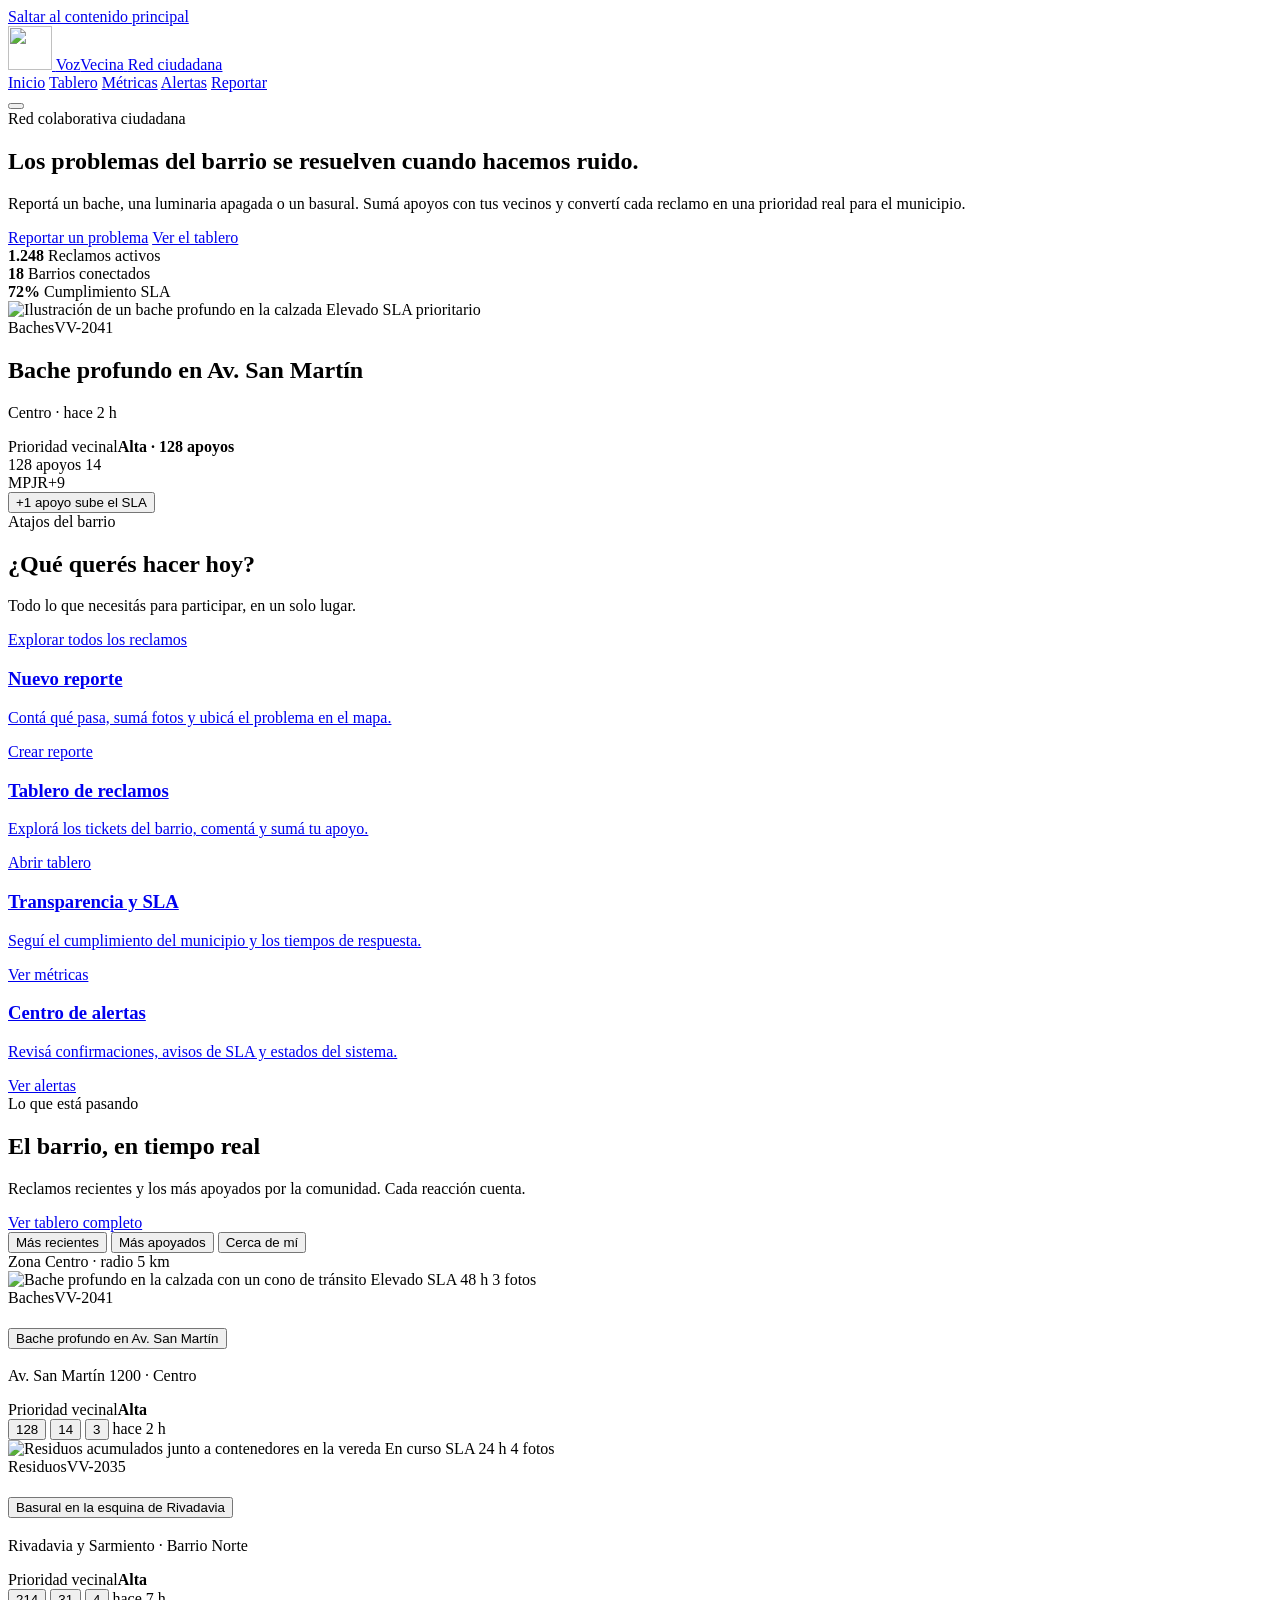
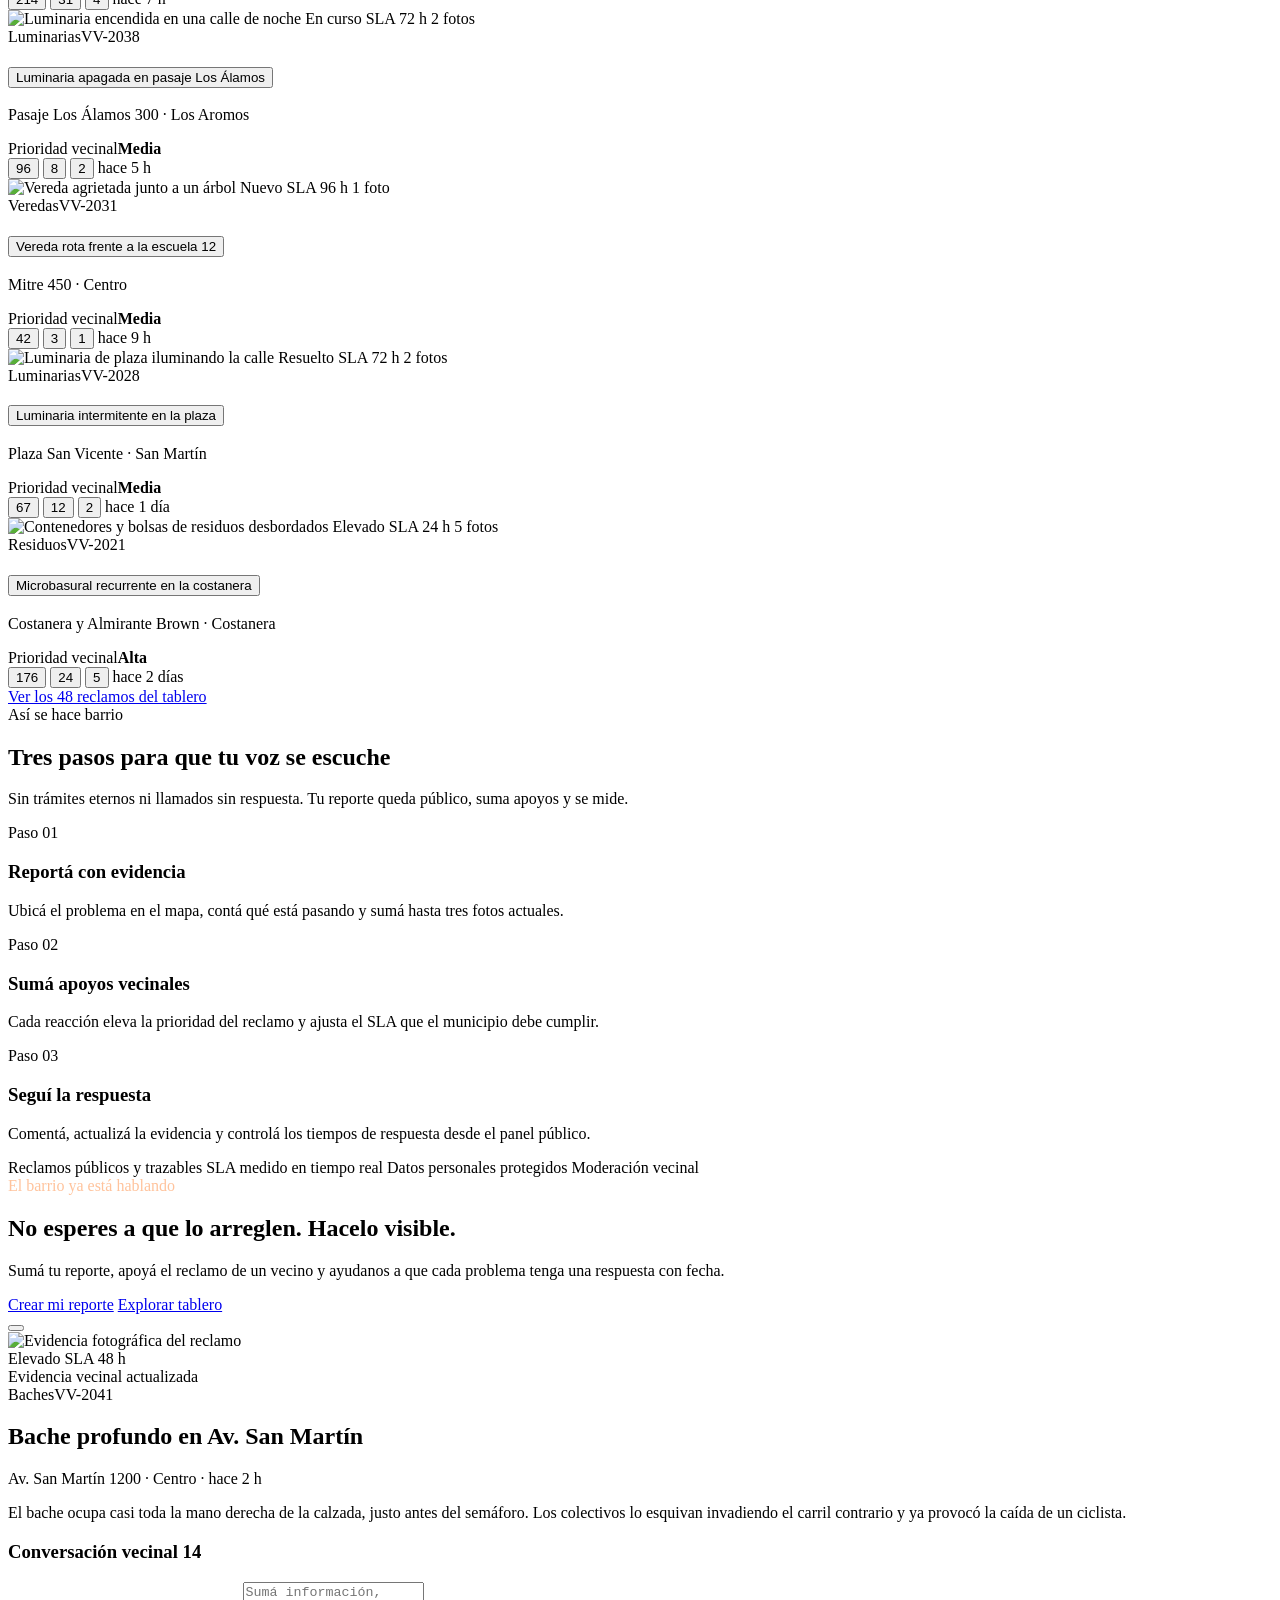
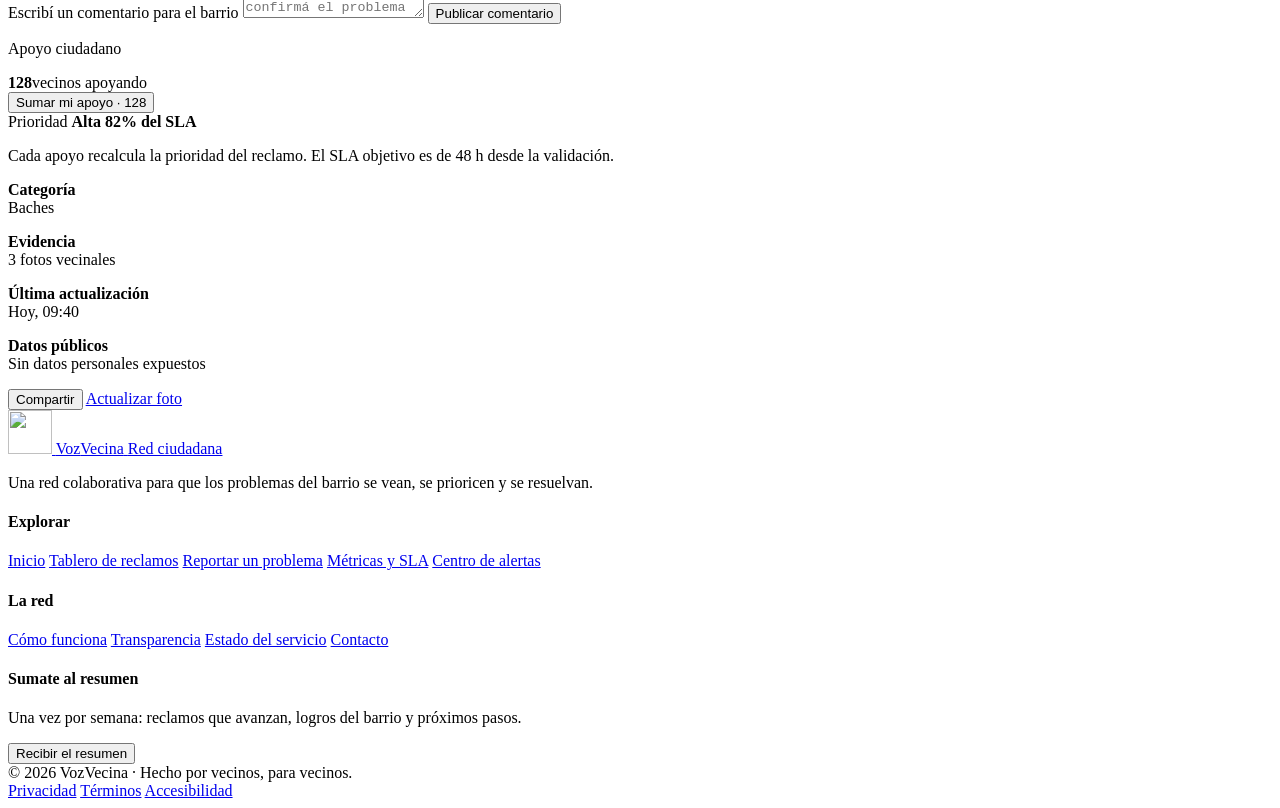
==== index.html @ a17a882c "Add files via upload Carga de Web App en repositorio." ====
<!DOCTYPE html>
<html lang="es">
<head>
  <meta charset="UTF-8">
  <meta name="viewport" content="width=device-width, initial-scale=1.0">
  <title>VozVecina · Red colaborativa ciudadana</title>
  <meta name="description" content="VozVecina es la red ciudadana para reportar, apoyar y seguir reclamos del barrio: baches, luminarias, residuos y veredas. Tu voz eleva la prioridad.">
  <meta name="theme-color" content="#254c3e">
  <link rel="icon" type="image/svg+xml" href="assets/logo.svg">
  <link rel="preconnect" href="https://fonts.googleapis.com">
  <link rel="preconnect" href="https://fonts.gstatic.com" crossorigin>
  <link href="https://fonts.googleapis.com/css2?family=DM+Sans:opsz,wght@9..40,400;9..40,500;9..40,600;9..40,700&family=Sora:wght@400;600;700;800&display=swap" rel="stylesheet">
  <link rel="stylesheet" href="css/w3.css">
  <link rel="stylesheet" href="css/fontawesome.min.css">
  <link rel="stylesheet" href="css/style.css">
  <script src="js/app.js" defer></script>
</head>
<body>
  <a class="skip-link" href="#main">Saltar al contenido principal</a>

  <header class="site-header">
    <div class="container nav-wrap">
      <a href="index.html" class="brand" aria-label="VozVecina, ir al inicio">
        <img src="assets/logo.svg" alt="" class="brand-mark" width="44" height="44">
        <span class="brand-copy">
          <span class="brand-name">Voz<span>Vecina</span></span>
          <span class="brand-tag">Red ciudadana</span>
        </span>
      </a>

      <nav class="main-nav" id="main-nav" aria-label="Navegación principal">
        <a href="index.html" aria-current="page">Inicio</a>
        <a href="tickets.html">Tablero</a>
        <a href="metricas.html">Métricas</a>
        <a href="alertas.html">Alertas</a>
        <a href="reportar.html" class="nav-cta"><i class="fa-solid fa-plus" aria-hidden="true"></i> Reportar</a>
      </nav>

      <button class="nav-toggle" type="button" aria-expanded="false" aria-controls="main-nav" aria-label="Abrir menú">
        <i class="fa-solid fa-bars" aria-hidden="true"></i>
      </button>
    </div>
  </header>

  <main id="main">
    <!-- Hero -->
    <section class="hero">
      <div class="container">
        <div class="hero-grid">
          <div>
            <span class="eyebrow"><span class="eyebrow-dot"></span> Red colaborativa ciudadana</span>
            <h1>Los problemas del barrio se resuelven cuando <span class="acento">hacemos ruido</span>.</h1>
            <p class="hero-lead">Reportá un bache, una luminaria apagada o un basural. Sumá apoyos con tus vecinos y convertí cada reclamo en una prioridad real para el municipio.</p>

            <div class="hero-actions">
              <a href="reportar.html" class="btn btn-orange btn-lg"><i class="fa-solid fa-camera-retro" aria-hidden="true"></i> Reportar un problema</a>
              <a href="tickets.html" class="btn btn-outline-light btn-lg"><i class="fa-solid fa-table-cells-large" aria-hidden="true"></i> Ver el tablero</a>
            </div>

            <div class="hero-stats">
              <div class="hero-stat">
                <strong>1.248</strong>
                <span>Reclamos activos</span>
              </div>
              <div class="hero-stat">
                <strong>18</strong>
                <span>Barrios conectados</span>
              </div>
              <div class="hero-stat">
                <strong>72%</strong>
                <span>Cumplimiento SLA</span>
              </div>
            </div>
          </div>

          <div class="hero-visual">
            <div class="w3-card-4 hero-card">
              <div class="hero-card-media">
                <img src="assets/bache.svg" alt="Ilustración de un bache profundo en la calzada" width="800" height="500">
                <span class="pill pill-elevado"><i class="fa-solid fa-fire" aria-hidden="true"></i> Elevado</span>
                <span class="sla-flag"><i class="fa-solid fa-bolt" aria-hidden="true"></i> SLA prioritario</span>
              </div>
              <div class="hero-card-body">
                <div class="ticket-eyebrow"><span>Baches</span><span>VV-2041</span></div>
                <h2>Bache profundo en Av. San Martín</h2>
                <p class="lugar"><i class="fa-solid fa-location-dot" aria-hidden="true"></i> Centro · hace 2 h</p>
                <div class="sla-meta"><span>Prioridad vecinal</span><strong>Alta · 128 apoyos</strong></div>
                <div class="w3-light-grey w3-round-xlarge sla-track" role="progressbar" aria-label="Prioridad del reclamo" aria-valuenow="82" aria-valuemin="0" aria-valuemax="100">
                  <div class="sla-fill fill-alta" style="--val:82%"></div>
                </div>
                <div class="hero-card-foot">
                  <i class="fa-solid fa-arrow-up" aria-hidden="true"></i> 128 apoyos
                  <i class="fa-regular fa-comments" aria-hidden="true"></i> 14
                  <div class="mini-avatars" aria-hidden="true"><span>MP</span><span>JR</span><span>+9</span></div>
                </div>
              </div>
            </div>
            <button type="button" class="floating-note" data-detail="VV-2041">
              <i class="fa-solid fa-arrow-up-right-dots" aria-hidden="true"></i> +1 apoyo sube el SLA
            </button>
          </div>
        </div>
      </div>
    </section>

    <!-- Accesos rápidos -->
    <section class="section-tight" aria-labelledby="accesos-titulo">
      <div class="container">
        <div class="section-head reveal">
          <div>
            <span class="kicker">Atajos del barrio</span>
            <h2 id="accesos-titulo">¿Qué querés hacer hoy?</h2>
            <p>Todo lo que necesitás para participar, en un solo lugar.</p>
          </div>
          <a href="tickets.html" class="link-arrow">Explorar todos los reclamos <i class="fa-solid fa-arrow-right" aria-hidden="true"></i></a>
        </div>

        <div class="quick-grid">
          <a href="reportar.html" class="quick-card reveal">
            <span class="quick-icon"><i class="fa-solid fa-plus" aria-hidden="true"></i></span>
            <h3>Nuevo reporte</h3>
            <p>Contá qué pasa, sumá fotos y ubicá el problema en el mapa.</p>
            <span class="quick-arrow">Crear reporte <i class="fa-solid fa-arrow-right" aria-hidden="true"></i></span>
          </a>
          <a href="tickets.html" class="quick-card reveal">
            <span class="quick-icon"><i class="fa-solid fa-table-cells-large" aria-hidden="true"></i></span>
            <h3>Tablero de reclamos</h3>
            <p>Explorá los tickets del barrio, comentá y sumá tu apoyo.</p>
            <span class="quick-arrow">Abrir tablero <i class="fa-solid fa-arrow-right" aria-hidden="true"></i></span>
          </a>
          <a href="metricas.html" class="quick-card reveal">
            <span class="quick-icon"><i class="fa-solid fa-chart-column" aria-hidden="true"></i></span>
            <h3>Transparencia y SLA</h3>
            <p>Seguí el cumplimiento del municipio y los tiempos de respuesta.</p>
            <span class="quick-arrow">Ver métricas <i class="fa-solid fa-arrow-right" aria-hidden="true"></i></span>
          </a>
          <a href="alertas.html" class="quick-card reveal">
            <span class="quick-icon"><i class="fa-solid fa-bell" aria-hidden="true"></i></span>
            <h3>Centro de alertas</h3>
            <p>Revisá confirmaciones, avisos de SLA y estados del sistema.</p>
            <span class="quick-arrow">Ver alertas <i class="fa-solid fa-arrow-right" aria-hidden="true"></i></span>
          </a>
        </div>
      </div>
    </section>

    <!-- Feed de tickets -->
    <section class="section" aria-labelledby="feed-titulo">
      <div class="container">
        <div class="section-head reveal">
          <div>
            <span class="kicker">Lo que está pasando</span>
            <h2 id="feed-titulo">El barrio, en tiempo real</h2>
            <p>Reclamos recientes y los más apoyados por la comunidad. Cada reacción cuenta.</p>
          </div>
          <a href="tickets.html" class="btn btn-outline btn-sm"><i class="fa-solid fa-arrow-right-arrow-left" aria-hidden="true"></i> Ver tablero completo</a>
        </div>

        <div class="feed-toolbar reveal">
          <div class="feed-tabs" role="tablist" aria-label="Ordenar reclamos del inicio">
            <button type="button" class="feed-tab" role="tab" aria-selected="true" data-sort="recientes">Más recientes</button>
            <button type="button" class="feed-tab" role="tab" aria-selected="false" data-sort="apoyados">Más apoyados</button>
            <button type="button" class="feed-tab" role="tab" aria-selected="false" data-sort="cerca">Cerca de mí</button>
          </div>
          <span class="results-count"><i class="fa-solid fa-location-crosshairs" aria-hidden="true"></i> Zona Centro · radio 5 km</span>
        </div>

        <div class="feed-grid" id="feedGrid">
          <!-- Ticket 1 -->
          <article class="ticket-card reveal" data-ticket="VV-2041" data-category="baches" data-status="elevado" data-votes="128" data-recency="2" data-priority="alta" data-near="true" data-title="Bache profundo en Av. San Martín" data-location="Centro">
            <div class="ticket-media">
              <img src="assets/bache.svg" alt="Bache profundo en la calzada con un cono de tránsito" loading="lazy" width="800" height="500">
              <span class="pill pill-elevado media-pill"><i class="fa-solid fa-fire" aria-hidden="true"></i> Elevado</span>
              <span class="sla-flag"><i class="fa-solid fa-bolt" aria-hidden="true"></i> SLA 48 h</span>
              <span class="photo-count"><i class="fa-solid fa-camera" aria-hidden="true"></i> 3 fotos</span>
            </div>
            <div class="ticket-body">
              <div class="ticket-eyebrow"><span>Baches</span><span>VV-2041</span></div>
              <h3><button type="button" class="ticket-link" data-detail="VV-2041">Bache profundo en Av. San Martín</button></h3>
              <p class="ticket-loc"><i class="fa-solid fa-location-dot" aria-hidden="true"></i> Av. San Martín 1200 · Centro</p>
              <div class="sla-meta"><span>Prioridad vecinal</span><strong>Alta</strong></div>
              <div class="w3-light-grey w3-round-xlarge sla-track" role="progressbar" aria-label="Prioridad del reclamo" aria-valuenow="82" aria-valuemin="0" aria-valuemax="100"><div class="sla-fill fill-alta" style="--val:82%"></div></div>
              <div class="ticket-footer">
                <button type="button" class="vote-btn" data-vote="VV-2041" data-votes="128" aria-pressed="false" aria-label="Apoyar el reclamo del bache en Av. San Martín">
                  <i class="fa-solid fa-arrow-up" aria-hidden="true"></i> <span data-vote-count>128</span>
                </button>
                <button type="button" class="meta-link" data-detail="VV-2041" aria-label="Ver los comentarios del reclamo"><i class="fa-regular fa-comments" aria-hidden="true"></i> 14</button>
                <button type="button" class="meta-link" data-detail="VV-2041" aria-label="Ver las fotos del reclamo"><i class="fa-regular fa-images" aria-hidden="true"></i> 3</button>
                <span class="ticket-time">hace 2 h</span>
              </div>
            </div>
          </article>

          <!-- Ticket 2 -->
          <article class="ticket-card reveal" data-ticket="VV-2035" data-category="residuos" data-status="curso" data-votes="214" data-recency="7" data-priority="alta" data-near="false" data-title="Basural en la esquina de Rivadavia" data-location="Barrio Norte">
            <div class="ticket-media">
              <img src="assets/basural.svg" alt="Residuos acumulados junto a contenedores en la vereda" loading="lazy" width="800" height="500">
              <span class="pill pill-curso media-pill"><i class="fa-solid fa-clock" aria-hidden="true"></i> En curso</span>
              <span class="sla-flag"><i class="fa-solid fa-bolt" aria-hidden="true"></i> SLA 24 h</span>
              <span class="photo-count"><i class="fa-solid fa-camera" aria-hidden="true"></i> 4 fotos</span>
            </div>
            <div class="ticket-body">
              <div class="ticket-eyebrow"><span>Residuos</span><span>VV-2035</span></div>
              <h3><button type="button" class="ticket-link" data-detail="VV-2035">Basural en la esquina de Rivadavia</button></h3>
              <p class="ticket-loc"><i class="fa-solid fa-location-dot" aria-hidden="true"></i> Rivadavia y Sarmiento · Barrio Norte</p>
              <div class="sla-meta"><span>Prioridad vecinal</span><strong>Alta</strong></div>
              <div class="w3-light-grey w3-round-xlarge sla-track" role="progressbar" aria-label="Prioridad del reclamo" aria-valuenow="93" aria-valuemin="0" aria-valuemax="100"><div class="sla-fill fill-alta" style="--val:93%"></div></div>
              <div class="ticket-footer">
                <button type="button" class="vote-btn" data-vote="VV-2035" data-votes="214" aria-pressed="false" aria-label="Apoyar el reclamo del basural en Rivadavia">
                  <i class="fa-solid fa-arrow-up" aria-hidden="true"></i> <span data-vote-count>214</span>
                </button>
                <button type="button" class="meta-link" data-detail="VV-2035" aria-label="Ver los comentarios del reclamo"><i class="fa-regular fa-comments" aria-hidden="true"></i> 31</button>
                <button type="button" class="meta-link" data-detail="VV-2035" aria-label="Ver las fotos del reclamo"><i class="fa-regular fa-images" aria-hidden="true"></i> 4</button>
                <span class="ticket-time">hace 7 h</span>
              </div>
            </div>
          </article>

          <!-- Ticket 3 -->
          <article class="ticket-card reveal" data-ticket="VV-2038" data-category="luminarias" data-status="curso" data-votes="96" data-recency="5" data-priority="media" data-near="false" data-title="Luminaria apagada en pasaje Los Álamos" data-location="Los Aromos">
            <div class="ticket-media">
              <img src="assets/luminaria.svg" alt="Luminaria encendida en una calle de noche" loading="lazy" width="800" height="500">
              <span class="pill pill-curso media-pill"><i class="fa-solid fa-clock" aria-hidden="true"></i> En curso</span>
              <span class="sla-flag"><i class="fa-solid fa-bolt" aria-hidden="true"></i> SLA 72 h</span>
              <span class="photo-count"><i class="fa-solid fa-camera" aria-hidden="true"></i> 2 fotos</span>
            </div>
            <div class="ticket-body">
              <div class="ticket-eyebrow"><span>Luminarias</span><span>VV-2038</span></div>
              <h3><button type="button" class="ticket-link" data-detail="VV-2038">Luminaria apagada en pasaje Los Álamos</button></h3>
              <p class="ticket-loc"><i class="fa-solid fa-location-dot" aria-hidden="true"></i> Pasaje Los Álamos 300 · Los Aromos</p>
              <div class="sla-meta"><span>Prioridad vecinal</span><strong>Media</strong></div>
              <div class="w3-light-grey w3-round-xlarge sla-track" role="progressbar" aria-label="Prioridad del reclamo" aria-valuenow="64" aria-valuemin="0" aria-valuemax="100"><div class="sla-fill fill-media" style="--val:64%"></div></div>
              <div class="ticket-footer">
                <button type="button" class="vote-btn" data-vote="VV-2038" data-votes="96" aria-pressed="false" aria-label="Apoyar el reclamo de la luminaria en Los Álamos">
                  <i class="fa-solid fa-arrow-up" aria-hidden="true"></i> <span data-vote-count>96</span>
                </button>
                <button type="button" class="meta-link" data-detail="VV-2038" aria-label="Ver los comentarios del reclamo"><i class="fa-regular fa-comments" aria-hidden="true"></i> 8</button>
                <button type="button" class="meta-link" data-detail="VV-2038" aria-label="Ver las fotos del reclamo"><i class="fa-regular fa-images" aria-hidden="true"></i> 2</button>
                <span class="ticket-time">hace 5 h</span>
              </div>
            </div>
          </article>

          <!-- Ticket 4 -->
          <article class="ticket-card reveal" data-ticket="VV-2031" data-category="veredas" data-status="nuevo" data-votes="42" data-recency="9" data-priority="media" data-near="true" data-title="Vereda rota frente a la escuela 12" data-location="Centro">
            <div class="ticket-media">
              <img src="assets/vereda.svg" alt="Vereda agrietada junto a un árbol" loading="lazy" width="800" height="500">
              <span class="pill pill-nuevo media-pill"><i class="fa-solid fa-sparkles" aria-hidden="true"></i> Nuevo</span>
              <span class="sla-flag"><i class="fa-solid fa-bolt" aria-hidden="true"></i> SLA 96 h</span>
              <span class="photo-count"><i class="fa-solid fa-camera" aria-hidden="true"></i> 1 foto</span>
            </div>
            <div class="ticket-body">
              <div class="ticket-eyebrow"><span>Veredas</span><span>VV-2031</span></div>
              <h3><button type="button" class="ticket-link" data-detail="VV-2031">Vereda rota frente a la escuela 12</button></h3>
              <p class="ticket-loc"><i class="fa-solid fa-location-dot" aria-hidden="true"></i> Mitre 450 · Centro</p>
              <div class="sla-meta"><span>Prioridad vecinal</span><strong>Media</strong></div>
              <div class="w3-light-grey w3-round-xlarge sla-track" role="progressbar" aria-label="Prioridad del reclamo" aria-valuenow="38" aria-valuemin="0" aria-valuemax="100"><div class="sla-fill fill-media" style="--val:38%"></div></div>
              <div class="ticket-footer">
                <button type="button" class="vote-btn" data-vote="VV-2031" data-votes="42" aria-pressed="false" aria-label="Apoyar el reclamo de la vereda en Mitre">
                  <i class="fa-solid fa-arrow-up" aria-hidden="true"></i> <span data-vote-count>42</span>
                </button>
                <button type="button" class="meta-link" data-detail="VV-2031" aria-label="Ver los comentarios del reclamo"><i class="fa-regular fa-comments" aria-hidden="true"></i> 3</button>
                <button type="button" class="meta-link" data-detail="VV-2031" aria-label="Ver las fotos del reclamo"><i class="fa-regular fa-images" aria-hidden="true"></i> 1</button>
                <span class="ticket-time">hace 9 h</span>
              </div>
            </div>
          </article>

          <!-- Ticket 5 -->
          <article class="ticket-card reveal" data-ticket="VV-2028" data-category="luminarias" data-status="resuelto" data-votes="67" data-recency="24" data-priority="media" data-near="true" data-title="Luminaria intermitente en la plaza" data-location="San Martín">
            <div class="ticket-media">
              <img src="assets/luminaria.svg" alt="Luminaria de plaza iluminando la calle" loading="lazy" width="800" height="500">
              <span class="pill pill-resuelto media-pill"><i class="fa-solid fa-circle-check" aria-hidden="true"></i> Resuelto</span>
              <span class="sla-flag"><i class="fa-solid fa-bolt" aria-hidden="true"></i> SLA 72 h</span>
              <span class="photo-count"><i class="fa-solid fa-camera" aria-hidden="true"></i> 2 fotos</span>
            </div>
            <div class="ticket-body">
              <div class="ticket-eyebrow"><span>Luminarias</span><span>VV-2028</span></div>
              <h3><button type="button" class="ticket-link" data-detail="VV-2028">Luminaria intermitente en la plaza</button></h3>
              <p class="ticket-loc"><i class="fa-solid fa-location-dot" aria-hidden="true"></i> Plaza San Vicente · San Martín</p>
              <div class="sla-meta"><span>Prioridad vecinal</span><strong>Media</strong></div>
              <div class="w3-light-grey w3-round-xlarge sla-track" role="progressbar" aria-label="Prioridad del reclamo" aria-valuenow="100" aria-valuemin="0" aria-valuemax="100"><div class="sla-fill" style="--val:100%"></div></div>
              <div class="ticket-footer">
                <button type="button" class="vote-btn" data-vote="VV-2028" data-votes="67" aria-pressed="false" aria-label="Apoyar el reclamo de la luminaria en la plaza">
                  <i class="fa-solid fa-arrow-up" aria-hidden="true"></i> <span data-vote-count>67</span>
                </button>
                <button type="button" class="meta-link" data-detail="VV-2028" aria-label="Ver los comentarios del reclamo"><i class="fa-regular fa-comments" aria-hidden="true"></i> 12</button>
                <button type="button" class="meta-link" data-detail="VV-2028" aria-label="Ver las fotos del reclamo"><i class="fa-regular fa-images" aria-hidden="true"></i> 2</button>
                <span class="ticket-time">hace 1 día</span>
              </div>
            </div>
          </article>

          <!-- Ticket 6 -->
          <article class="ticket-card reveal" data-ticket="VV-2021" data-category="residuos" data-status="elevado" data-votes="176" data-recency="48" data-priority="alta" data-near="false" data-title="Microbasural recurrente en la costanera" data-location="Costanera">
            <div class="ticket-media">
              <img src="assets/basural.svg" alt="Contenedores y bolsas de residuos desbordados" loading="lazy" width="800" height="500">
              <span class="pill pill-elevado media-pill"><i class="fa-solid fa-fire" aria-hidden="true"></i> Elevado</span>
              <span class="sla-flag"><i class="fa-solid fa-bolt" aria-hidden="true"></i> SLA 24 h</span>
              <span class="photo-count"><i class="fa-solid fa-camera" aria-hidden="true"></i> 5 fotos</span>
            </div>
            <div class="ticket-body">
              <div class="ticket-eyebrow"><span>Residuos</span><span>VV-2021</span></div>
              <h3><button type="button" class="ticket-link" data-detail="VV-2021">Microbasural recurrente en la costanera</button></h3>
              <p class="ticket-loc"><i class="fa-solid fa-location-dot" aria-hidden="true"></i> Costanera y Almirante Brown · Costanera</p>
              <div class="sla-meta"><span>Prioridad vecinal</span><strong>Alta</strong></div>
              <div class="w3-light-grey w3-round-xlarge sla-track" role="progressbar" aria-label="Prioridad del reclamo" aria-valuenow="88" aria-valuemin="0" aria-valuemax="100"><div class="sla-fill fill-alta" style="--val:88%"></div></div>
              <div class="ticket-footer">
                <button type="button" class="vote-btn" data-vote="VV-2021" data-votes="176" aria-pressed="false" aria-label="Apoyar el reclamo del microbasural en la costanera">
                  <i class="fa-solid fa-arrow-up" aria-hidden="true"></i> <span data-vote-count>176</span>
                </button>
                <button type="button" class="meta-link" data-detail="VV-2021" aria-label="Ver los comentarios del reclamo"><i class="fa-regular fa-comments" aria-hidden="true"></i> 24</button>
                <button type="button" class="meta-link" data-detail="VV-2021" aria-label="Ver las fotos del reclamo"><i class="fa-regular fa-images" aria-hidden="true"></i> 5</button>
                <span class="ticket-time">hace 2 días</span>
              </div>
            </div>
          </article>
        </div>

        <div class="load-more-wrap">
          <a href="tickets.html" class="btn btn-outline"><i class="fa-solid fa-table-cells-large" aria-hidden="true"></i> Ver los 48 reclamos del tablero</a>
        </div>
      </div>
    </section>

    <!-- Cómo funciona -->
    <section class="section" id="como-funciona" aria-labelledby="como-titulo">
      <div class="container">
        <div class="section-head reveal">
          <div>
            <span class="kicker">Así se hace barrio</span>
            <h2 id="como-titulo">Tres pasos para que tu voz se escuche</h2>
            <p>Sin trámites eternos ni llamados sin respuesta. Tu reporte queda público, suma apoyos y se mide.</p>
          </div>
        </div>

        <div class="steps-grid">
          <article class="step-card reveal" data-step="1">
            <span class="step-icon"><i class="fa-solid fa-camera-retro" aria-hidden="true"></i></span>
            <span class="step-num">Paso 01</span>
            <h3>Reportá con evidencia</h3>
            <p>Ubicá el problema en el mapa, contá qué está pasando y sumá hasta tres fotos actuales.</p>
          </article>
          <article class="step-card reveal" data-step="2">
            <span class="step-icon"><i class="fa-solid fa-arrow-up-right-dots" aria-hidden="true"></i></span>
            <span class="step-num">Paso 02</span>
            <h3>Sumá apoyos vecinales</h3>
            <p>Cada reacción eleva la prioridad del reclamo y ajusta el SLA que el municipio debe cumplir.</p>
          </article>
          <article class="step-card reveal" data-step="3">
            <span class="step-icon"><i class="fa-solid fa-chart-line" aria-hidden="true"></i></span>
            <span class="step-num">Paso 03</span>
            <h3>Seguí la respuesta</h3>
            <p>Comentá, actualizá la evidencia y controlá los tiempos de respuesta desde el panel público.</p>
          </article>
        </div>

        <div class="trust-strip reveal">
          <span><i class="fa-solid fa-circle-check" aria-hidden="true"></i> Reclamos públicos y trazables</span>
          <span><i class="fa-solid fa-circle-check" aria-hidden="true"></i> SLA medido en tiempo real</span>
          <span><i class="fa-solid fa-circle-check" aria-hidden="true"></i> Datos personales protegidos</span>
          <span><i class="fa-solid fa-circle-check" aria-hidden="true"></i> Moderación vecinal</span>
        </div>
      </div>
    </section>

    <!-- CTA -->
    <section class="section-tight" aria-label="Invitación a participar">
      <div class="container">
        <div class="cta-band reveal">
          <div>
            <span class="kicker" style="color:#ffc39c;">El barrio ya está hablando</span>
            <h2>No esperes a que lo arreglen. Hacelo visible.</h2>
            <p>Sumá tu reporte, apoyá el reclamo de un vecino y ayudanos a que cada problema tenga una respuesta con fecha.</p>
          </div>
          <div class="cta-band-actions">
            <a href="reportar.html" class="btn btn-orange"><i class="fa-solid fa-plus" aria-hidden="true"></i> Crear mi reporte</a>
            <a href="tickets.html" class="btn btn-outline-light"><i class="fa-solid fa-table-cells-large" aria-hidden="true"></i> Explorar tablero</a>
          </div>
        </div>
      </div>
    </section>
  </main>

  <!-- Modal de detalle de ticket -->
  <div id="ticketModal" class="w3-modal vv-modal-wrap" role="dialog" aria-modal="true" aria-labelledby="ticketModalTitle" aria-hidden="true">
    <div class="w3-modal-content vv-modal-content">
      <button type="button" class="modal-close" data-close aria-label="Cerrar detalle del reclamo"><i class="fa-solid fa-xmark" aria-hidden="true"></i></button>

      <div class="detail-media">
        <img id="detailImage" src="assets/bache.svg" alt="Evidencia fotográfica del reclamo" width="800" height="500">
        <div class="detail-media-badges">
          <span id="detailStatus" class="pill pill-elevado"><i class="fa-solid fa-fire" aria-hidden="true"></i> Elevado</span>
          <span class="sla-flag"><i class="fa-solid fa-bolt" aria-hidden="true"></i> <span id="detailSlaLabel">SLA 48 h</span></span>
        </div>
        <div class="detail-media-caption"><i class="fa-solid fa-camera" aria-hidden="true"></i> Evidencia vecinal actualizada</div>
      </div>

      <div class="detail-body">
        <div class="detail-main">
          <div class="ticket-eyebrow"><span id="detailCategory">Baches</span><span id="detailId">VV-2041</span></div>
          <h2 id="ticketModalTitle">Bache profundo en Av. San Martín</h2>
          <p class="detail-loc"><i class="fa-solid fa-location-dot" aria-hidden="true"></i> <span id="detailLocation">Av. San Martín 1200 · Centro</span> <span>·</span> <span id="detailTime">hace 2 h</span></p>
          <p id="detailDesc">El bache ocupa casi toda la mano derecha de la calzada, justo antes del semáforo. Los colectivos lo esquivan invadiendo el carril contrario y ya provocó la caída de un ciclista.</p>

          <div class="gallery" id="detailGallery" aria-label="Galería de fotos del reclamo"></div>

          <h3 class="detail-subtitle">Conversación vecinal <span class="count-badge" id="detailCommentCount">14</span></h3>
          <div class="comment-list" id="detailComments"></div>

          <form class="comment-form" id="commentForm">
            <label class="sr-only" for="commentInput">Escribí un comentario para el barrio</label>
            <textarea id="commentInput" maxlength="280" placeholder="Sumá información, confirmá el problema o contá tu experiencia…" required></textarea>
            <button type="submit" class="btn btn-green btn-sm"><i class="fa-regular fa-comment" aria-hidden="true"></i> Publicar comentario</button>
          </form>
        </div>

        <aside class="detail-side">
          <div class="sla-panel">
            <p class="mini-label">Apoyo ciudadano</p>
            <div class="sla-votes"><strong id="detailVotes">128</strong><span>vecinos apoyando</span></div>
            <button type="button" class="btn btn-orange btn-block" id="detailVoteBtn" data-vote="VV-2041">
              <i class="fa-solid fa-arrow-up" aria-hidden="true"></i> Sumar mi apoyo · <span data-vote-count>128</span>
            </button>
            <div class="sla-meta">
              <span>Prioridad <strong id="detailPriority">Alta</strong></span>
              <strong><span id="detailSlaPct">82%</span> del SLA</strong>
            </div>
            <div class="w3-light-grey w3-round-xlarge sla-track" role="progressbar" aria-label="Avance del SLA" aria-valuenow="82" aria-valuemin="0" aria-valuemax="100">
              <div class="sla-fill fill-alta" id="detailSlaFill" style="width:82%"></div>
            </div>
            <p class="micro">Cada apoyo recalcula la prioridad del reclamo. El SLA objetivo es de 48 h desde la validación.</p>
          </div>

          <div class="detail-meta-card">
            <p><i class="fa-solid fa-layer-group" aria-hidden="true"></i><span><strong>Categoría</strong><br><span id="detailMetaCategory">Baches</span></span></p>
            <p><i class="fa-regular fa-images" aria-hidden="true"></i><span><strong>Evidencia</strong><br><span id="detailMetaPhotos">3 fotos vecinales</span></span></p>
            <p><i class="fa-regular fa-clock" aria-hidden="true"></i><span><strong>Última actualización</strong><br>Hoy, 09:40</span></p>
            <p><i class="fa-solid fa-shield-halved" aria-hidden="true"></i><span><strong>Datos públicos</strong><br>Sin datos personales expuestos</span></p>
          </div>

          <div class="detail-share">
            <button type="button" class="btn btn-outline btn-sm" id="detailShare" data-share="VV-2041"><i class="fa-solid fa-share-nodes" aria-hidden="true"></i> Compartir</button>
            <a class="btn btn-green btn-sm" href="reportar.html"><i class="fa-solid fa-camera" aria-hidden="true"></i> Actualizar foto</a>
          </div>
        </aside>
      </div>
    </div>
  </div>

  <footer class="site-footer">
    <div class="container">
      <div class="footer-grid">
        <div class="footer-brand">
          <a href="index.html" class="brand" aria-label="VozVecina, ir al inicio">
            <img src="assets/logo.svg" alt="" class="brand-mark" width="44" height="44">
            <span class="brand-copy">
              <span class="brand-name">Voz<span>Vecina</span></span>
              <span class="brand-tag">Red ciudadana</span>
            </span>
          </a>
          <p>Una red colaborativa para que los problemas del barrio se vean, se prioricen y se resuelvan.</p>
          <div class="footer-social">
            <a href="https://instagram.com" target="_blank" rel="noopener" aria-label="VozVecina en Instagram"><i class="fa-brands fa-instagram" aria-hidden="true"></i></a>
            <a href="https://facebook.com" target="_blank" rel="noopener" aria-label="VozVecina en Facebook"><i class="fa-brands fa-facebook-f" aria-hidden="true"></i></a>
            <a href="https://x.com" target="_blank" rel="noopener" aria-label="VozVecina en X"><i class="fa-brands fa-x-twitter" aria-hidden="true"></i></a>
            <a href="mailto:hola@vozvecina.org" aria-label="Escribir a VozVecina"><i class="fa-solid fa-envelope" aria-hidden="true"></i></a>
          </div>
        </div>

        <div class="footer-col">
          <h4>Explorar</h4>
          <div class="footer-links">
            <a href="index.html">Inicio</a>
            <a href="tickets.html">Tablero de reclamos</a>
            <a href="reportar.html">Reportar un problema</a>
            <a href="metricas.html">Métricas y SLA</a>
            <a href="alertas.html">Centro de alertas</a>
          </div>
        </div>

        <div class="footer-col">
          <h4>La red</h4>
          <div class="footer-links">
            <a href="index.html#como-funciona">Cómo funciona</a>
            <a href="metricas.html">Transparencia</a>
            <a href="alertas.html">Estado del servicio</a>
            <a href="mailto:hola@vozvecina.org">Contacto</a>
          </div>
        </div>

        <div class="footer-col">
          <h4>Sumate al resumen</h4>
          <div class="footer-mini">
            <p>Una vez por semana: reclamos que avanzan, logros del barrio y próximos pasos.</p>
            <button type="button" class="btn btn-orange btn-sm" data-demo-toast data-title="Suscripción simulada" data-message="En el prototipo no se envían correos reales."><i class="fa-regular fa-paper-plane" aria-hidden="true"></i> Recibir el resumen</button>
          </div>
        </div>
      </div>

      <div class="footer-bottom">
        <span>© <span data-year>2026</span> VozVecina · Hecho por vecinos, para vecinos.</span>
        <div class="footer-bottom-links">
          <a href="alertas.html">Privacidad</a>
          <a href="alertas.html">Términos</a>
          <a href="alertas.html">Accesibilidad</a>
        </div>
      </div>
    </div>
  </footer>

  <div id="toastStack" class="toast-stack" aria-live="polite" aria-atomic="false"></div>
</body>
</html>
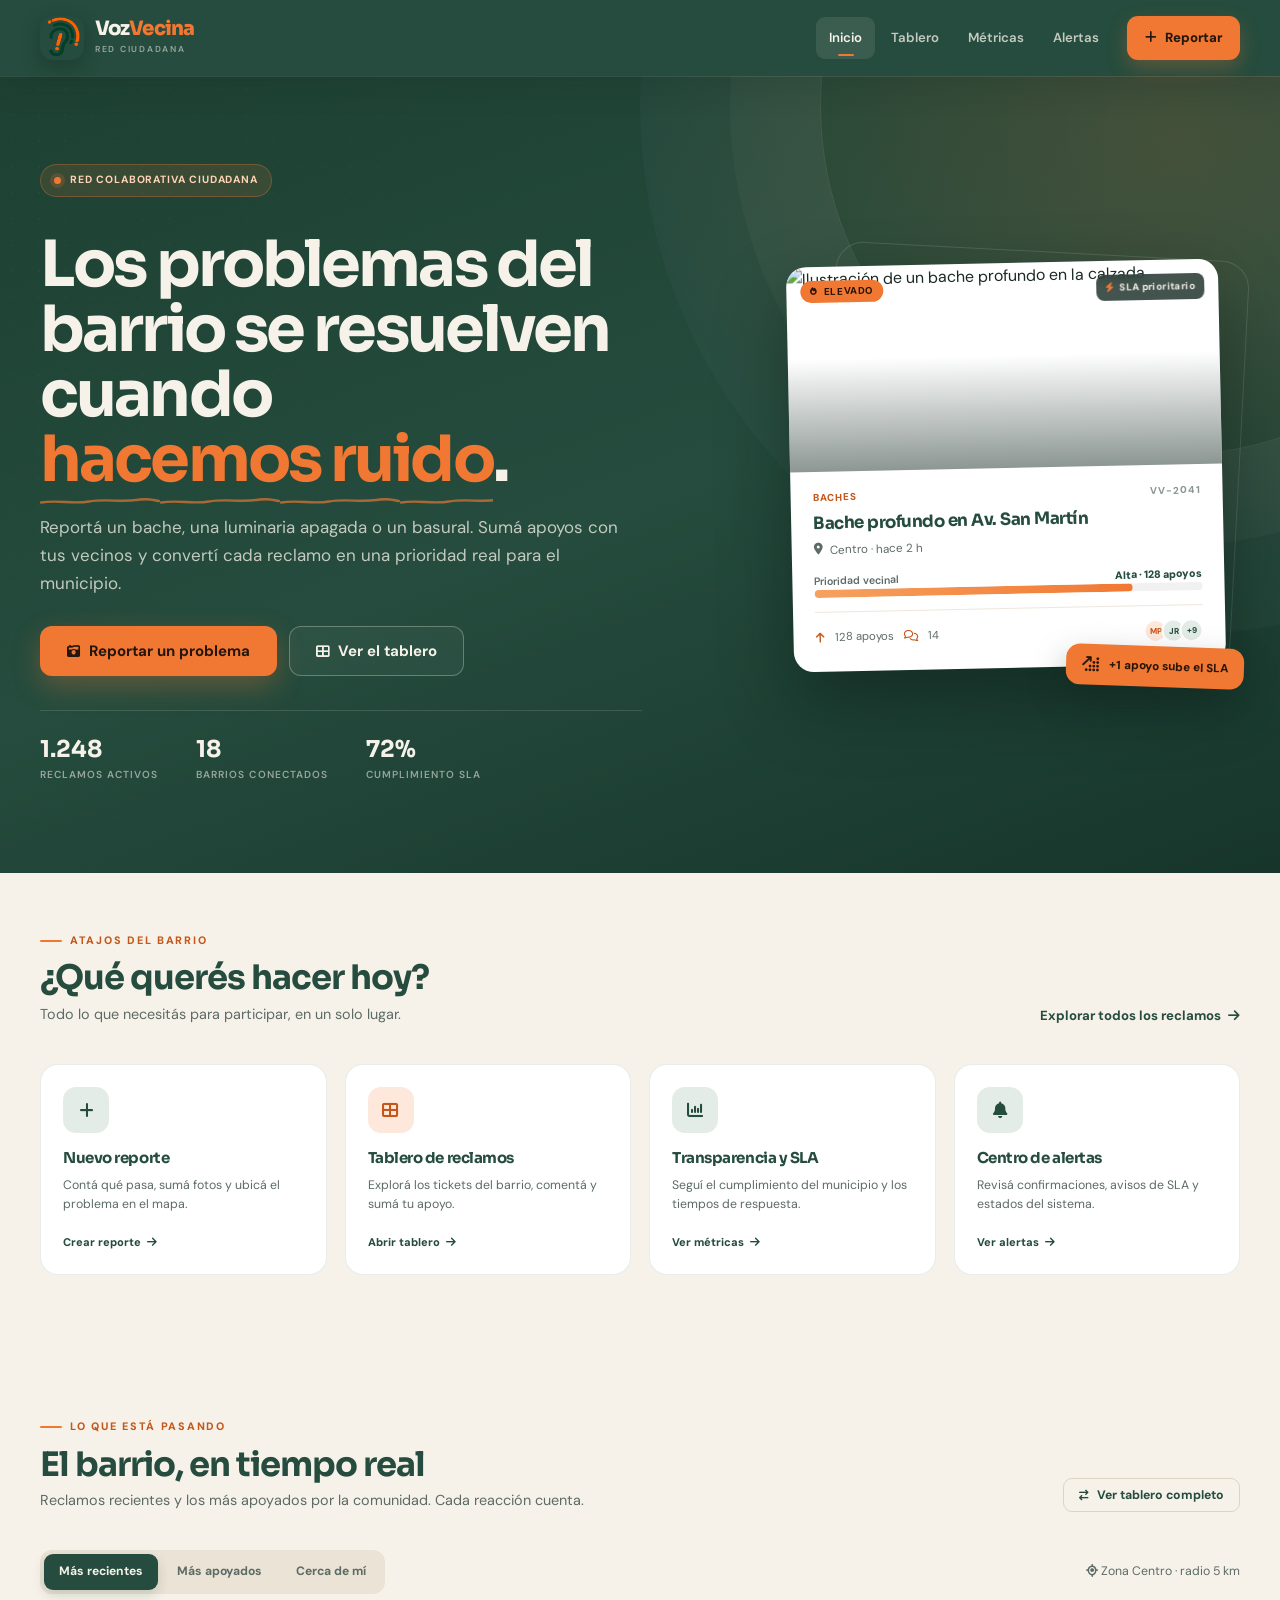
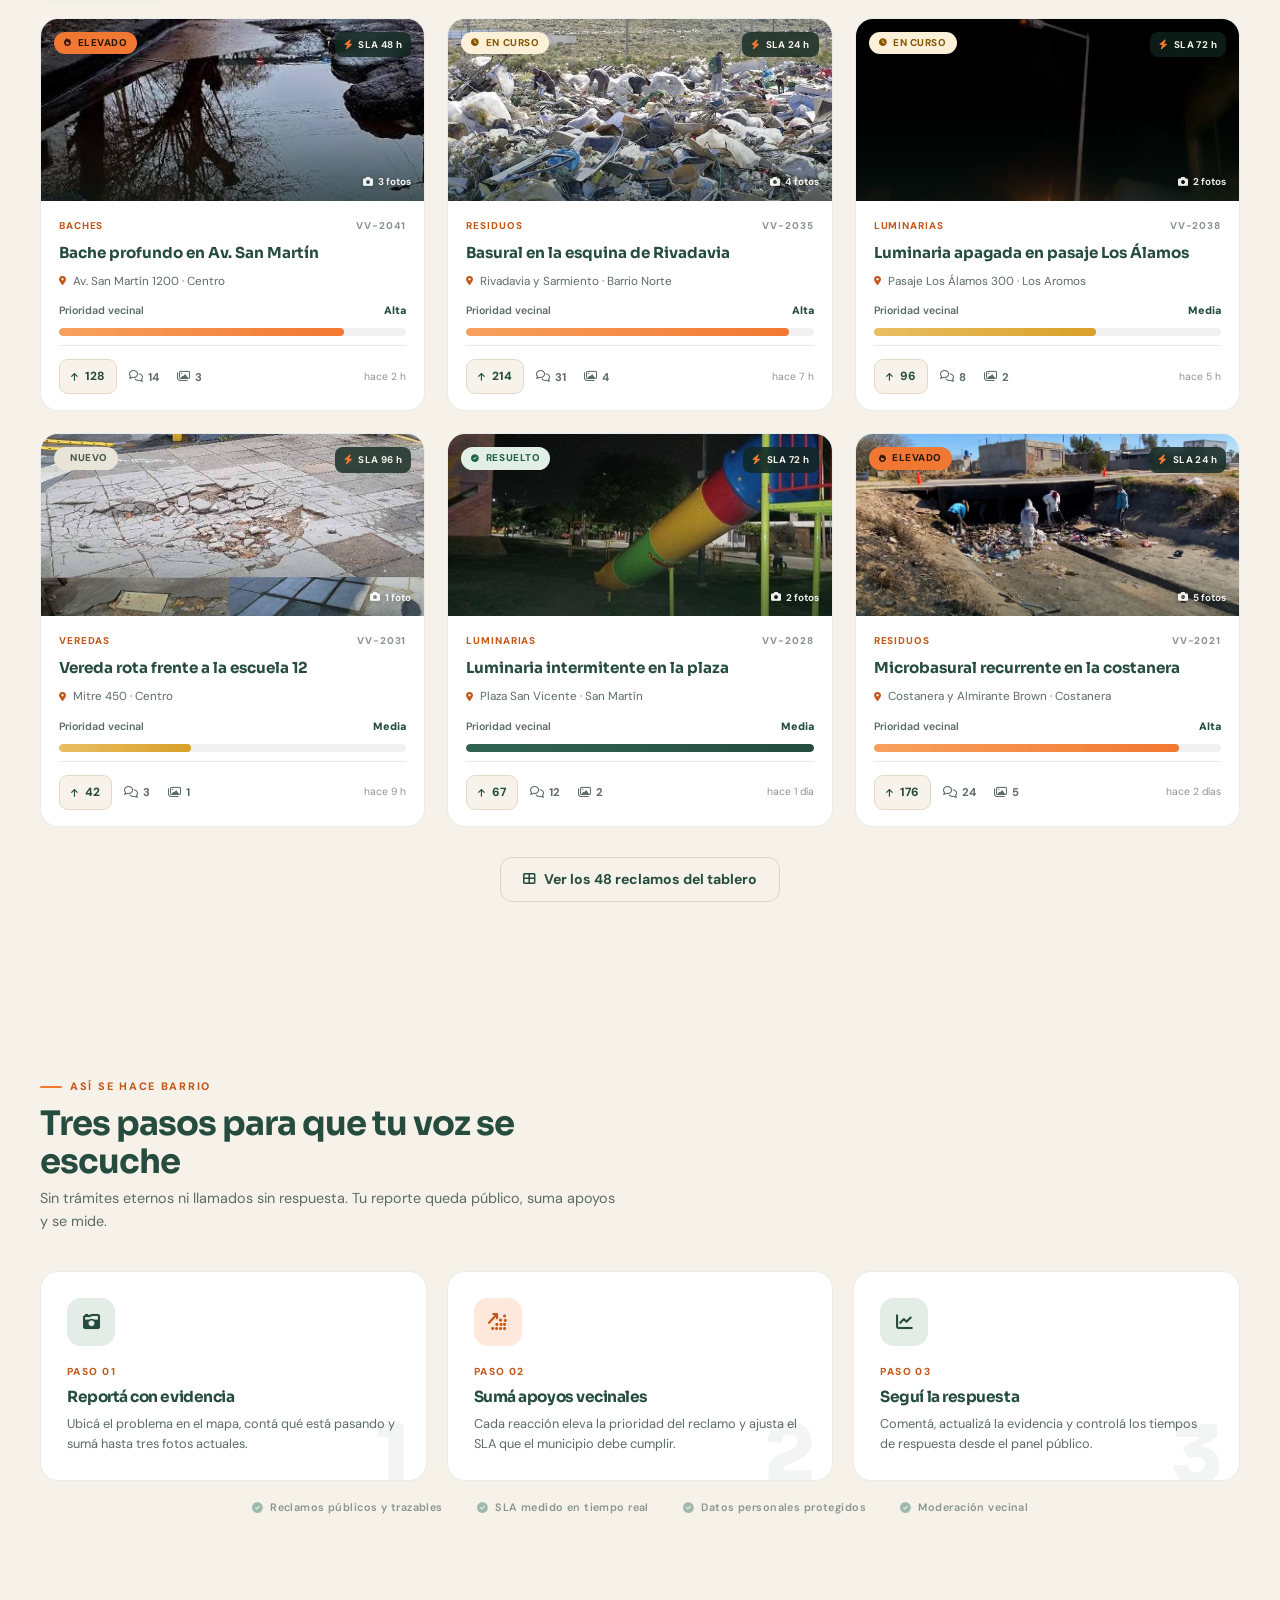
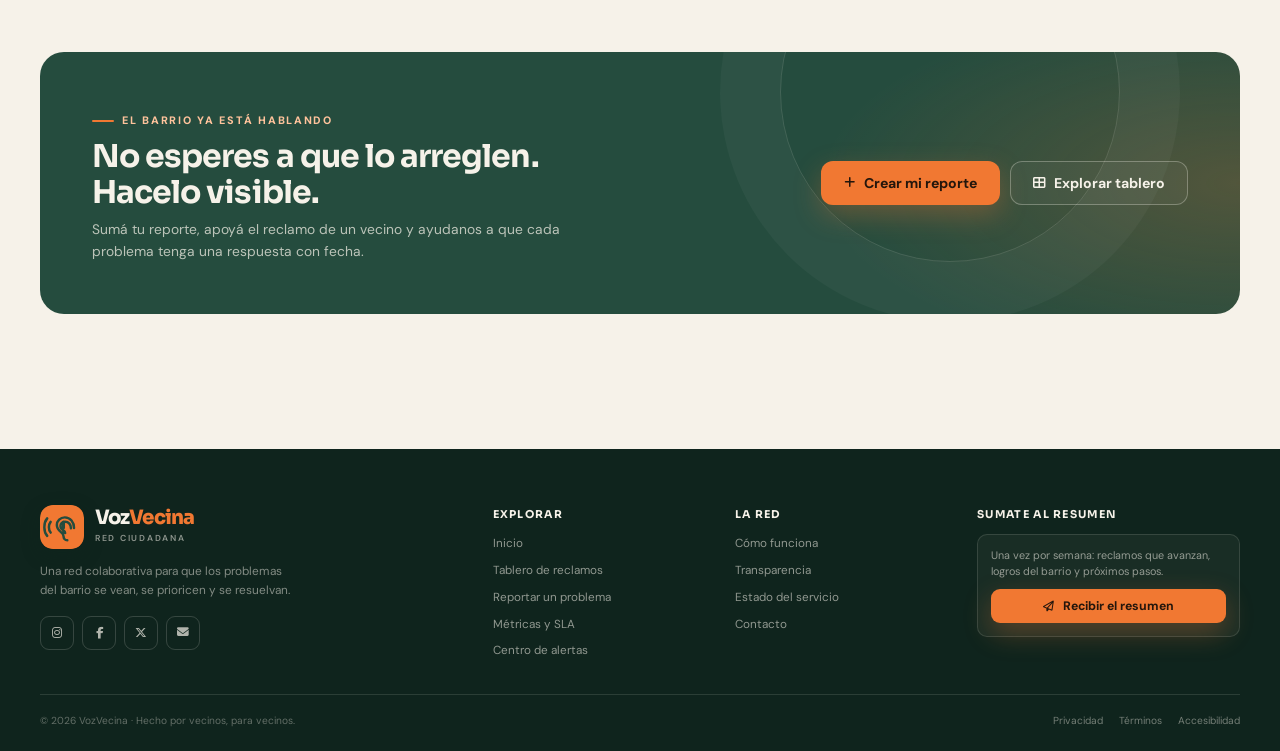
==== commit 85b21363: "Cambio de imagenes" ====
--- a/index.html
+++ b/index.html
@@ -1,27 +1,32 @@
 <!DOCTYPE html>
 <html lang="es">
+
 <head>
   <meta charset="UTF-8">
   <meta name="viewport" content="width=device-width, initial-scale=1.0">
   <title>VozVecina · Red colaborativa ciudadana</title>
-  <meta name="description" content="VozVecina es la red ciudadana para reportar, apoyar y seguir reclamos del barrio: baches, luminarias, residuos y veredas. Tu voz eleva la prioridad.">
+  <meta name="description"
+    content="VozVecina es la red ciudadana para reportar, apoyar y seguir reclamos del barrio: baches, luminarias, residuos y veredas. Tu voz eleva la prioridad.">
   <meta name="theme-color" content="#254c3e">
-  <link rel="icon" type="image/svg+xml" href="assets/logo.svg">
+  <link rel="icon" type="image/svg+xm" href="assets/logo.png">
   <link rel="preconnect" href="https://fonts.googleapis.com">
   <link rel="preconnect" href="https://fonts.gstatic.com" crossorigin>
-  <link href="https://fonts.googleapis.com/css2?family=DM+Sans:opsz,wght@9..40,400;9..40,500;9..40,600;9..40,700&family=Sora:wght@400;600;700;800&display=swap" rel="stylesheet">
+  <link
+    href="https://fonts.googleapis.com/css2?family=DM+Sans:opsz,wght@9..40,400;9..40,500;9..40,600;9..40,700&family=Sora:wght@400;600;700;800&display=swap"
+    rel="stylesheet">
   <link rel="stylesheet" href="css/w3.css">
   <link rel="stylesheet" href="css/fontawesome.min.css">
   <link rel="stylesheet" href="css/style.css">
   <script src="js/app.js" defer></script>
 </head>
+
 <body>
   <a class="skip-link" href="#main">Saltar al contenido principal</a>
 
   <header class="site-header">
     <div class="container nav-wrap">
       <a href="index.html" class="brand" aria-label="VozVecina, ir al inicio">
-        <img src="assets/logo.svg" alt="" class="brand-mark" width="44" height="44">
+        <img src="assets/logo.png" alt="" class="brand-mark" width="44" height="44">
         <span class="brand-copy">
           <span class="brand-name">Voz<span>Vecina</span></span>
           <span class="brand-tag">Red ciudadana</span>
@@ -50,11 +55,14 @@
           <div>
             <span class="eyebrow"><span class="eyebrow-dot"></span> Red colaborativa ciudadana</span>
             <h1>Los problemas del barrio se resuelven cuando <span class="acento">hacemos ruido</span>.</h1>
-            <p class="hero-lead">Reportá un bache, una luminaria apagada o un basural. Sumá apoyos con tus vecinos y convertí cada reclamo en una prioridad real para el municipio.</p>
+            <p class="hero-lead">Reportá un bache, una luminaria apagada o un basural. Sumá apoyos con tus vecinos y
+              convertí cada reclamo en una prioridad real para el municipio.</p>
 
             <div class="hero-actions">
-              <a href="reportar.html" class="btn btn-orange btn-lg"><i class="fa-solid fa-camera-retro" aria-hidden="true"></i> Reportar un problema</a>
-              <a href="tickets.html" class="btn btn-outline-light btn-lg"><i class="fa-solid fa-table-cells-large" aria-hidden="true"></i> Ver el tablero</a>
+              <a href="reportar.html" class="btn btn-orange btn-lg"><i class="fa-solid fa-camera-retro"
+                  aria-hidden="true"></i> Reportar un problema</a>
+              <a href="tickets.html" class="btn btn-outline-light btn-lg"><i class="fa-solid fa-table-cells-large"
+                  aria-hidden="true"></i> Ver el tablero</a>
             </div>
 
             <div class="hero-stats">
@@ -76,7 +84,8 @@
           <div class="hero-visual">
             <div class="w3-card-4 hero-card">
               <div class="hero-card-media">
-                <img src="assets/bache.svg" alt="Ilustración de un bache profundo en la calzada" width="800" height="500">
+                <img src="assets/bache.svg" alt="Ilustración de un bache profundo en la calzada" width="800"
+                  height="500">
                 <span class="pill pill-elevado"><i class="fa-solid fa-fire" aria-hidden="true"></i> Elevado</span>
                 <span class="sla-flag"><i class="fa-solid fa-bolt" aria-hidden="true"></i> SLA prioritario</span>
               </div>
@@ -85,7 +94,8 @@
                 <h2>Bache profundo en Av. San Martín</h2>
                 <p class="lugar"><i class="fa-solid fa-location-dot" aria-hidden="true"></i> Centro · hace 2 h</p>
                 <div class="sla-meta"><span>Prioridad vecinal</span><strong>Alta · 128 apoyos</strong></div>
-                <div class="w3-light-grey w3-round-xlarge sla-track" role="progressbar" aria-label="Prioridad del reclamo" aria-valuenow="82" aria-valuemin="0" aria-valuemax="100">
+                <div class="w3-light-grey w3-round-xlarge sla-track" role="progressbar"
+                  aria-label="Prioridad del reclamo" aria-valuenow="82" aria-valuemin="0" aria-valuemax="100">
                   <div class="sla-fill fill-alta" style="--val:82%"></div>
                 </div>
                 <div class="hero-card-foot">
@@ -112,7 +122,8 @@
             <h2 id="accesos-titulo">¿Qué querés hacer hoy?</h2>
             <p>Todo lo que necesitás para participar, en un solo lugar.</p>
           </div>
-          <a href="tickets.html" class="link-arrow">Explorar todos los reclamos <i class="fa-solid fa-arrow-right" aria-hidden="true"></i></a>
+          <a href="tickets.html" class="link-arrow">Explorar todos los reclamos <i class="fa-solid fa-arrow-right"
+              aria-hidden="true"></i></a>
         </div>
 
         <div class="quick-grid">
@@ -153,164 +164,246 @@
             <h2 id="feed-titulo">El barrio, en tiempo real</h2>
             <p>Reclamos recientes y los más apoyados por la comunidad. Cada reacción cuenta.</p>
           </div>
-          <a href="tickets.html" class="btn btn-outline btn-sm"><i class="fa-solid fa-arrow-right-arrow-left" aria-hidden="true"></i> Ver tablero completo</a>
+          <a href="tickets.html" class="btn btn-outline btn-sm"><i class="fa-solid fa-arrow-right-arrow-left"
+              aria-hidden="true"></i> Ver tablero completo</a>
         </div>
 
         <div class="feed-toolbar reveal">
           <div class="feed-tabs" role="tablist" aria-label="Ordenar reclamos del inicio">
-            <button type="button" class="feed-tab" role="tab" aria-selected="true" data-sort="recientes">Más recientes</button>
-            <button type="button" class="feed-tab" role="tab" aria-selected="false" data-sort="apoyados">Más apoyados</button>
-            <button type="button" class="feed-tab" role="tab" aria-selected="false" data-sort="cerca">Cerca de mí</button>
-          </div>
-          <span class="results-count"><i class="fa-solid fa-location-crosshairs" aria-hidden="true"></i> Zona Centro · radio 5 km</span>
+            <button type="button" class="feed-tab" role="tab" aria-selected="true" data-sort="recientes">Más
+              recientes</button>
+            <button type="button" class="feed-tab" role="tab" aria-selected="false" data-sort="apoyados">Más
+              apoyados</button>
+            <button type="button" class="feed-tab" role="tab" aria-selected="false" data-sort="cerca">Cerca de
+              mí</button>
+          </div>
+          <span class="results-count"><i class="fa-solid fa-location-crosshairs" aria-hidden="true"></i> Zona Centro ·
+            radio 5 km</span>
         </div>
 
         <div class="feed-grid" id="feedGrid">
           <!-- Ticket 1 -->
-          <article class="ticket-card reveal" data-ticket="VV-2041" data-category="baches" data-status="elevado" data-votes="128" data-recency="2" data-priority="alta" data-near="true" data-title="Bache profundo en Av. San Martín" data-location="Centro">
+          <article class="ticket-card reveal" data-ticket="VV-2041" data-category="baches" data-status="elevado"
+            data-votes="128" data-recency="2" data-priority="alta" data-near="true"
+            data-title="Bache profundo en Av. San Martín" data-location="Centro">
             <div class="ticket-media">
-              <img src="assets/bache.svg" alt="Bache profundo en la calzada con un cono de tránsito" loading="lazy" width="800" height="500">
-              <span class="pill pill-elevado media-pill"><i class="fa-solid fa-fire" aria-hidden="true"></i> Elevado</span>
+              <img src="assets/bache.jpg" alt="Bache profundo en la calzada con un cono de tránsito" loading="lazy"
+                width="800" height="500">
+              <span class="pill pill-elevado media-pill"><i class="fa-solid fa-fire" aria-hidden="true"></i>
+                Elevado</span>
               <span class="sla-flag"><i class="fa-solid fa-bolt" aria-hidden="true"></i> SLA 48 h</span>
               <span class="photo-count"><i class="fa-solid fa-camera" aria-hidden="true"></i> 3 fotos</span>
             </div>
             <div class="ticket-body">
               <div class="ticket-eyebrow"><span>Baches</span><span>VV-2041</span></div>
-              <h3><button type="button" class="ticket-link" data-detail="VV-2041">Bache profundo en Av. San Martín</button></h3>
-              <p class="ticket-loc"><i class="fa-solid fa-location-dot" aria-hidden="true"></i> Av. San Martín 1200 · Centro</p>
+              <h3><button type="button" class="ticket-link" data-detail="VV-2041">Bache profundo en Av. San
+                  Martín</button></h3>
+              <p class="ticket-loc"><i class="fa-solid fa-location-dot" aria-hidden="true"></i> Av. San Martín 1200 ·
+                Centro</p>
               <div class="sla-meta"><span>Prioridad vecinal</span><strong>Alta</strong></div>
-              <div class="w3-light-grey w3-round-xlarge sla-track" role="progressbar" aria-label="Prioridad del reclamo" aria-valuenow="82" aria-valuemin="0" aria-valuemax="100"><div class="sla-fill fill-alta" style="--val:82%"></div></div>
+              <div class="w3-light-grey w3-round-xlarge sla-track" role="progressbar" aria-label="Prioridad del reclamo"
+                aria-valuenow="82" aria-valuemin="0" aria-valuemax="100">
+                <div class="sla-fill fill-alta" style="--val:82%"></div>
+              </div>
               <div class="ticket-footer">
-                <button type="button" class="vote-btn" data-vote="VV-2041" data-votes="128" aria-pressed="false" aria-label="Apoyar el reclamo del bache en Av. San Martín">
+                <button type="button" class="vote-btn" data-vote="VV-2041" data-votes="128" aria-pressed="false"
+                  aria-label="Apoyar el reclamo del bache en Av. San Martín">
                   <i class="fa-solid fa-arrow-up" aria-hidden="true"></i> <span data-vote-count>128</span>
                 </button>
-                <button type="button" class="meta-link" data-detail="VV-2041" aria-label="Ver los comentarios del reclamo"><i class="fa-regular fa-comments" aria-hidden="true"></i> 14</button>
-                <button type="button" class="meta-link" data-detail="VV-2041" aria-label="Ver las fotos del reclamo"><i class="fa-regular fa-images" aria-hidden="true"></i> 3</button>
+                <button type="button" class="meta-link" data-detail="VV-2041"
+                  aria-label="Ver los comentarios del reclamo"><i class="fa-regular fa-comments" aria-hidden="true"></i>
+                  14</button>
+                <button type="button" class="meta-link" data-detail="VV-2041" aria-label="Ver las fotos del reclamo"><i
+                    class="fa-regular fa-images" aria-hidden="true"></i> 3</button>
                 <span class="ticket-time">hace 2 h</span>
               </div>
             </div>
           </article>
 
           <!-- Ticket 2 -->
-          <article class="ticket-card reveal" data-ticket="VV-2035" data-category="residuos" data-status="curso" data-votes="214" data-recency="7" data-priority="alta" data-near="false" data-title="Basural en la esquina de Rivadavia" data-location="Barrio Norte">
+          <article class="ticket-card reveal" data-ticket="VV-2035" data-category="residuos" data-status="curso"
+            data-votes="214" data-recency="7" data-priority="alta" data-near="false"
+            data-title="Basural en la esquina de Rivadavia" data-location="Barrio Norte">
             <div class="ticket-media">
-              <img src="assets/basural.svg" alt="Residuos acumulados junto a contenedores en la vereda" loading="lazy" width="800" height="500">
-              <span class="pill pill-curso media-pill"><i class="fa-solid fa-clock" aria-hidden="true"></i> En curso</span>
+              <img src="assets/basural.jfif" alt="Residuos acumulados junto a contenedores en la vereda" loading="lazy"
+                width="800" height="500">
+              <span class="pill pill-curso media-pill"><i class="fa-solid fa-clock" aria-hidden="true"></i> En
+                curso</span>
               <span class="sla-flag"><i class="fa-solid fa-bolt" aria-hidden="true"></i> SLA 24 h</span>
               <span class="photo-count"><i class="fa-solid fa-camera" aria-hidden="true"></i> 4 fotos</span>
             </div>
             <div class="ticket-body">
               <div class="ticket-eyebrow"><span>Residuos</span><span>VV-2035</span></div>
-              <h3><button type="button" class="ticket-link" data-detail="VV-2035">Basural en la esquina de Rivadavia</button></h3>
-              <p class="ticket-loc"><i class="fa-solid fa-location-dot" aria-hidden="true"></i> Rivadavia y Sarmiento · Barrio Norte</p>
+              <h3><button type="button" class="ticket-link" data-detail="VV-2035">Basural en la esquina de
+                  Rivadavia</button></h3>
+              <p class="ticket-loc"><i class="fa-solid fa-location-dot" aria-hidden="true"></i> Rivadavia y Sarmiento ·
+                Barrio Norte</p>
               <div class="sla-meta"><span>Prioridad vecinal</span><strong>Alta</strong></div>
-              <div class="w3-light-grey w3-round-xlarge sla-track" role="progressbar" aria-label="Prioridad del reclamo" aria-valuenow="93" aria-valuemin="0" aria-valuemax="100"><div class="sla-fill fill-alta" style="--val:93%"></div></div>
+              <div class="w3-light-grey w3-round-xlarge sla-track" role="progressbar" aria-label="Prioridad del reclamo"
+                aria-valuenow="93" aria-valuemin="0" aria-valuemax="100">
+                <div class="sla-fill fill-alta" style="--val:93%"></div>
+              </div>
               <div class="ticket-footer">
-                <button type="button" class="vote-btn" data-vote="VV-2035" data-votes="214" aria-pressed="false" aria-label="Apoyar el reclamo del basural en Rivadavia">
+                <button type="button" class="vote-btn" data-vote="VV-2035" data-votes="214" aria-pressed="false"
+                  aria-label="Apoyar el reclamo del basural en Rivadavia">
                   <i class="fa-solid fa-arrow-up" aria-hidden="true"></i> <span data-vote-count>214</span>
                 </button>
-                <button type="button" class="meta-link" data-detail="VV-2035" aria-label="Ver los comentarios del reclamo"><i class="fa-regular fa-comments" aria-hidden="true"></i> 31</button>
-                <button type="button" class="meta-link" data-detail="VV-2035" aria-label="Ver las fotos del reclamo"><i class="fa-regular fa-images" aria-hidden="true"></i> 4</button>
+                <button type="button" class="meta-link" data-detail="VV-2035"
+                  aria-label="Ver los comentarios del reclamo"><i class="fa-regular fa-comments" aria-hidden="true"></i>
+                  31</button>
+                <button type="button" class="meta-link" data-detail="VV-2035" aria-label="Ver las fotos del reclamo"><i
+                    class="fa-regular fa-images" aria-hidden="true"></i> 4</button>
                 <span class="ticket-time">hace 7 h</span>
               </div>
             </div>
           </article>
 
           <!-- Ticket 3 -->
-          <article class="ticket-card reveal" data-ticket="VV-2038" data-category="luminarias" data-status="curso" data-votes="96" data-recency="5" data-priority="media" data-near="false" data-title="Luminaria apagada en pasaje Los Álamos" data-location="Los Aromos">
+          <article class="ticket-card reveal" data-ticket="VV-2038" data-category="luminarias" data-status="curso"
+            data-votes="96" data-recency="5" data-priority="media" data-near="false"
+            data-title="Luminaria apagada en pasaje Los Álamos" data-location="Los Aromos">
             <div class="ticket-media">
-              <img src="assets/luminaria.svg" alt="Luminaria encendida en una calle de noche" loading="lazy" width="800" height="500">
-              <span class="pill pill-curso media-pill"><i class="fa-solid fa-clock" aria-hidden="true"></i> En curso</span>
+              <img src="assets/apagon.jfif" alt="Luminaria encendida en una calle de noche" loading="lazy" width="800"
+                height="500">
+              <span class="pill pill-curso media-pill"><i class="fa-solid fa-clock" aria-hidden="true"></i> En
+                curso</span>
               <span class="sla-flag"><i class="fa-solid fa-bolt" aria-hidden="true"></i> SLA 72 h</span>
               <span class="photo-count"><i class="fa-solid fa-camera" aria-hidden="true"></i> 2 fotos</span>
             </div>
             <div class="ticket-body">
               <div class="ticket-eyebrow"><span>Luminarias</span><span>VV-2038</span></div>
-              <h3><button type="button" class="ticket-link" data-detail="VV-2038">Luminaria apagada en pasaje Los Álamos</button></h3>
-              <p class="ticket-loc"><i class="fa-solid fa-location-dot" aria-hidden="true"></i> Pasaje Los Álamos 300 · Los Aromos</p>
+              <h3><button type="button" class="ticket-link" data-detail="VV-2038">Luminaria apagada en pasaje Los
+                  Álamos</button></h3>
+              <p class="ticket-loc"><i class="fa-solid fa-location-dot" aria-hidden="true"></i> Pasaje Los Álamos 300 ·
+                Los Aromos</p>
               <div class="sla-meta"><span>Prioridad vecinal</span><strong>Media</strong></div>
-              <div class="w3-light-grey w3-round-xlarge sla-track" role="progressbar" aria-label="Prioridad del reclamo" aria-valuenow="64" aria-valuemin="0" aria-valuemax="100"><div class="sla-fill fill-media" style="--val:64%"></div></div>
+              <div class="w3-light-grey w3-round-xlarge sla-track" role="progressbar" aria-label="Prioridad del reclamo"
+                aria-valuenow="64" aria-valuemin="0" aria-valuemax="100">
+                <div class="sla-fill fill-media" style="--val:64%"></div>
+              </div>
               <div class="ticket-footer">
-                <button type="button" class="vote-btn" data-vote="VV-2038" data-votes="96" aria-pressed="false" aria-label="Apoyar el reclamo de la luminaria en Los Álamos">
+                <button type="button" class="vote-btn" data-vote="VV-2038" data-votes="96" aria-pressed="false"
+                  aria-label="Apoyar el reclamo de la luminaria en Los Álamos">
                   <i class="fa-solid fa-arrow-up" aria-hidden="true"></i> <span data-vote-count>96</span>
                 </button>
-                <button type="button" class="meta-link" data-detail="VV-2038" aria-label="Ver los comentarios del reclamo"><i class="fa-regular fa-comments" aria-hidden="true"></i> 8</button>
-                <button type="button" class="meta-link" data-detail="VV-2038" aria-label="Ver las fotos del reclamo"><i class="fa-regular fa-images" aria-hidden="true"></i> 2</button>
+                <button type="button" class="meta-link" data-detail="VV-2038"
+                  aria-label="Ver los comentarios del reclamo"><i class="fa-regular fa-comments" aria-hidden="true"></i>
+                  8</button>
+                <button type="button" class="meta-link" data-detail="VV-2038" aria-label="Ver las fotos del reclamo"><i
+                    class="fa-regular fa-images" aria-hidden="true"></i> 2</button>
                 <span class="ticket-time">hace 5 h</span>
               </div>
             </div>
           </article>
 
           <!-- Ticket 4 -->
-          <article class="ticket-card reveal" data-ticket="VV-2031" data-category="veredas" data-status="nuevo" data-votes="42" data-recency="9" data-priority="media" data-near="true" data-title="Vereda rota frente a la escuela 12" data-location="Centro">
+          <article class="ticket-card reveal" data-ticket="VV-2031" data-category="veredas" data-status="nuevo"
+            data-votes="42" data-recency="9" data-priority="media" data-near="true"
+            data-title="Vereda rota frente a la escuela 12" data-location="Centro">
             <div class="ticket-media">
-              <img src="assets/vereda.svg" alt="Vereda agrietada junto a un árbol" loading="lazy" width="800" height="500">
-              <span class="pill pill-nuevo media-pill"><i class="fa-solid fa-sparkles" aria-hidden="true"></i> Nuevo</span>
+              <img src="assets/vereda.jpg" alt="Vereda agrietada junto a un árbol" loading="lazy" width="800"
+                height="500">
+              <span class="pill pill-nuevo media-pill"><i class="fa-solid fa-sparkles" aria-hidden="true"></i>
+                Nuevo</span>
               <span class="sla-flag"><i class="fa-solid fa-bolt" aria-hidden="true"></i> SLA 96 h</span>
               <span class="photo-count"><i class="fa-solid fa-camera" aria-hidden="true"></i> 1 foto</span>
             </div>
             <div class="ticket-body">
               <div class="ticket-eyebrow"><span>Veredas</span><span>VV-2031</span></div>
-              <h3><button type="button" class="ticket-link" data-detail="VV-2031">Vereda rota frente a la escuela 12</button></h3>
+              <h3><button type="button" class="ticket-link" data-detail="VV-2031">Vereda rota frente a la escuela
+                  12</button></h3>
               <p class="ticket-loc"><i class="fa-solid fa-location-dot" aria-hidden="true"></i> Mitre 450 · Centro</p>
               <div class="sla-meta"><span>Prioridad vecinal</span><strong>Media</strong></div>
-              <div class="w3-light-grey w3-round-xlarge sla-track" role="progressbar" aria-label="Prioridad del reclamo" aria-valuenow="38" aria-valuemin="0" aria-valuemax="100"><div class="sla-fill fill-media" style="--val:38%"></div></div>
+              <div class="w3-light-grey w3-round-xlarge sla-track" role="progressbar" aria-label="Prioridad del reclamo"
+                aria-valuenow="38" aria-valuemin="0" aria-valuemax="100">
+                <div class="sla-fill fill-media" style="--val:38%"></div>
+              </div>
               <div class="ticket-footer">
-                <button type="button" class="vote-btn" data-vote="VV-2031" data-votes="42" aria-pressed="false" aria-label="Apoyar el reclamo de la vereda en Mitre">
+                <button type="button" class="vote-btn" data-vote="VV-2031" data-votes="42" aria-pressed="false"
+                  aria-label="Apoyar el reclamo de la vereda en Mitre">
                   <i class="fa-solid fa-arrow-up" aria-hidden="true"></i> <span data-vote-count>42</span>
                 </button>
-                <button type="button" class="meta-link" data-detail="VV-2031" aria-label="Ver los comentarios del reclamo"><i class="fa-regular fa-comments" aria-hidden="true"></i> 3</button>
-                <button type="button" class="meta-link" data-detail="VV-2031" aria-label="Ver las fotos del reclamo"><i class="fa-regular fa-images" aria-hidden="true"></i> 1</button>
+                <button type="button" class="meta-link" data-detail="VV-2031"
+                  aria-label="Ver los comentarios del reclamo"><i class="fa-regular fa-comments" aria-hidden="true"></i>
+                  3</button>
+                <button type="button" class="meta-link" data-detail="VV-2031" aria-label="Ver las fotos del reclamo"><i
+                    class="fa-regular fa-images" aria-hidden="true"></i> 1</button>
                 <span class="ticket-time">hace 9 h</span>
               </div>
             </div>
           </article>
 
           <!-- Ticket 5 -->
-          <article class="ticket-card reveal" data-ticket="VV-2028" data-category="luminarias" data-status="resuelto" data-votes="67" data-recency="24" data-priority="media" data-near="true" data-title="Luminaria intermitente en la plaza" data-location="San Martín">
+          <article class="ticket-card reveal" data-ticket="VV-2028" data-category="luminarias" data-status="resuelto"
+            data-votes="67" data-recency="24" data-priority="media" data-near="true"
+            data-title="Luminaria intermitente en la plaza" data-location="San Martín">
             <div class="ticket-media">
-              <img src="assets/luminaria.svg" alt="Luminaria de plaza iluminando la calle" loading="lazy" width="800" height="500">
-              <span class="pill pill-resuelto media-pill"><i class="fa-solid fa-circle-check" aria-hidden="true"></i> Resuelto</span>
+              <img src="assets/plaza.jpg" alt="Luminaria de plaza iluminando la calle" loading="lazy" width="800"
+                height="500">
+              <span class="pill pill-resuelto media-pill"><i class="fa-solid fa-circle-check" aria-hidden="true"></i>
+                Resuelto</span>
               <span class="sla-flag"><i class="fa-solid fa-bolt" aria-hidden="true"></i> SLA 72 h</span>
               <span class="photo-count"><i class="fa-solid fa-camera" aria-hidden="true"></i> 2 fotos</span>
             </div>
             <div class="ticket-body">
               <div class="ticket-eyebrow"><span>Luminarias</span><span>VV-2028</span></div>
-              <h3><button type="button" class="ticket-link" data-detail="VV-2028">Luminaria intermitente en la plaza</button></h3>
-              <p class="ticket-loc"><i class="fa-solid fa-location-dot" aria-hidden="true"></i> Plaza San Vicente · San Martín</p>
+              <h3><button type="button" class="ticket-link" data-detail="VV-2028">Luminaria intermitente en la
+                  plaza</button></h3>
+              <p class="ticket-loc"><i class="fa-solid fa-location-dot" aria-hidden="true"></i> Plaza San Vicente · San
+                Martín</p>
               <div class="sla-meta"><span>Prioridad vecinal</span><strong>Media</strong></div>
-              <div class="w3-light-grey w3-round-xlarge sla-track" role="progressbar" aria-label="Prioridad del reclamo" aria-valuenow="100" aria-valuemin="0" aria-valuemax="100"><div class="sla-fill" style="--val:100%"></div></div>
+              <div class="w3-light-grey w3-round-xlarge sla-track" role="progressbar" aria-label="Prioridad del reclamo"
+                aria-valuenow="100" aria-valuemin="0" aria-valuemax="100">
+                <div class="sla-fill" style="--val:100%"></div>
+              </div>
               <div class="ticket-footer">
-                <button type="button" class="vote-btn" data-vote="VV-2028" data-votes="67" aria-pressed="false" aria-label="Apoyar el reclamo de la luminaria en la plaza">
+                <button type="button" class="vote-btn" data-vote="VV-2028" data-votes="67" aria-pressed="false"
+                  aria-label="Apoyar el reclamo de la luminaria en la plaza">
                   <i class="fa-solid fa-arrow-up" aria-hidden="true"></i> <span data-vote-count>67</span>
                 </button>
-                <button type="button" class="meta-link" data-detail="VV-2028" aria-label="Ver los comentarios del reclamo"><i class="fa-regular fa-comments" aria-hidden="true"></i> 12</button>
-                <button type="button" class="meta-link" data-detail="VV-2028" aria-label="Ver las fotos del reclamo"><i class="fa-regular fa-images" aria-hidden="true"></i> 2</button>
+                <button type="button" class="meta-link" data-detail="VV-2028"
+                  aria-label="Ver los comentarios del reclamo"><i class="fa-regular fa-comments" aria-hidden="true"></i>
+                  12</button>
+                <button type="button" class="meta-link" data-detail="VV-2028" aria-label="Ver las fotos del reclamo"><i
+                    class="fa-regular fa-images" aria-hidden="true"></i> 2</button>
                 <span class="ticket-time">hace 1 día</span>
               </div>
             </div>
           </article>
 
           <!-- Ticket 6 -->
-          <article class="ticket-card reveal" data-ticket="VV-2021" data-category="residuos" data-status="elevado" data-votes="176" data-recency="48" data-priority="alta" data-near="false" data-title="Microbasural recurrente en la costanera" data-location="Costanera">
+          <article class="ticket-card reveal" data-ticket="VV-2021" data-category="residuos" data-status="elevado"
+            data-votes="176" data-recency="48" data-priority="alta" data-near="false"
+            data-title="Microbasural recurrente en la costanera" data-location="Costanera">
             <div class="ticket-media">
-              <img src="assets/basural.svg" alt="Contenedores y bolsas de residuos desbordados" loading="lazy" width="800" height="500">
-              <span class="pill pill-elevado media-pill"><i class="fa-solid fa-fire" aria-hidden="true"></i> Elevado</span>
+              <img src="assets/costanera.jpeg" alt="Contenedores y bolsas de residuos desbordados" loading="lazy"
+                width="800" height="500">
+              <span class="pill pill-elevado media-pill"><i class="fa-solid fa-fire" aria-hidden="true"></i>
+                Elevado</span>
               <span class="sla-flag"><i class="fa-solid fa-bolt" aria-hidden="true"></i> SLA 24 h</span>
               <span class="photo-count"><i class="fa-solid fa-camera" aria-hidden="true"></i> 5 fotos</span>
             </div>
             <div class="ticket-body">
               <div class="ticket-eyebrow"><span>Residuos</span><span>VV-2021</span></div>
-              <h3><button type="button" class="ticket-link" data-detail="VV-2021">Microbasural recurrente en la costanera</button></h3>
-              <p class="ticket-loc"><i class="fa-solid fa-location-dot" aria-hidden="true"></i> Costanera y Almirante Brown · Costanera</p>
+              <h3><button type="button" class="ticket-link" data-detail="VV-2021">Microbasural recurrente en la
+                  costanera</button></h3>
+              <p class="ticket-loc"><i class="fa-solid fa-location-dot" aria-hidden="true"></i> Costanera y Almirante
+                Brown · Costanera</p>
               <div class="sla-meta"><span>Prioridad vecinal</span><strong>Alta</strong></div>
-              <div class="w3-light-grey w3-round-xlarge sla-track" role="progressbar" aria-label="Prioridad del reclamo" aria-valuenow="88" aria-valuemin="0" aria-valuemax="100"><div class="sla-fill fill-alta" style="--val:88%"></div></div>
+              <div class="w3-light-grey w3-round-xlarge sla-track" role="progressbar" aria-label="Prioridad del reclamo"
+                aria-valuenow="88" aria-valuemin="0" aria-valuemax="100">
+                <div class="sla-fill fill-alta" style="--val:88%"></div>
+              </div>
               <div class="ticket-footer">
-                <button type="button" class="vote-btn" data-vote="VV-2021" data-votes="176" aria-pressed="false" aria-label="Apoyar el reclamo del microbasural en la costanera">
+                <button type="button" class="vote-btn" data-vote="VV-2021" data-votes="176" aria-pressed="false"
+                  aria-label="Apoyar el reclamo del microbasural en la costanera">
                   <i class="fa-solid fa-arrow-up" aria-hidden="true"></i> <span data-vote-count>176</span>
                 </button>
-                <button type="button" class="meta-link" data-detail="VV-2021" aria-label="Ver los comentarios del reclamo"><i class="fa-regular fa-comments" aria-hidden="true"></i> 24</button>
-                <button type="button" class="meta-link" data-detail="VV-2021" aria-label="Ver las fotos del reclamo"><i class="fa-regular fa-images" aria-hidden="true"></i> 5</button>
+                <button type="button" class="meta-link" data-detail="VV-2021"
+                  aria-label="Ver los comentarios del reclamo"><i class="fa-regular fa-comments" aria-hidden="true"></i>
+                  24</button>
+                <button type="button" class="meta-link" data-detail="VV-2021" aria-label="Ver las fotos del reclamo"><i
+                    class="fa-regular fa-images" aria-hidden="true"></i> 5</button>
                 <span class="ticket-time">hace 2 días</span>
               </div>
             </div>
@@ -318,7 +411,8 @@
         </div>
 
         <div class="load-more-wrap">
-          <a href="tickets.html" class="btn btn-outline"><i class="fa-solid fa-table-cells-large" aria-hidden="true"></i> Ver los 48 reclamos del tablero</a>
+          <a href="tickets.html" class="btn btn-outline"><i class="fa-solid fa-table-cells-large"
+              aria-hidden="true"></i> Ver los 48 reclamos del tablero</a>
         </div>
       </div>
     </section>
@@ -371,11 +465,14 @@
           <div>
             <span class="kicker" style="color:#ffc39c;">El barrio ya está hablando</span>
             <h2>No esperes a que lo arreglen. Hacelo visible.</h2>
-            <p>Sumá tu reporte, apoyá el reclamo de un vecino y ayudanos a que cada problema tenga una respuesta con fecha.</p>
+            <p>Sumá tu reporte, apoyá el reclamo de un vecino y ayudanos a que cada problema tenga una respuesta con
+              fecha.</p>
           </div>
           <div class="cta-band-actions">
-            <a href="reportar.html" class="btn btn-orange"><i class="fa-solid fa-plus" aria-hidden="true"></i> Crear mi reporte</a>
-            <a href="tickets.html" class="btn btn-outline-light"><i class="fa-solid fa-table-cells-large" aria-hidden="true"></i> Explorar tablero</a>
+            <a href="reportar.html" class="btn btn-orange"><i class="fa-solid fa-plus" aria-hidden="true"></i> Crear mi
+              reporte</a>
+            <a href="tickets.html" class="btn btn-outline-light"><i class="fa-solid fa-table-cells-large"
+                aria-hidden="true"></i> Explorar tablero</a>
           </div>
         </div>
       </div>
@@ -383,35 +480,46 @@
   </main>
 
   <!-- Modal de detalle de ticket -->
-  <div id="ticketModal" class="w3-modal vv-modal-wrap" role="dialog" aria-modal="true" aria-labelledby="ticketModalTitle" aria-hidden="true">
+  <div id="ticketModal" class="w3-modal vv-modal-wrap" role="dialog" aria-modal="true"
+    aria-labelledby="ticketModalTitle" aria-hidden="true">
     <div class="w3-modal-content vv-modal-content">
-      <button type="button" class="modal-close" data-close aria-label="Cerrar detalle del reclamo"><i class="fa-solid fa-xmark" aria-hidden="true"></i></button>
+      <button type="button" class="modal-close" data-close aria-label="Cerrar detalle del reclamo"><i
+          class="fa-solid fa-xmark" aria-hidden="true"></i></button>
 
       <div class="detail-media">
         <img id="detailImage" src="assets/bache.svg" alt="Evidencia fotográfica del reclamo" width="800" height="500">
         <div class="detail-media-badges">
-          <span id="detailStatus" class="pill pill-elevado"><i class="fa-solid fa-fire" aria-hidden="true"></i> Elevado</span>
-          <span class="sla-flag"><i class="fa-solid fa-bolt" aria-hidden="true"></i> <span id="detailSlaLabel">SLA 48 h</span></span>
-        </div>
-        <div class="detail-media-caption"><i class="fa-solid fa-camera" aria-hidden="true"></i> Evidencia vecinal actualizada</div>
+          <span id="detailStatus" class="pill pill-elevado"><i class="fa-solid fa-fire" aria-hidden="true"></i>
+            Elevado</span>
+          <span class="sla-flag"><i class="fa-solid fa-bolt" aria-hidden="true"></i> <span id="detailSlaLabel">SLA 48
+              h</span></span>
+        </div>
+        <div class="detail-media-caption"><i class="fa-solid fa-camera" aria-hidden="true"></i> Evidencia vecinal
+          actualizada</div>
       </div>
 
       <div class="detail-body">
         <div class="detail-main">
           <div class="ticket-eyebrow"><span id="detailCategory">Baches</span><span id="detailId">VV-2041</span></div>
           <h2 id="ticketModalTitle">Bache profundo en Av. San Martín</h2>
-          <p class="detail-loc"><i class="fa-solid fa-location-dot" aria-hidden="true"></i> <span id="detailLocation">Av. San Martín 1200 · Centro</span> <span>·</span> <span id="detailTime">hace 2 h</span></p>
-          <p id="detailDesc">El bache ocupa casi toda la mano derecha de la calzada, justo antes del semáforo. Los colectivos lo esquivan invadiendo el carril contrario y ya provocó la caída de un ciclista.</p>
+          <p class="detail-loc"><i class="fa-solid fa-location-dot" aria-hidden="true"></i> <span
+              id="detailLocation">Av. San Martín 1200 · Centro</span> <span>·</span> <span id="detailTime">hace 2
+              h</span></p>
+          <p id="detailDesc">El bache ocupa casi toda la mano derecha de la calzada, justo antes del semáforo. Los
+            colectivos lo esquivan invadiendo el carril contrario y ya provocó la caída de un ciclista.</p>
 
           <div class="gallery" id="detailGallery" aria-label="Galería de fotos del reclamo"></div>
 
-          <h3 class="detail-subtitle">Conversación vecinal <span class="count-badge" id="detailCommentCount">14</span></h3>
+          <h3 class="detail-subtitle">Conversación vecinal <span class="count-badge" id="detailCommentCount">14</span>
+          </h3>
           <div class="comment-list" id="detailComments"></div>
 
           <form class="comment-form" id="commentForm">
             <label class="sr-only" for="commentInput">Escribí un comentario para el barrio</label>
-            <textarea id="commentInput" maxlength="280" placeholder="Sumá información, confirmá el problema o contá tu experiencia…" required></textarea>
-            <button type="submit" class="btn btn-green btn-sm"><i class="fa-regular fa-comment" aria-hidden="true"></i> Publicar comentario</button>
+            <textarea id="commentInput" maxlength="280"
+              placeholder="Sumá información, confirmá el problema o contá tu experiencia…" required></textarea>
+            <button type="submit" class="btn btn-green btn-sm"><i class="fa-regular fa-comment" aria-hidden="true"></i>
+              Publicar comentario</button>
           </form>
         </div>
 
@@ -426,22 +534,30 @@
               <span>Prioridad <strong id="detailPriority">Alta</strong></span>
               <strong><span id="detailSlaPct">82%</span> del SLA</strong>
             </div>
-            <div class="w3-light-grey w3-round-xlarge sla-track" role="progressbar" aria-label="Avance del SLA" aria-valuenow="82" aria-valuemin="0" aria-valuemax="100">
+            <div class="w3-light-grey w3-round-xlarge sla-track" role="progressbar" aria-label="Avance del SLA"
+              aria-valuenow="82" aria-valuemin="0" aria-valuemax="100">
               <div class="sla-fill fill-alta" id="detailSlaFill" style="width:82%"></div>
             </div>
-            <p class="micro">Cada apoyo recalcula la prioridad del reclamo. El SLA objetivo es de 48 h desde la validación.</p>
+            <p class="micro">Cada apoyo recalcula la prioridad del reclamo. El SLA objetivo es de 48 h desde la
+              validación.</p>
           </div>
 
           <div class="detail-meta-card">
-            <p><i class="fa-solid fa-layer-group" aria-hidden="true"></i><span><strong>Categoría</strong><br><span id="detailMetaCategory">Baches</span></span></p>
-            <p><i class="fa-regular fa-images" aria-hidden="true"></i><span><strong>Evidencia</strong><br><span id="detailMetaPhotos">3 fotos vecinales</span></span></p>
-            <p><i class="fa-regular fa-clock" aria-hidden="true"></i><span><strong>Última actualización</strong><br>Hoy, 09:40</span></p>
-            <p><i class="fa-solid fa-shield-halved" aria-hidden="true"></i><span><strong>Datos públicos</strong><br>Sin datos personales expuestos</span></p>
+            <p><i class="fa-solid fa-layer-group" aria-hidden="true"></i><span><strong>Categoría</strong><br><span
+                  id="detailMetaCategory">Baches</span></span></p>
+            <p><i class="fa-regular fa-images" aria-hidden="true"></i><span><strong>Evidencia</strong><br><span
+                  id="detailMetaPhotos">3 fotos vecinales</span></span></p>
+            <p><i class="fa-regular fa-clock" aria-hidden="true"></i><span><strong>Última actualización</strong><br>Hoy,
+                09:40</span></p>
+            <p><i class="fa-solid fa-shield-halved" aria-hidden="true"></i><span><strong>Datos públicos</strong><br>Sin
+                datos personales expuestos</span></p>
           </div>
 
           <div class="detail-share">
-            <button type="button" class="btn btn-outline btn-sm" id="detailShare" data-share="VV-2041"><i class="fa-solid fa-share-nodes" aria-hidden="true"></i> Compartir</button>
-            <a class="btn btn-green btn-sm" href="reportar.html"><i class="fa-solid fa-camera" aria-hidden="true"></i> Actualizar foto</a>
+            <button type="button" class="btn btn-outline btn-sm" id="detailShare" data-share="VV-2041"><i
+                class="fa-solid fa-share-nodes" aria-hidden="true"></i> Compartir</button>
+            <a class="btn btn-green btn-sm" href="reportar.html"><i class="fa-solid fa-camera" aria-hidden="true"></i>
+              Actualizar foto</a>
           </div>
         </aside>
       </div>
@@ -461,10 +577,14 @@
           </a>
           <p>Una red colaborativa para que los problemas del barrio se vean, se prioricen y se resuelvan.</p>
           <div class="footer-social">
-            <a href="https://instagram.com" target="_blank" rel="noopener" aria-label="VozVecina en Instagram"><i class="fa-brands fa-instagram" aria-hidden="true"></i></a>
-            <a href="https://facebook.com" target="_blank" rel="noopener" aria-label="VozVecina en Facebook"><i class="fa-brands fa-facebook-f" aria-hidden="true"></i></a>
-            <a href="https://x.com" target="_blank" rel="noopener" aria-label="VozVecina en X"><i class="fa-brands fa-x-twitter" aria-hidden="true"></i></a>
-            <a href="mailto:hola@vozvecina.org" aria-label="Escribir a VozVecina"><i class="fa-solid fa-envelope" aria-hidden="true"></i></a>
+            <a href="https://instagram.com" target="_blank" rel="noopener" aria-label="VozVecina en Instagram"><i
+                class="fa-brands fa-instagram" aria-hidden="true"></i></a>
+            <a href="https://facebook.com" target="_blank" rel="noopener" aria-label="VozVecina en Facebook"><i
+                class="fa-brands fa-facebook-f" aria-hidden="true"></i></a>
+            <a href="https://x.com" target="_blank" rel="noopener" aria-label="VozVecina en X"><i
+                class="fa-brands fa-x-twitter" aria-hidden="true"></i></a>
+            <a href="mailto:hola@vozvecina.org" aria-label="Escribir a VozVecina"><i class="fa-solid fa-envelope"
+                aria-hidden="true"></i></a>
           </div>
         </div>
 
@@ -493,7 +613,9 @@
           <h4>Sumate al resumen</h4>
           <div class="footer-mini">
             <p>Una vez por semana: reclamos que avanzan, logros del barrio y próximos pasos.</p>
-            <button type="button" class="btn btn-orange btn-sm" data-demo-toast data-title="Suscripción simulada" data-message="En el prototipo no se envían correos reales."><i class="fa-regular fa-paper-plane" aria-hidden="true"></i> Recibir el resumen</button>
+            <button type="button" class="btn btn-orange btn-sm" data-demo-toast data-title="Suscripción simulada"
+              data-message="En el prototipo no se envían correos reales."><i class="fa-regular fa-paper-plane"
+                aria-hidden="true"></i> Recibir el resumen</button>
           </div>
         </div>
       </div>
@@ -511,4 +633,5 @@
 
   <div id="toastStack" class="toast-stack" aria-live="polite" aria-atomic="false"></div>
 </body>
-</html>
+
+</html>
--- a/css/style.css
+++ b/css/style.css
@@ -0,0 +1,4642 @@
+/* ==========================================================================
+   VOZ VECINA — Sistema de diseño
+   Red colaborativa ciudadana · Prototipo de mediana/alta fidelidad
+   Base: W3.CSS · CSS nativo · Mobile-first
+   ========================================================================== */
+
+/* --------------------------------------------------------------------------
+   1. Tokens de diseño
+   -------------------------------------------------------------------------- */
+:root {
+  --verde-950: #0f241d;
+  --verde-900: #17352b;
+  --verde-800: #1d4133;
+  --verde: #254c3e;
+  --verde-600: #326454;
+  --verde-300: #9db9ae;
+  --verde-100: #e3ece7;
+  --naranja: #f17832;
+  --naranja-700: #c45719;
+  --naranja-100: #fde8db;
+  --crema: #f6f2e9;
+  --arena: #ece5d7;
+  --arena-oscura: #d9cdb8;
+  --tinta: #1b2a25;
+  --gris: #5c6b65;
+  --gris-claro: #8a958f;
+  --blanco: #ffffff;
+  --borde: rgba(37, 76, 62, 0.10);
+  --borde-fuerte: #ded4c3;
+  --sombra: 0 18px 45px rgba(18, 42, 34, 0.10);
+  --sombra-alta: 0 28px 70px rgba(15, 36, 29, 0.20);
+  --radio: 18px;
+  --radio-sm: 11px;
+  --radio-xl: 24px;
+  --fuente-display: "Sora", "Segoe UI", Tahoma, sans-serif;
+  --fuente-cuerpo: "DM Sans", "Segoe UI", Tahoma, sans-serif;
+  --transicion: 180ms ease;
+}
+
+/* --------------------------------------------------------------------------
+   2. Base
+   -------------------------------------------------------------------------- */
+*,
+*::before,
+*::after {
+  box-sizing: border-box;
+}
+
+html {
+  scroll-behavior: smooth;
+  -webkit-text-size-adjust: 100%;
+}
+
+body {
+  margin: 0;
+  font-family: var(--fuente-cuerpo);
+  font-size: 16px;
+  line-height: 1.6;
+  color: var(--tinta);
+  background-color: var(--crema);
+  overflow-x: hidden;
+}
+
+body.menu-abierto {
+  overflow: hidden;
+}
+
+img {
+  display: block;
+  max-width: 100%;
+}
+
+button,
+input,
+select,
+textarea {
+  font: inherit;
+}
+
+button {
+  cursor: pointer;
+}
+
+a {
+  color: var(--verde-600);
+  text-decoration: none;
+  transition: color var(--transicion);
+}
+
+a:hover {
+  color: var(--naranja-700);
+}
+
+h1,
+h2,
+h3,
+h4,
+h5,
+h6 {
+  margin: 0 0 0.55em;
+  font-family: var(--fuente-display);
+  font-weight: 700;
+  line-height: 1.12;
+  letter-spacing: -0.03em;
+  color: var(--verde);
+}
+
+h1 {
+  font-size: clamp(2rem, 4vw, 3.1rem);
+}
+
+h2 {
+  font-size: clamp(1.55rem, 2.8vw, 2.25rem);
+}
+
+h3 {
+  font-size: clamp(1.05rem, 1.6vw, 1.25rem);
+}
+
+h4 {
+  font-size: 1rem;
+}
+
+p {
+  margin: 0 0 1rem;
+}
+
+p:last-child {
+  margin-bottom: 0;
+}
+
+::selection {
+  background: var(--naranja);
+  color: var(--verde-950);
+}
+
+:focus-visible {
+  outline: 3px solid var(--naranja);
+  outline-offset: 3px;
+  border-radius: 4px;
+}
+
+hr {
+  border: 0;
+  border-top: 1px solid var(--borde);
+  margin: 24px 0;
+}
+
+/* --------------------------------------------------------------------------
+   3. Utilidades y layout
+   -------------------------------------------------------------------------- */
+.container {
+  width: min(100% - 40px, 1200px);
+  margin-inline: auto;
+}
+
+.section {
+  padding: clamp(48px, 7vw, 84px) 0;
+}
+
+.section-tight {
+  padding: clamp(32px, 4vw, 52px) 0;
+}
+
+.section-head {
+  display: flex;
+  align-items: flex-end;
+  justify-content: space-between;
+  gap: 24px;
+  margin-bottom: clamp(24px, 3.5vw, 38px);
+}
+
+.section-head h2 {
+  margin-bottom: 6px;
+  max-width: 20ch;
+}
+
+.section-head p {
+  margin: 0;
+  max-width: 58ch;
+  color: var(--gris);
+  font-size: 0.96rem;
+}
+
+.kicker {
+  display: inline-flex;
+  align-items: center;
+  gap: 8px;
+  margin-bottom: 10px;
+  font-size: 0.72rem;
+  font-weight: 800;
+  letter-spacing: 0.16em;
+  text-transform: uppercase;
+  color: var(--naranja-700);
+}
+
+.kicker::before {
+  content: "";
+  width: 22px;
+  height: 2px;
+  background: var(--naranja);
+  border-radius: 999px;
+}
+
+.muted {
+  color: var(--gris);
+}
+
+.text-orange {
+  color: var(--naranja-700);
+}
+
+.text-verde {
+  color: var(--verde);
+}
+
+.nowrap {
+  white-space: nowrap;
+}
+
+.sr-only {
+  position: absolute !important;
+  width: 1px;
+  height: 1px;
+  padding: 0;
+  margin: -1px;
+  overflow: hidden;
+  clip: rect(0, 0, 0, 0);
+  white-space: nowrap;
+  border: 0;
+}
+
+.skip-link {
+  position: fixed;
+  top: 10px;
+  left: 10px;
+  z-index: 200;
+  padding: 10px 16px;
+  background: var(--naranja);
+  color: var(--verde-950);
+  font-weight: 700;
+  border-radius: 9px;
+  transform: translateY(-160%);
+  transition: transform var(--transicion);
+}
+
+.skip-link:focus {
+  transform: translateY(0);
+  color: var(--verde-950);
+}
+
+/* --------------------------------------------------------------------------
+   4. Botones y enlaces-acción
+   -------------------------------------------------------------------------- */
+.btn {
+  display: inline-flex;
+  align-items: center;
+  justify-content: center;
+  gap: 9px;
+  padding: 13px 22px;
+  border: 1px solid transparent;
+  border-radius: 12px;
+  font-family: var(--fuente-cuerpo);
+  font-size: 0.94rem;
+  font-weight: 700;
+  line-height: 1.2;
+  text-align: center;
+  text-decoration: none !important;
+  white-space: nowrap;
+  transition: transform var(--transicion), background-color var(--transicion),
+    box-shadow var(--transicion), border-color var(--transicion), color var(--transicion);
+}
+
+.btn i {
+  font-size: 0.88em;
+}
+
+.btn:hover {
+  transform: translateY(-2px);
+}
+
+.btn:active {
+  transform: translateY(0);
+}
+
+.btn-orange {
+  background: var(--naranja);
+  color: #24160c;
+  box-shadow: 0 10px 28px rgba(241, 120, 50, 0.30);
+}
+
+.btn-orange:hover {
+  background: #ff8744;
+  color: #24160c;
+  box-shadow: 0 14px 34px rgba(241, 120, 50, 0.38);
+}
+
+.btn-green {
+  background: var(--verde);
+  color: var(--crema);
+}
+
+.btn-green:hover {
+  background: var(--verde-800);
+  color: var(--crema);
+}
+
+.btn-outline-light {
+  background: rgba(255, 255, 255, 0.04);
+  border-color: rgba(246, 242, 233, 0.30);
+  color: var(--crema);
+}
+
+.btn-outline-light:hover {
+  background: rgba(255, 255, 255, 0.12);
+  border-color: rgba(246, 242, 233, 0.55);
+  color: var(--crema);
+}
+
+.btn-outline {
+  background: transparent;
+  border-color: var(--borde-fuerte);
+  color: var(--verde);
+}
+
+.btn-outline:hover {
+  border-color: var(--verde);
+  background: #fff;
+  color: var(--verde);
+}
+
+.btn-block {
+  width: 100%;
+}
+
+.btn-sm {
+  padding: 9px 15px;
+  border-radius: 9px;
+  font-size: 0.82rem;
+}
+
+.btn-lg {
+  padding: 15px 26px;
+  font-size: 1rem;
+}
+
+.btn[disabled],
+.btn.is-disabled {
+  opacity: 0.45;
+  pointer-events: none;
+}
+
+.link-arrow {
+  display: inline-flex;
+  align-items: center;
+  gap: 7px;
+  font-size: 0.88rem;
+  font-weight: 700;
+  color: var(--verde);
+}
+
+.link-arrow i {
+  transition: transform var(--transicion);
+}
+
+.link-arrow:hover {
+  color: var(--naranja-700);
+}
+
+.link-arrow:hover i {
+  transform: translateX(3px);
+}
+
+/* --------------------------------------------------------------------------
+   5. Cabecera y navegación
+   -------------------------------------------------------------------------- */
+.site-header {
+  position: sticky;
+  top: 0;
+  z-index: 60;
+  background: var(--verde);
+  color: var(--crema);
+  box-shadow: 0 1px 0 rgba(246, 242, 233, 0.10), 0 12px 30px rgba(15, 36, 29, 0.14);
+}
+
+.nav-wrap {
+  position: relative;
+  display: flex;
+  align-items: center;
+  justify-content: space-between;
+  gap: 24px;
+  min-height: 76px;
+}
+
+.brand {
+  display: inline-flex;
+  align-items: center;
+  gap: 11px;
+  color: var(--crema);
+  text-decoration: none;
+  flex-shrink: 0;
+}
+
+.brand:hover {
+  color: var(--crema);
+}
+
+.brand-mark {
+  width: 44px;
+  height: 44px;
+  border-radius: 13px;
+  box-shadow: 0 6px 18px rgba(15, 36, 29, 0.35);
+}
+
+.brand-name {
+  display: block;
+  font-family: var(--fuente-display);
+  font-size: 1.32rem;
+  font-weight: 800;
+  line-height: 1;
+  letter-spacing: -0.045em;
+  color: var(--crema);
+}
+
+.brand-name span {
+  color: var(--naranja);
+}
+
+.brand-tag {
+  display: block;
+  margin-top: 4px;
+  font-size: 0.58rem;
+  font-weight: 600;
+  letter-spacing: 0.20em;
+  text-transform: uppercase;
+  color: rgba(246, 242, 233, 0.55);
+}
+
+.main-nav {
+  display: flex;
+  align-items: center;
+  gap: 3px;
+}
+
+.main-nav a:not(.nav-cta) {
+  position: relative;
+  padding: 10px 13px;
+  border-radius: 9px;
+  color: rgba(246, 242, 233, 0.76);
+  font-size: 0.88rem;
+  font-weight: 600;
+  text-decoration: none;
+  transition: background-color var(--transicion), color var(--transicion);
+}
+
+.main-nav a:not(.nav-cta):hover {
+  background: rgba(255, 255, 255, 0.08);
+  color: var(--crema);
+}
+
+.main-nav a[aria-current="page"]:not(.nav-cta) {
+  background: rgba(246, 242, 233, 0.10);
+  color: var(--crema);
+}
+
+.main-nav a[aria-current="page"]:not(.nav-cta)::after {
+  content: "";
+  position: absolute;
+  left: 50%;
+  bottom: 3px;
+  width: 16px;
+  height: 2px;
+  border-radius: 999px;
+  background: var(--naranja);
+  transform: translateX(-50%);
+}
+
+.nav-cta {
+  display: inline-flex;
+  align-items: center;
+  gap: 8px;
+  margin-left: 12px;
+  padding: 11px 18px;
+  border-radius: 11px;
+  background: var(--naranja);
+  color: #24160c;
+  font-size: 0.88rem;
+  font-weight: 800;
+  text-decoration: none;
+  box-shadow: 0 8px 20px rgba(241, 120, 50, 0.28);
+  transition: background-color var(--transicion), transform var(--transicion);
+}
+
+.nav-cta:hover {
+  background: #ff8744;
+  color: #24160c;
+  transform: translateY(-1px);
+}
+
+.nav-toggle {
+  display: none;
+  align-items: center;
+  justify-content: center;
+  width: 44px;
+  height: 44px;
+  border: 1px solid rgba(246, 242, 233, 0.28);
+  border-radius: 10px;
+  background: transparent;
+  color: var(--crema);
+  font-size: 1.05rem;
+}
+
+.nav-toggle:hover {
+  background: rgba(255, 255, 255, 0.08);
+}
+
+@media (max-width: 980px) {
+  .nav-toggle {
+    display: inline-flex;
+  }
+
+  .main-nav {
+    position: absolute;
+    top: calc(100% + 1px);
+    left: 0;
+    right: 0;
+    display: none;
+    flex-direction: column;
+    align-items: stretch;
+    gap: 3px;
+    padding: 14px 20px 20px;
+    background: var(--verde-900);
+    border-top: 1px solid rgba(246, 242, 233, 0.10);
+    border-radius: 0 0 18px 18px;
+    box-shadow: 0 24px 40px rgba(8, 22, 17, 0.35);
+  }
+
+  .main-nav.is-open {
+    display: flex;
+  }
+
+  .main-nav a:not(.nav-cta) {
+    padding: 13px 12px;
+    font-size: 0.95rem;
+  }
+
+  .main-nav a[aria-current="page"]:not(.nav-cta)::after {
+    display: none;
+  }
+
+  .nav-cta {
+    justify-content: center;
+    margin: 8px 0 0;
+    padding: 13px 18px;
+  }
+}
+
+/* --------------------------------------------------------------------------
+   6. Hero
+   -------------------------------------------------------------------------- */
+.hero {
+  position: relative;
+  overflow: hidden;
+  padding: clamp(48px, 7vw, 88px) 0 clamp(54px, 7vw, 96px);
+  background:
+    radial-gradient(ellipse 70% 90% at 92% 8%, rgba(241, 120, 50, 0.16), transparent 60%),
+    linear-gradient(160deg, var(--verde-800) 0%, var(--verde) 52%, var(--verde-900) 100%);
+  color: var(--crema);
+}
+
+.hero::before {
+  content: "";
+  position: absolute;
+  top: -320px;
+  right: -240px;
+  width: 700px;
+  height: 700px;
+  border: 1px solid rgba(246, 242, 233, 0.10);
+  border-radius: 50%;
+  box-shadow:
+    0 0 0 90px rgba(246, 242, 233, 0.028),
+    0 0 0 180px rgba(246, 242, 233, 0.022);
+  pointer-events: none;
+}
+
+.hero::after {
+  content: "";
+  position: absolute;
+  inset: 0;
+  background-image: radial-gradient(rgba(246, 242, 233, 0.16) 1px, transparent 1px);
+  background-size: 26px 26px;
+  opacity: 0.16;
+  mask-image: linear-gradient(120deg, #000 0%, transparent 52%);
+  pointer-events: none;
+}
+
+.hero .container {
+  position: relative;
+  z-index: 1;
+}
+
+.hero-grid {
+  display: grid;
+  grid-template-columns: minmax(0, 1.06fr) minmax(0, 0.94fr);
+  align-items: center;
+  gap: clamp(32px, 5vw, 72px);
+}
+
+.eyebrow {
+  display: inline-flex;
+  align-items: center;
+  gap: 9px;
+  padding: 7px 13px;
+  border: 1px solid rgba(241, 120, 50, 0.32);
+  border-radius: 999px;
+  background: rgba(241, 120, 50, 0.12);
+  color: #ffd3b6;
+  font-size: 0.70rem;
+  font-weight: 700;
+  letter-spacing: 0.08em;
+  text-transform: uppercase;
+}
+
+.eyebrow-dot {
+  width: 7px;
+  height: 7px;
+  border-radius: 50%;
+  background: var(--naranja);
+  box-shadow: 0 0 0 4px rgba(241, 120, 50, 0.18);
+  animation: latido 2.4s ease-in-out infinite;
+}
+
+.hero h1 {
+  max-width: 14ch;
+  margin: 0.55em 0 0.35em;
+  color: var(--crema);
+  font-size: clamp(2.45rem, 5.3vw, 4.25rem);
+  line-height: 1.02;
+  letter-spacing: -0.045em;
+}
+
+.hero h1 .acento {
+  position: relative;
+  color: var(--naranja);
+  white-space: nowrap;
+}
+
+.hero h1 .acento::after {
+  content: "";
+  position: absolute;
+  left: 0;
+  right: 0;
+  bottom: -0.08em;
+  height: 6px;
+  background: url("data:image/svg+xml,%3Csvg xmlns='http://www.w3.org/2000/svg' width='120' height='6' viewBox='0 0 120 6'%3E%3Cpath d='M1 4.5c18-3 31 2 48-1s32 1 47-1.5 20 1 23 1' fill='none' stroke='%23f17832' stroke-width='2.4' stroke-linecap='round' opacity='.65'/%3E%3C/svg%3E") repeat-x;
+  background-size: 120px 6px;
+}
+
+.hero-lead {
+  max-width: 53ch;
+  margin-bottom: 28px;
+  color: rgba(246, 242, 233, 0.76);
+  font-size: clamp(1rem, 1.4vw, 1.13rem);
+  line-height: 1.65;
+}
+
+.hero-actions {
+  display: flex;
+  flex-wrap: wrap;
+  gap: 12px;
+}
+
+.hero-stats {
+  display: flex;
+  flex-wrap: wrap;
+  gap: clamp(22px, 4vw, 38px);
+  margin-top: 34px;
+  padding-top: 26px;
+  border-top: 1px solid rgba(246, 242, 233, 0.14);
+}
+
+.hero-stat strong {
+  display: block;
+  font-family: var(--fuente-display);
+  font-size: clamp(1.25rem, 2.2vw, 1.55rem);
+  font-weight: 700;
+  line-height: 1.1;
+  color: var(--crema);
+}
+
+.hero-stat span {
+  display: block;
+  margin-top: 4px;
+  font-size: 0.68rem;
+  font-weight: 600;
+  letter-spacing: 0.10em;
+  text-transform: uppercase;
+  color: rgba(246, 242, 233, 0.55);
+}
+
+/* Tarjeta destacada del hero */
+.hero-visual {
+  position: relative;
+  width: 100%;
+  max-width: 460px;
+  margin-left: auto;
+  padding: 12px 18px 28px 10px;
+}
+
+.hero-visual::before {
+  content: "";
+  position: absolute;
+  inset: 0 0 8% 10%;
+  border: 1px solid rgba(246, 242, 233, 0.14);
+  border-radius: 28px;
+  transform: rotate(3deg);
+  pointer-events: none;
+}
+
+.hero-card {
+  position: relative;
+  overflow: hidden;
+  border-radius: 20px;
+  background: #fff;
+  color: var(--tinta);
+  box-shadow: 0 30px 70px rgba(6, 19, 14, 0.42);
+  transform: rotate(-1.2deg);
+  transition: transform 300ms ease;
+}
+
+.hero-card:hover {
+  transform: rotate(0deg) translateY(-4px);
+}
+
+.hero-card-media {
+  position: relative;
+  height: 205px;
+}
+
+.hero-card-media img {
+  width: 100%;
+  height: 100%;
+  object-fit: cover;
+}
+
+.hero-card-media::after {
+  content: "";
+  position: absolute;
+  inset: 0;
+  background: linear-gradient(to top, rgba(15, 36, 29, 0.48), transparent 55%);
+}
+
+.hero-card-media .pill {
+  position: absolute;
+  top: 14px;
+  left: 14px;
+  z-index: 2;
+}
+
+.hero-card-media .sla-flag {
+  position: absolute;
+  top: 14px;
+  right: 14px;
+  z-index: 2;
+}
+
+.hero-card-body {
+  padding: 18px 22px 22px;
+}
+
+.hero-card-body h2 {
+  margin: 7px 0 6px;
+  font-size: 1.12rem;
+  line-height: 1.3;
+}
+
+.hero-card-body .lugar {
+  display: flex;
+  align-items: center;
+  gap: 7px;
+  margin: 0 0 14px;
+  font-size: 0.78rem;
+  color: var(--gris);
+}
+
+.hero-card-foot {
+  display: flex;
+  align-items: center;
+  gap: 10px;
+  margin-top: 14px;
+  padding-top: 13px;
+  border-top: 1px solid #eee7db;
+  font-size: 0.76rem;
+  color: var(--gris);
+}
+
+.hero-card-foot i {
+  color: var(--naranja-700);
+}
+
+.hero-card-foot .mini-avatars {
+  display: flex;
+  margin-left: auto;
+}
+
+.mini-avatars span {
+  display: grid;
+  place-items: center;
+  width: 24px;
+  height: 24px;
+  margin-left: -6px;
+  border: 2px solid #fff;
+  border-radius: 50%;
+  background: var(--verde-100);
+  color: var(--verde);
+  font-size: 0.56rem;
+  font-weight: 800;
+}
+
+.mini-avatars span:first-child {
+  margin-left: 0;
+  background: var(--naranja-100);
+  color: var(--naranja-700);
+}
+
+.floating-note {
+  position: absolute;
+  right: -4px;
+  bottom: 10px;
+  z-index: 5;
+  display: flex;
+  align-items: center;
+  gap: 10px;
+  padding: 11px 16px;
+  border: 0;
+  border-radius: 14px;
+  background: var(--naranja);
+  color: #2a160b;
+  font-family: var(--fuente-cuerpo);
+  box-shadow: 0 16px 34px rgba(15, 36, 29, 0.35);
+  font-size: 0.78rem;
+  font-weight: 800;
+  text-align: left;
+  transform: rotate(2deg);
+  transition: background-color var(--transicion), transform var(--transicion);
+}
+
+.floating-note:hover {
+  background: #ff8744;
+  color: #2a160b;
+  transform: rotate(0deg) translateY(-2px);
+}
+
+.floating-note i {
+  font-size: 1rem;
+}
+
+/* Encabezado de páginas internas */
+.page-hero {
+  position: relative;
+  overflow: hidden;
+  padding: clamp(30px, 4vw, 46px) 0 clamp(46px, 6vw, 66px);
+  background:
+    radial-gradient(ellipse 60% 100% at 88% 0%, rgba(241, 120, 50, 0.14), transparent 62%),
+    linear-gradient(145deg, var(--verde-800), var(--verde) 58%, var(--verde-900));
+  color: var(--crema);
+}
+
+.page-hero::before {
+  content: "";
+  position: absolute;
+  right: -120px;
+  bottom: -260px;
+  width: 520px;
+  height: 520px;
+  border: 1px solid rgba(246, 242, 233, 0.10);
+  border-radius: 50%;
+  box-shadow: 0 0 0 70px rgba(246, 242, 233, 0.026), 0 0 0 140px rgba(246, 242, 233, 0.02);
+}
+
+.page-hero .container {
+  position: relative;
+  z-index: 1;
+}
+
+.breadcrumb {
+  display: flex;
+  flex-wrap: wrap;
+  align-items: center;
+  gap: 8px;
+  margin-bottom: 20px;
+  font-size: 0.74rem;
+  font-weight: 600;
+  color: rgba(246, 242, 233, 0.50);
+}
+
+.breadcrumb a {
+  color: rgba(246, 242, 233, 0.78);
+}
+
+.breadcrumb a:hover {
+  color: var(--naranja);
+}
+
+.breadcrumb i {
+  font-size: 0.55rem;
+  color: rgba(246, 242, 233, 0.32);
+}
+
+.page-hero h1 {
+  margin-bottom: 10px;
+  color: var(--crema);
+  font-size: clamp(2rem, 4vw, 3rem);
+}
+
+.page-hero p {
+  max-width: 62ch;
+  margin: 0;
+  color: rgba(246, 242, 233, 0.70);
+  font-size: 0.96rem;
+}
+
+.page-hero-inner {
+  display: flex;
+  align-items: flex-end;
+  justify-content: space-between;
+  flex-wrap: wrap;
+  gap: 22px;
+}
+
+.page-hero-actions {
+  display: flex;
+  gap: 10px;
+  flex-wrap: wrap;
+}
+
+.page-hero .kicker {
+  color: #ffc39c;
+}
+
+.page-hero .kicker::before {
+  background: var(--naranja);
+}
+
+/* --------------------------------------------------------------------------
+   7. Pills, etiquetas y progreso
+   -------------------------------------------------------------------------- */
+.pill {
+  display: inline-flex;
+  align-items: center;
+  gap: 6px;
+  padding: 5px 10px;
+  border-radius: 999px;
+  font-size: 0.66rem;
+  font-weight: 800;
+  letter-spacing: 0.055em;
+  line-height: 1.25;
+  text-transform: uppercase;
+  white-space: nowrap;
+}
+
+.pill i {
+  font-size: 0.78em;
+}
+
+.pill-nuevo {
+  background: #e9e4d8;
+  color: #46564f;
+}
+
+.pill-curso {
+  background: #fdf0d8;
+  color: #865700;
+}
+
+.pill-resuelto {
+  background: #e1efe7;
+  color: #1f6248;
+}
+
+.pill-elevado {
+  background: var(--naranja);
+  color: #2a160b;
+}
+
+.pill-verde {
+  background: var(--verde);
+  color: var(--crema);
+}
+
+.pill-outline {
+  border: 1px solid rgba(246, 242, 233, 0.30);
+  background: rgba(15, 36, 29, 0.40);
+  color: var(--crema);
+}
+
+.sla-flag {
+  display: inline-flex;
+  align-items: center;
+  gap: 5px;
+  padding: 5px 9px;
+  border-radius: 8px;
+  background: rgba(15, 36, 29, 0.78);
+  color: #f6f2e9;
+  font-size: 0.65rem;
+  font-weight: 700;
+  letter-spacing: 0.04em;
+  white-space: nowrap;
+  backdrop-filter: blur(6px);
+}
+
+.sla-flag i {
+  color: var(--naranja);
+}
+
+.sla-meta {
+  display: flex;
+  align-items: center;
+  justify-content: space-between;
+  gap: 10px;
+  margin-top: 2px;
+  font-size: 0.71rem;
+  font-weight: 600;
+  color: var(--gris);
+}
+
+.sla-meta strong {
+  color: var(--verde);
+  font-size: 0.71rem;
+}
+
+.sla-track {
+  height: 8px;
+  border-radius: 999px;
+  overflow: hidden;
+  background: #ece5d8;
+}
+
+.sla-fill {
+  width: var(--val, 0%);
+  height: 100%;
+  border-radius: 999px;
+  background: linear-gradient(90deg, var(--verde-600), var(--verde));
+  transition: width 700ms cubic-bezier(0.22, 1, 0.36, 1);
+}
+
+.sla-fill.fill-media {
+  background: linear-gradient(90deg, #e8bf62, #d8a028);
+}
+
+.sla-fill.fill-alta {
+  background: linear-gradient(90deg, #f7a15e, var(--naranja));
+}
+
+/* W3.CSS progressbar helper (compatible con w3-light-grey / w3-round) */
+.w3-progressbar {
+  height: 10px;
+  overflow: hidden;
+  background: #eee7db !important;
+}
+
+.w3-progressbar .w3-progressbar-fill {
+  width: 0;
+  height: 100%;
+  border-radius: inherit;
+  background: var(--verde);
+  transition: width 900ms cubic-bezier(0.22, 1, 0.36, 1);
+}
+
+.w3-progressbar .fill-naranja {
+  background: var(--naranja);
+}
+
+.w3-progressbar .fill-verde-claro {
+  background: var(--verde-600);
+}
+
+/* --------------------------------------------------------------------------
+   8. Tarjetas de tickets
+   -------------------------------------------------------------------------- */
+.feed-grid {
+  display: grid;
+  grid-template-columns: repeat(3, minmax(0, 1fr));
+  gap: 22px;
+}
+
+.tickets-grid {
+  display: grid;
+  grid-template-columns: repeat(3, minmax(0, 1fr));
+  gap: 22px;
+}
+
+.ticket-card {
+  position: relative;
+  display: flex;
+  flex-direction: column;
+  overflow: hidden;
+  border: 1px solid var(--borde);
+  border-radius: var(--radio);
+  background: #fff;
+  transition: transform var(--transicion), box-shadow var(--transicion), border-color var(--transicion);
+}
+
+.ticket-card:hover {
+  transform: translateY(-4px);
+  border-color: rgba(241, 120, 50, 0.34);
+  box-shadow: var(--sombra);
+}
+
+.ticket-media {
+  position: relative;
+  height: 182px;
+  overflow: hidden;
+  background: var(--arena);
+}
+
+.ticket-media img {
+  width: 100%;
+  height: 100%;
+  object-fit: cover;
+  transition: transform 500ms ease;
+}
+
+.ticket-card:hover .ticket-media img {
+  transform: scale(1.035);
+}
+
+.ticket-media::after {
+  content: "";
+  position: absolute;
+  inset: 0;
+  background: linear-gradient(to top, rgba(15, 36, 29, 0.42), transparent 48%);
+  pointer-events: none;
+}
+
+.ticket-media .media-pill {
+  position: absolute;
+  top: 13px;
+  left: 13px;
+  z-index: 2;
+}
+
+.ticket-media .sla-flag {
+  position: absolute;
+  top: 13px;
+  right: 13px;
+  z-index: 2;
+}
+
+.photo-count {
+  position: absolute;
+  right: 13px;
+  bottom: 11px;
+  z-index: 2;
+  display: inline-flex;
+  align-items: center;
+  gap: 5px;
+  color: rgba(255, 255, 255, 0.92);
+  font-size: 0.66rem;
+  font-weight: 700;
+  text-shadow: 0 1px 4px rgba(0, 0, 0, 0.3);
+}
+
+.ticket-body {
+  display: flex;
+  flex: 1;
+  flex-direction: column;
+  gap: 9px;
+  padding: 17px 18px 16px;
+}
+
+.ticket-eyebrow {
+  display: flex;
+  align-items: center;
+  justify-content: space-between;
+  gap: 10px;
+  font-size: 0.66rem;
+  font-weight: 800;
+  letter-spacing: 0.09em;
+  text-transform: uppercase;
+  color: var(--gris-claro);
+}
+
+.ticket-eyebrow span:first-child {
+  color: var(--naranja-700);
+}
+
+.ticket-card h3 {
+  margin: 0;
+  font-size: 1.01rem;
+  line-height: 1.32;
+  letter-spacing: -0.015em;
+}
+
+.ticket-link {
+  padding: 0;
+  border: 0;
+  background: none;
+  color: var(--verde);
+  font-family: var(--fuente-display);
+  font-weight: 700;
+  text-align: left;
+}
+
+.ticket-link:hover {
+  color: var(--naranja-700);
+}
+
+.ticket-loc {
+  display: flex;
+  align-items: center;
+  gap: 7px;
+  margin: 0;
+  font-size: 0.78rem;
+  color: var(--gris);
+}
+
+.ticket-loc i {
+  color: var(--naranja-700);
+  font-size: 0.8em;
+}
+
+.ticket-desc {
+  display: -webkit-box;
+  overflow: hidden;
+  margin: 0;
+  color: #4d5b56;
+  font-size: 0.84rem;
+  line-height: 1.55;
+  -webkit-box-orient: vertical;
+  -webkit-line-clamp: 2;
+}
+
+.ticket-body .sla-meta {
+  margin-top: 3px;
+}
+
+.ticket-footer {
+  display: flex;
+  align-items: center;
+  gap: 6px;
+  margin-top: auto;
+  padding-top: 13px;
+  border-top: 1px solid #eee7db;
+}
+
+.vote-btn {
+  display: inline-flex;
+  align-items: center;
+  gap: 7px;
+  padding: 7px 11px;
+  border: 1px solid #e3d9c9;
+  border-radius: 9px;
+  background: #f7f3ea;
+  color: var(--verde);
+  font-size: 0.79rem;
+  font-weight: 800;
+  transition: background-color var(--transicion), border-color var(--transicion), color var(--transicion);
+}
+
+.vote-btn:hover {
+  border-color: var(--naranja);
+  background: var(--naranja-100);
+  color: var(--naranja-700);
+}
+
+.vote-btn.is-voted {
+  border-color: var(--naranja);
+  background: var(--naranja);
+  color: #2a160b;
+  animation: pop 320ms ease;
+}
+
+.vote-btn i {
+  font-size: 0.76em;
+}
+
+.meta-link {
+  display: inline-flex;
+  align-items: center;
+  gap: 5px;
+  padding: 6px;
+  border: 0;
+  border-radius: 7px;
+  background: none;
+  color: var(--gris);
+  font-size: 0.75rem;
+  font-weight: 700;
+}
+
+.meta-link:hover {
+  background: var(--crema);
+  color: var(--verde);
+}
+
+.ticket-time {
+  margin-left: auto;
+  color: var(--gris-claro);
+  font-size: 0.69rem;
+  white-space: nowrap;
+}
+
+.empty-state {
+  display: none;
+  padding: 58px 24px;
+  border: 1px dashed var(--arena-oscura);
+  border-radius: var(--radio);
+  background: rgba(255, 255, 255, 0.55);
+  text-align: center;
+}
+
+.empty-state.is-visible {
+  display: block;
+}
+
+.empty-state i {
+  margin-bottom: 12px;
+  color: var(--naranja);
+  font-size: 2rem;
+}
+
+.empty-state h3 {
+  margin-bottom: 6px;
+}
+
+.empty-state p {
+  margin: 0 auto 18px;
+  max-width: 38ch;
+  color: var(--gris);
+  font-size: 0.9rem;
+}
+
+/* Vista de lista */
+.tickets-grid.is-list {
+  grid-template-columns: 1fr;
+  gap: 16px;
+}
+
+.tickets-grid.is-list .ticket-card {
+  flex-direction: row;
+  min-height: 198px;
+}
+
+.tickets-grid.is-list .ticket-media {
+  flex: 0 0 300px;
+  width: 300px;
+  height: auto;
+  min-height: 198px;
+}
+
+.tickets-grid.is-list .ticket-media img {
+  height: 100%;
+}
+
+.tickets-grid.is-list .ticket-body {
+  padding: 20px 22px;
+}
+
+.tickets-grid.is-list .ticket-desc {
+  -webkit-line-clamp: 2;
+}
+
+@media (max-width: 700px) {
+  .tickets-grid.is-list .ticket-card {
+    flex-direction: column;
+  }
+
+  .tickets-grid.is-list .ticket-media {
+    flex-basis: 182px;
+    width: 100%;
+    min-height: 0;
+    height: 182px;
+  }
+}
+
+/* --------------------------------------------------------------------------
+   9. Accesos rápidos, feed y bloques de inicio
+   -------------------------------------------------------------------------- */
+.quick-grid {
+  display: grid;
+  grid-template-columns: repeat(4, minmax(0, 1fr));
+  gap: 18px;
+}
+
+.quick-card {
+  position: relative;
+  display: flex;
+  flex-direction: column;
+  gap: 9px;
+  padding: 22px;
+  overflow: hidden;
+  border: 1px solid var(--borde);
+  border-radius: var(--radio);
+  background: #fff;
+  color: var(--tinta);
+  text-decoration: none;
+  transition: transform var(--transicion), box-shadow var(--transicion), border-color var(--transicion);
+}
+
+.quick-card:hover {
+  transform: translateY(-4px);
+  border-color: rgba(241, 120, 50, 0.38);
+  box-shadow: var(--sombra);
+  color: var(--tinta);
+}
+
+.quick-icon {
+  display: grid;
+  place-items: center;
+  width: 46px;
+  height: 46px;
+  margin-bottom: 8px;
+  border-radius: 13px;
+  background: var(--verde-100);
+  color: var(--verde);
+  font-size: 1.1rem;
+  transition: background-color var(--transicion), color var(--transicion);
+}
+
+.quick-card:nth-child(2) .quick-icon {
+  background: var(--naranja-100);
+  color: var(--naranja-700);
+}
+
+.quick-card:hover .quick-icon {
+  background: var(--verde);
+  color: var(--crema);
+}
+
+.quick-card:nth-child(2):hover .quick-icon {
+  background: var(--naranja);
+  color: #2a160b;
+}
+
+.quick-card h3 {
+  margin: 0;
+  font-size: 1rem;
+}
+
+.quick-card p {
+  margin: 0;
+  color: var(--gris);
+  font-size: 0.82rem;
+  line-height: 1.5;
+}
+
+.quick-card .quick-arrow {
+  display: inline-flex;
+  align-items: center;
+  gap: 6px;
+  margin-top: auto;
+  padding-top: 12px;
+  color: var(--verde);
+  font-size: 0.74rem;
+  font-weight: 800;
+}
+
+.quick-card:hover .quick-arrow {
+  color: var(--naranja-700);
+}
+
+.quick-arrow i {
+  transition: transform var(--transicion);
+}
+
+.quick-card:hover .quick-arrow i {
+  transform: translateX(3px);
+}
+
+.feed-toolbar {
+  display: flex;
+  align-items: center;
+  justify-content: space-between;
+  flex-wrap: wrap;
+  gap: 14px;
+  margin-bottom: 24px;
+}
+
+.feed-tabs {
+  display: inline-flex;
+  flex-wrap: wrap;
+  gap: 4px;
+  padding: 4px;
+  border-radius: 12px;
+  background: #ebe3d5;
+}
+
+.feed-tab {
+  padding: 8px 15px;
+  border: 0;
+  border-radius: 9px;
+  background: transparent;
+  color: var(--gris);
+  font-size: 0.81rem;
+  font-weight: 700;
+  transition: background-color var(--transicion), color var(--transicion), box-shadow var(--transicion);
+}
+
+.feed-tab:hover {
+  color: var(--verde);
+}
+
+.feed-tab[aria-selected="true"] {
+  background: var(--verde);
+  color: var(--crema);
+  box-shadow: 0 5px 12px rgba(37, 76, 62, 0.18);
+}
+
+.steps-grid {
+  display: grid;
+  grid-template-columns: repeat(3, minmax(0, 1fr));
+  gap: 20px;
+}
+
+.step-card {
+  position: relative;
+  padding: 26px;
+  overflow: hidden;
+  border: 1px solid var(--borde);
+  border-radius: var(--radio);
+  background: #fff;
+}
+
+.step-card::after {
+  content: attr(data-step);
+  position: absolute;
+  right: 16px;
+  bottom: -16px;
+  font-family: var(--fuente-display);
+  font-size: 5.4rem;
+  font-weight: 800;
+  line-height: 1;
+  color: rgba(37, 76, 62, 0.055);
+  pointer-events: none;
+}
+
+.step-icon {
+  display: grid;
+  place-items: center;
+  width: 48px;
+  height: 48px;
+  margin-bottom: 18px;
+  border-radius: 14px;
+  background: var(--verde-100);
+  color: var(--verde);
+  font-size: 1.12rem;
+}
+
+.step-card:nth-child(2) .step-icon {
+  background: var(--naranja-100);
+  color: var(--naranja-700);
+}
+
+.step-num {
+  display: block;
+  margin-bottom: 8px;
+  font-size: 0.68rem;
+  font-weight: 800;
+  letter-spacing: 0.14em;
+  text-transform: uppercase;
+  color: var(--naranja-700);
+}
+
+.step-card h3 {
+  margin-bottom: 8px;
+  font-size: 1.02rem;
+}
+
+.step-card p {
+  margin: 0;
+  color: var(--gris);
+  font-size: 0.85rem;
+  line-height: 1.6;
+}
+
+.cta-band {
+  position: relative;
+  display: flex;
+  align-items: center;
+  justify-content: space-between;
+  gap: 28px;
+  overflow: hidden;
+  padding: clamp(28px, 5vw, 52px);
+  border-radius: var(--radio-xl);
+  background:
+    radial-gradient(ellipse 50% 100% at 100% 50%, rgba(241, 120, 50, 0.22), transparent 70%),
+    var(--verde);
+  color: var(--crema);
+}
+
+.cta-band::before {
+  content: "";
+  position: absolute;
+  right: 10%;
+  top: -130px;
+  width: 340px;
+  height: 340px;
+  border: 1px solid rgba(246, 242, 233, 0.14);
+  border-radius: 50%;
+  box-shadow: 0 0 0 60px rgba(246, 242, 233, 0.035);
+}
+
+.cta-band>* {
+  position: relative;
+  z-index: 1;
+}
+
+.cta-band h2 {
+  max-width: 22ch;
+  margin-bottom: 8px;
+  color: var(--crema);
+  font-size: clamp(1.5rem, 2.8vw, 2.1rem);
+}
+
+.cta-band p {
+  max-width: 55ch;
+  margin: 0;
+  color: rgba(246, 242, 233, 0.72);
+  font-size: 0.92rem;
+}
+
+.cta-band-actions {
+  display: flex;
+  flex-shrink: 0;
+  flex-wrap: wrap;
+  gap: 10px;
+}
+
+.trust-strip {
+  display: flex;
+  align-items: center;
+  justify-content: center;
+  flex-wrap: wrap;
+  gap: 10px 34px;
+  padding: 18px 0 0;
+  color: var(--gris-claro);
+  font-size: 0.72rem;
+  font-weight: 600;
+  letter-spacing: 0.04em;
+}
+
+.trust-strip span {
+  display: inline-flex;
+  align-items: center;
+  gap: 7px;
+}
+
+.trust-strip i {
+  color: var(--verde-300);
+}
+
+/* --------------------------------------------------------------------------
+   10. Franja de métricas y layout interior
+   -------------------------------------------------------------------------- */
+.stats-strip {
+  position: relative;
+  z-index: 2;
+  display: grid;
+  grid-template-columns: repeat(4, minmax(0, 1fr));
+  overflow: hidden;
+  margin-top: -30px;
+  border: 1px solid var(--borde);
+  border-radius: var(--radio);
+  background: #fff;
+  box-shadow: var(--sombra);
+}
+
+.stat-cell {
+  padding: 20px 22px;
+  border-right: 1px solid #eee7db;
+}
+
+.stat-cell:last-child {
+  border-right: 0;
+}
+
+.stat-cell strong {
+  display: block;
+  font-family: var(--fuente-display);
+  font-size: clamp(1.35rem, 2.2vw, 1.7rem);
+  font-weight: 700;
+  line-height: 1.1;
+  color: var(--verde);
+}
+
+.stat-cell span {
+  display: block;
+  margin-top: 3px;
+  color: var(--gris);
+  font-size: 0.73rem;
+  font-weight: 600;
+}
+
+.stat-cell .stat-trend {
+  display: inline-flex;
+  align-items: center;
+  gap: 4px;
+  margin-top: 5px;
+  color: var(--naranja-700);
+  font-size: 0.67rem;
+  font-weight: 800;
+}
+
+.workspace {
+  padding: clamp(32px, 4.5vw, 54px) 0;
+}
+
+/* Barra de filtros */
+.filters-card {
+  display: flex;
+  flex-direction: column;
+  gap: 14px;
+  margin-bottom: 24px;
+  padding: 18px;
+  border: 1px solid var(--borde);
+  border-radius: var(--radio);
+  background: #fff;
+}
+
+.filters-top {
+  display: flex;
+  align-items: center;
+  flex-wrap: wrap;
+  gap: 12px;
+}
+
+.search-field {
+  position: relative;
+  flex: 1;
+  min-width: 230px;
+}
+
+.search-field i {
+  position: absolute;
+  top: 50%;
+  left: 14px;
+  color: var(--gris-claro);
+  font-size: 0.85rem;
+  transform: translateY(-50%);
+  pointer-events: none;
+}
+
+.search-field input {
+  width: 100%;
+  padding: 11px 14px 11px 40px;
+  border: 1px solid var(--borde-fuerte);
+  border-radius: 10px;
+  background: #fbf9f4;
+  color: var(--tinta);
+  font-size: 0.87rem;
+  transition: border-color var(--transicion), box-shadow var(--transicion), background-color var(--transicion);
+}
+
+.search-field input:focus {
+  outline: none;
+  border-color: var(--verde-600);
+  background: #fff;
+  box-shadow: 0 0 0 4px rgba(37, 76, 62, 0.09);
+}
+
+.vv-select {
+  min-width: 150px;
+  padding: 11px 34px 11px 13px;
+  border: 1px solid var(--borde-fuerte);
+  border-radius: 10px;
+  background-color: #fbf9f4;
+  background-image: url("data:image/svg+xml,%3Csvg xmlns='http://www.w3.org/2000/svg' width='12' height='8' viewBox='0 0 12 8'%3E%3Cpath d='M1 1.5 6 6.5 11 1.5' fill='none' stroke='%23254c3e' stroke-width='1.8' stroke-linecap='round' stroke-linejoin='round'/%3E%3C/svg%3E");
+  background-repeat: no-repeat;
+  background-position: right 13px center;
+  color: var(--tinta);
+  font-size: 0.83rem;
+  font-weight: 600;
+  appearance: none;
+}
+
+.vv-select:focus {
+  outline: none;
+  border-color: var(--verde-600);
+  box-shadow: 0 0 0 4px rgba(37, 76, 62, 0.09);
+}
+
+.chip-row {
+  display: flex;
+  flex-wrap: wrap;
+  gap: 8px;
+}
+
+.chip {
+  padding: 6px 13px;
+  border: 1px solid #ddd3c2;
+  border-radius: 999px;
+  background: #fff;
+  color: var(--gris);
+  font-size: 0.77rem;
+  font-weight: 700;
+  transition: background-color var(--transicion), border-color var(--transicion), color var(--transicion);
+}
+
+.chip:hover {
+  border-color: var(--verde-300);
+  color: var(--verde);
+}
+
+.chip.is-active {
+  border-color: var(--verde);
+  background: var(--verde);
+  color: var(--crema);
+}
+
+.filters-bottom {
+  display: flex;
+  align-items: center;
+  justify-content: space-between;
+  flex-wrap: wrap;
+  gap: 12px;
+}
+
+.results-count {
+  color: var(--gris);
+  font-size: 0.82rem;
+}
+
+.results-count strong {
+  color: var(--verde);
+}
+
+.view-toggle {
+  display: inline-flex;
+  overflow: hidden;
+  border: 1px solid var(--borde-fuerte);
+  border-radius: 9px;
+}
+
+.view-btn {
+  display: inline-flex;
+  align-items: center;
+  justify-content: center;
+  width: 36px;
+  height: 34px;
+  border: 0;
+  background: #fff;
+  color: var(--gris);
+  font-size: 0.82rem;
+}
+
+.view-btn+.view-btn {
+  border-left: 1px solid var(--borde-fuerte);
+}
+
+.view-btn[aria-pressed="true"] {
+  background: var(--verde);
+  color: var(--crema);
+}
+
+.load-more-wrap {
+  display: flex;
+  justify-content: center;
+  margin-top: 30px;
+}
+
+/* --------------------------------------------------------------------------
+   11. Modales y detalle de ticket
+   -------------------------------------------------------------------------- */
+.w3-modal.vv-modal-wrap {
+  display: none;
+  padding-top: 4vh;
+  background: rgba(9, 24, 18, 0.72);
+  backdrop-filter: blur(5px);
+}
+
+.w3-modal.vv-modal-wrap.is-open {
+  display: block;
+}
+
+.vv-modal-content {
+  width: min(100% - 32px, 940px);
+  margin: 0 auto 5vh;
+  overflow: hidden;
+  border-radius: 22px;
+  background: #fff;
+  box-shadow: 0 40px 100px rgba(4, 15, 10, 0.45);
+  outline: 0;
+}
+
+.vv-modal-sm {
+  width: min(100% - 32px, 540px);
+}
+
+.modal-close {
+  position: absolute;
+  top: 15px;
+  right: 15px;
+  z-index: 8;
+  display: grid;
+  place-items: center;
+  width: 40px;
+  height: 40px;
+  border: 0;
+  border-radius: 50%;
+  background: rgba(15, 36, 29, 0.78);
+  color: #fff;
+  font-size: 1rem;
+  backdrop-filter: blur(6px);
+  transition: background-color var(--transicion), transform var(--transicion);
+}
+
+.modal-close:hover {
+  background: var(--naranja);
+  color: #1b2a25;
+  transform: rotate(90deg);
+}
+
+.detail-media {
+  position: relative;
+  height: 260px;
+  overflow: hidden;
+  background: var(--arena);
+}
+
+.detail-media>img {
+  width: 100%;
+  height: 100%;
+  object-fit: cover;
+}
+
+.detail-media::after {
+  content: "";
+  position: absolute;
+  inset: 0;
+  background: linear-gradient(to top, rgba(15, 36, 29, 0.60), transparent 55%);
+}
+
+.detail-media-badges {
+  position: absolute;
+  top: 16px;
+  left: 16px;
+  z-index: 2;
+  display: flex;
+  flex-wrap: wrap;
+  gap: 7px;
+}
+
+.detail-media-caption {
+  position: absolute;
+  left: 20px;
+  bottom: 15px;
+  z-index: 2;
+  display: flex;
+  align-items: center;
+  gap: 7px;
+  color: rgba(255, 255, 255, 0.88);
+  font-size: 0.7rem;
+  font-weight: 600;
+}
+
+.detail-media-caption i {
+  color: var(--naranja);
+}
+
+.detail-body {
+  display: grid;
+  grid-template-columns: minmax(0, 1.55fr) minmax(250px, 0.75fr);
+  gap: clamp(22px, 3.5vw, 34px);
+  padding: clamp(22px, 3.5vw, 32px);
+}
+
+.detail-main h2 {
+  margin: 7px 0 8px;
+  font-size: clamp(1.3rem, 2.4vw, 1.65rem);
+  line-height: 1.2;
+}
+
+.detail-loc {
+  display: flex;
+  align-items: center;
+  flex-wrap: wrap;
+  gap: 7px;
+  margin: 0 0 16px;
+  color: var(--gris);
+  font-size: 0.79rem;
+}
+
+.detail-loc i {
+  color: var(--naranja-700);
+}
+
+.detail-main>p {
+  color: #47564f;
+  font-size: 0.89rem;
+  line-height: 1.65;
+}
+
+.detail-subtitle {
+  display: flex;
+  align-items: center;
+  gap: 9px;
+  margin: 24px 0 14px;
+  font-size: 0.95rem;
+}
+
+.count-badge {
+  display: inline-grid;
+  place-items: center;
+  min-width: 22px;
+  height: 19px;
+  padding: 0 6px;
+  border-radius: 999px;
+  background: var(--verde-100);
+  color: var(--verde);
+  font-family: var(--fuente-cuerpo);
+  font-size: 0.65rem;
+  font-weight: 800;
+}
+
+.gallery {
+  display: grid;
+  grid-template-columns: repeat(3, 1fr);
+  gap: 8px;
+  margin-bottom: 22px;
+}
+
+.gallery figure {
+  position: relative;
+  overflow: hidden;
+  margin: 0;
+  border-radius: 10px;
+  aspect-ratio: 4 / 3;
+  background: var(--arena);
+}
+
+.gallery img {
+  width: 100%;
+  height: 100%;
+  object-fit: cover;
+  transition: transform 350ms ease;
+}
+
+.gallery figure:hover img {
+  transform: scale(1.06);
+}
+
+.gallery figcaption {
+  position: absolute;
+  left: 7px;
+  bottom: 6px;
+  padding: 2px 6px;
+  border-radius: 4px;
+  background: rgba(15, 36, 29, 0.72);
+  color: #fff;
+  font-size: 0.56rem;
+  font-weight: 600;
+}
+
+.comment-list {
+  display: flex;
+  flex-direction: column;
+  gap: 16px;
+  margin-bottom: 18px;
+}
+
+.comment {
+  display: flex;
+  gap: 11px;
+}
+
+.comment-avatar {
+  display: grid;
+  place-items: center;
+  flex: 0 0 34px;
+  width: 34px;
+  height: 34px;
+  border-radius: 50%;
+  background: var(--verde-100);
+  color: var(--verde);
+  font-size: 0.68rem;
+  font-weight: 800;
+}
+
+.comment:nth-child(even) .comment-avatar {
+  background: var(--naranja-100);
+  color: var(--naranja-700);
+}
+
+.comment-body {
+  flex: 1;
+  min-width: 0;
+}
+
+.comment-head {
+  display: flex;
+  align-items: center;
+  flex-wrap: wrap;
+  gap: 8px;
+  margin-bottom: 3px;
+}
+
+.comment-head strong {
+  font-size: 0.8rem;
+  color: var(--verde);
+}
+
+.comment-head time {
+  margin-left: auto;
+  color: var(--gris-claro);
+  font-size: 0.66rem;
+}
+
+.comment-badge {
+  padding: 1px 6px;
+  border-radius: 999px;
+  background: var(--naranja-100);
+  color: var(--naranja-700);
+  font-size: 0.56rem;
+  font-weight: 800;
+  letter-spacing: 0.04em;
+  text-transform: uppercase;
+}
+
+.comment-body p {
+  margin: 0;
+  color: #4f5e58;
+  font-size: 0.82rem;
+  line-height: 1.55;
+}
+
+.comment-form {
+  display: flex;
+  flex-direction: column;
+  gap: 8px;
+}
+
+.comment-form textarea {
+  width: 100%;
+  min-height: 68px;
+  padding: 10px 12px;
+  resize: vertical;
+  border: 1px solid var(--borde-fuerte);
+  border-radius: 10px;
+  background: #fbf9f4;
+  font-size: 0.83rem;
+}
+
+.comment-form textarea:focus {
+  outline: none;
+  border-color: var(--verde-600);
+  background: #fff;
+  box-shadow: 0 0 0 4px rgba(37, 76, 62, 0.09);
+}
+
+.comment-form .btn {
+  align-self: flex-end;
+}
+
+.detail-side {
+  display: flex;
+  flex-direction: column;
+  gap: 14px;
+}
+
+.sla-panel {
+  padding: 18px;
+  border: 1px solid var(--borde);
+  border-radius: 14px;
+  background: #fbf9f3;
+}
+
+.mini-label {
+  margin: 0 0 6px;
+  color: var(--gris);
+  font-size: 0.64rem;
+  font-weight: 800;
+  letter-spacing: 0.10em;
+  text-transform: uppercase;
+}
+
+.sla-votes {
+  display: flex;
+  align-items: baseline;
+  gap: 7px;
+  margin-bottom: 12px;
+}
+
+.sla-votes strong {
+  font-family: var(--fuente-display);
+  font-size: 1.85rem;
+  line-height: 1;
+  color: var(--verde);
+}
+
+.sla-votes span {
+  color: var(--gris);
+  font-size: 0.72rem;
+  font-weight: 600;
+}
+
+.sla-panel .sla-meta {
+  margin-top: 13px;
+}
+
+.sla-panel .micro {
+  margin: 8px 0 0;
+  color: var(--gris-claro);
+  font-size: 0.65rem;
+  line-height: 1.45;
+}
+
+.detail-meta-card {
+  padding: 16px 18px;
+  border: 1px solid var(--borde);
+  border-radius: 14px;
+  background: #fff;
+}
+
+.detail-meta-card p {
+  display: flex;
+  align-items: flex-start;
+  gap: 9px;
+  margin: 0 0 10px;
+  color: var(--gris);
+  font-size: 0.76rem;
+  line-height: 1.45;
+}
+
+.detail-meta-card p:last-child {
+  margin-bottom: 0;
+}
+
+.detail-meta-card i {
+  width: 14px;
+  margin-top: 3px;
+  color: var(--naranja-700);
+  font-size: 0.78rem;
+  text-align: center;
+}
+
+.detail-meta-card strong {
+  color: var(--tinta);
+}
+
+.detail-share {
+  display: flex;
+  gap: 8px;
+}
+
+.detail-share .btn {
+  flex: 1;
+}
+
+@media (max-width: 760px) {
+  .w3-modal.vv-modal-wrap {
+    padding-top: 16px;
+  }
+
+  .vv-modal-content {
+    width: calc(100% - 16px);
+    margin-bottom: 16px;
+    border-radius: 16px;
+  }
+
+  .detail-media {
+    height: 200px;
+  }
+
+  .detail-body {
+    grid-template-columns: 1fr;
+  }
+
+  .detail-side {
+    order: -1;
+  }
+
+  .sla-panel {
+    padding: 15px;
+  }
+
+  .sla-panel .sla-votes strong {
+    font-size: 1.55rem;
+  }
+}
+
+/* --------------------------------------------------------------------------
+   12. Formularios
+   -------------------------------------------------------------------------- */
+.report-layout {
+  display: grid;
+  grid-template-columns: minmax(0, 1.65fr) minmax(280px, 0.85fr);
+  align-items: start;
+  gap: 24px;
+}
+
+.form-card {
+  padding: clamp(20px, 3.2vw, 34px);
+  border: 1px solid var(--borde);
+  border-radius: var(--radio);
+  background: #fff;
+  box-shadow: 0 12px 30px rgba(18, 42, 34, 0.045);
+}
+
+.form-section+.form-section {
+  margin-top: 28px;
+  padding-top: 26px;
+  border-top: 1px solid #eee7db;
+}
+
+.form-section-head {
+  display: flex;
+  align-items: flex-start;
+  gap: 12px;
+  margin-bottom: 20px;
+}
+
+.form-step-badge {
+  display: grid;
+  place-items: center;
+  flex: 0 0 30px;
+  width: 30px;
+  height: 30px;
+  border-radius: 50%;
+  background: var(--verde);
+  color: var(--crema);
+  font-family: var(--fuente-display);
+  font-size: 0.76rem;
+  font-weight: 700;
+}
+
+.form-section-head h2 {
+  margin: 0;
+  font-size: 1.08rem;
+}
+
+.form-section-head p {
+  margin: 2px 0 0;
+  color: var(--gris);
+  font-size: 0.8rem;
+}
+
+.field {
+  display: flex;
+  flex-direction: column;
+  gap: 6px;
+  margin-bottom: 17px;
+}
+
+.field:last-child {
+  margin-bottom: 0;
+}
+
+.field>label,
+.field-label {
+  color: var(--verde);
+  font-size: 0.81rem;
+  font-weight: 700;
+}
+
+.req {
+  margin-left: 2px;
+  color: var(--naranja);
+}
+
+.field-hint {
+  color: var(--gris-claro);
+  font-size: 0.72rem;
+  line-height: 1.45;
+}
+
+.input {
+  width: 100%;
+  padding: 11px 13px;
+  border: 1px solid var(--borde-fuerte);
+  border-radius: 10px;
+  background: #fdfbf7;
+  color: var(--tinta);
+  font-size: 0.89rem;
+  transition: border-color var(--transicion), box-shadow var(--transicion), background-color var(--transicion);
+}
+
+.input::placeholder {
+  color: #9aa49f;
+}
+
+.input:hover {
+  border-color: #cbbfa9;
+}
+
+.input:focus {
+  outline: none;
+  border-color: var(--verde-600);
+  background: #fff;
+  box-shadow: 0 0 0 4px rgba(37, 76, 62, 0.09);
+}
+
+.input.is-invalid {
+  border-color: var(--naranja);
+  background: #fffaf6;
+  box-shadow: 0 0 0 3px rgba(241, 120, 50, 0.13);
+}
+
+textarea.input {
+  min-height: 132px;
+  resize: vertical;
+  line-height: 1.6;
+}
+
+select.input {
+  padding-right: 34px;
+  background-image: url("data:image/svg+xml,%3Csvg xmlns='http://www.w3.org/2000/svg' width='12' height='8' viewBox='0 0 12 8'%3E%3Cpath d='M1 1.5 6 6.5 11 1.5' fill='none' stroke='%23254c3e' stroke-width='1.8' stroke-linecap='round' stroke-linejoin='round'/%3E%3C/svg%3E");
+  background-repeat: no-repeat;
+  background-position: right 13px center;
+  appearance: none;
+}
+
+.field-row {
+  display: grid;
+  grid-template-columns: 1fr 1fr;
+  gap: 15px;
+}
+
+.counter {
+  margin-top: -2px;
+  color: var(--gris-claro);
+  font-size: 0.69rem;
+  text-align: right;
+}
+
+.counter.is-over {
+  color: #b94216;
+  font-weight: 700;
+}
+
+.urgency-grid {
+  display: grid;
+  grid-template-columns: repeat(3, minmax(0, 1fr));
+  gap: 9px;
+}
+
+.urgency-option {
+  position: relative;
+}
+
+.urgency-option input {
+  position: absolute;
+  inset: 0;
+  width: 100%;
+  height: 100%;
+  margin: 0;
+  opacity: 0;
+  cursor: pointer;
+}
+
+.urgency-option span {
+  display: block;
+  padding: 10px 8px;
+  border: 1px solid var(--borde-fuerte);
+  border-radius: 10px;
+  background: #fdfbf7;
+  color: var(--gris);
+  font-size: 0.78rem;
+  font-weight: 700;
+  text-align: center;
+  transition: border-color var(--transicion), background-color var(--transicion), color var(--transicion);
+}
+
+.urgency-option span i {
+  display: block;
+  margin-bottom: 4px;
+  font-size: 0.85rem;
+}
+
+.urgency-option input:checked+span {
+  border-color: var(--naranja);
+  background: var(--naranja-100);
+  color: var(--naranja-700);
+  box-shadow: 0 0 0 1px var(--naranja);
+}
+
+.urgency-option input:focus-visible+span {
+  outline: 3px solid var(--naranja);
+  outline-offset: 2px;
+}
+
+/* Mapa simulado */
+.map-box {
+  position: relative;
+  overflow: hidden;
+  min-height: 230px;
+  aspect-ratio: 16 / 8.5;
+  border: 1px solid var(--borde-fuerte);
+  border-radius: 14px;
+  background:
+    linear-gradient(90deg, transparent 45%, rgba(246, 242, 233, 0.92) 45% 54%, transparent 54%),
+    linear-gradient(0deg, transparent 39%, rgba(246, 242, 233, 0.92) 39% 48%, transparent 48%),
+    repeating-linear-gradient(0deg, rgba(37, 76, 62, 0.065) 0 1px, transparent 1px 34px),
+    repeating-linear-gradient(90deg, rgba(37, 76, 62, 0.065) 0 1px, transparent 1px 34px),
+    #e8e1d2;
+  cursor: crosshair;
+}
+
+.map-box::before {
+  content: "";
+  position: absolute;
+  left: 8%;
+  bottom: 8%;
+  width: 26%;
+  height: 30%;
+  border-radius: 10px;
+  background: #cfdccd;
+  box-shadow: inset 0 0 0 1px rgba(37, 76, 62, 0.10);
+}
+
+.map-box::after {
+  content: "PARQUE";
+  position: absolute;
+  left: calc(8% + 16px);
+  bottom: calc(8% + 14px);
+  color: rgba(37, 76, 62, 0.33);
+  font-size: 0.52rem;
+  font-weight: 800;
+  letter-spacing: 0.18em;
+}
+
+.map-street {
+  position: absolute;
+  color: rgba(37, 76, 62, 0.38);
+  font-size: 0.55rem;
+  font-weight: 800;
+  letter-spacing: 0.10em;
+  text-transform: uppercase;
+  pointer-events: none;
+}
+
+.map-street.uno {
+  top: 45%;
+  left: 8%;
+}
+
+.map-street.dos {
+  left: 46%;
+  top: 47%;
+  transform: rotate(90deg);
+  transform-origin: left top;
+}
+
+.map-street.tres {
+  right: 6%;
+  top: 12%;
+}
+
+.map-pin {
+  position: absolute;
+  top: 50%;
+  left: 46%;
+  z-index: 3;
+  width: 34px;
+  height: 34px;
+  border: 3px solid #fff;
+  border-radius: 50% 50% 50% 0;
+  background: var(--naranja);
+  box-shadow: 0 8px 18px rgba(15, 36, 29, 0.30);
+  transform: translate(-50%, -100%) rotate(-45deg);
+  transition: top 300ms ease, left 300ms ease;
+}
+
+.map-pin::after {
+  content: "";
+  position: absolute;
+  top: 50%;
+  left: 50%;
+  width: 9px;
+  height: 9px;
+  border-radius: 50%;
+  background: #fff;
+  transform: translate(-50%, -50%);
+}
+
+.map-pin::before {
+  content: "";
+  position: absolute;
+  left: 50%;
+  bottom: -12px;
+  width: 18px;
+  height: 18px;
+  border: 2px solid rgba(241, 120, 50, 0.55);
+  border-radius: 50%;
+  transform: translateX(-50%) rotate(45deg);
+  animation: onda 2.2s ease-out infinite;
+}
+
+.map-tools {
+  position: absolute;
+  top: 12px;
+  right: 12px;
+  z-index: 4;
+  display: flex;
+  gap: 6px;
+}
+
+.map-tool {
+  display: inline-flex;
+  align-items: center;
+  gap: 6px;
+  padding: 7px 10px;
+  border: 1px solid rgba(37, 76, 62, 0.14);
+  border-radius: 8px;
+  background: rgba(255, 255, 255, 0.92);
+  color: var(--verde);
+  font-size: 0.68rem;
+  font-weight: 700;
+  box-shadow: 0 4px 12px rgba(15, 36, 29, 0.10);
+  backdrop-filter: blur(4px);
+}
+
+.map-tool:hover {
+  background: #fff;
+  color: var(--naranja-700);
+}
+
+.map-hint {
+  position: absolute;
+  left: 12px;
+  bottom: 10px;
+  z-index: 4;
+  display: inline-flex;
+  align-items: center;
+  gap: 6px;
+  padding: 5px 9px;
+  border-radius: 6px;
+  background: rgba(15, 36, 29, 0.74);
+  color: rgba(255, 255, 255, 0.88);
+  font-size: 0.6rem;
+  font-weight: 600;
+  pointer-events: none;
+}
+
+.map-coords {
+  display: flex;
+  align-items: center;
+  gap: 7px;
+  margin-top: 8px;
+  color: var(--gris-claro);
+  font-size: 0.68rem;
+}
+
+.map-coords i {
+  color: var(--naranja-700);
+}
+
+.map-coords strong {
+  color: var(--verde);
+  font-weight: 700;
+}
+
+/* Carga de evidencia */
+.dropzone {
+  position: relative;
+  overflow: hidden;
+  padding: 26px 18px;
+  border: 2px dashed #d8cbb6;
+  border-radius: 14px;
+  background: #fdfbf7;
+  text-align: center;
+  transition: border-color var(--transicion), background-color var(--transicion);
+}
+
+.dropzone:hover,
+.dropzone.is-drag {
+  border-color: var(--naranja);
+  background: #fff9f4;
+}
+
+.dropzone input[type="file"] {
+  position: absolute;
+  inset: 0;
+  width: 100%;
+  height: 100%;
+  opacity: 0;
+  cursor: pointer;
+}
+
+.dropzone-icon {
+  display: grid;
+  place-items: center;
+  width: 44px;
+  height: 44px;
+  margin: 0 auto 10px;
+  border-radius: 12px;
+  background: var(--naranja-100);
+  color: var(--naranja-700);
+  font-size: 1rem;
+  pointer-events: none;
+}
+
+.dropzone strong {
+  display: block;
+  margin-bottom: 3px;
+  color: var(--verde);
+  font-size: 0.85rem;
+}
+
+.dropzone p {
+  margin: 0;
+  color: var(--gris-claro);
+  font-size: 0.72rem;
+}
+
+.dropzone .file-types {
+  display: inline-block;
+  margin-top: 9px;
+  padding: 3px 8px;
+  border-radius: 5px;
+  background: var(--crema);
+  color: var(--gris);
+  font-size: 0.63rem;
+  font-weight: 600;
+  pointer-events: none;
+}
+
+.photo-previews {
+  display: grid;
+  grid-template-columns: repeat(3, minmax(0, 1fr));
+  gap: 9px;
+  margin-top: 11px;
+}
+
+.preview-item {
+  position: relative;
+  overflow: hidden;
+  border-radius: 10px;
+  aspect-ratio: 4 / 3;
+  background: var(--arena);
+  border: 1px solid var(--borde);
+}
+
+.preview-item img {
+  width: 100%;
+  height: 100%;
+  object-fit: cover;
+}
+
+.preview-remove {
+  position: absolute;
+  top: 5px;
+  right: 5px;
+  display: grid;
+  place-items: center;
+  width: 24px;
+  height: 24px;
+  border: 0;
+  border-radius: 50%;
+  background: rgba(15, 36, 29, 0.78);
+  color: #fff;
+  font-size: 0.62rem;
+  backdrop-filter: blur(4px);
+}
+
+.preview-remove:hover {
+  background: var(--naranja);
+  color: #1b2a25;
+}
+
+.check-row {
+  display: flex;
+  align-items: flex-start;
+  gap: 10px;
+  margin-bottom: 13px;
+  color: #4b5a54;
+  font-size: 0.79rem;
+  line-height: 1.5;
+}
+
+.check-row input {
+  flex: 0 0 auto;
+  width: 17px;
+  height: 17px;
+  margin-top: 2px;
+  accent-color: var(--verde);
+}
+
+.check-row a {
+  font-weight: 700;
+  text-decoration: underline;
+  text-underline-offset: 2px;
+}
+
+.form-actions {
+  display: flex;
+  align-items: center;
+  justify-content: flex-end;
+  flex-wrap: wrap;
+  gap: 10px;
+  margin-top: 24px;
+  padding-top: 20px;
+  border-top: 1px solid #eee7db;
+}
+
+.form-actions .btn-primary-action {
+  min-width: 210px;
+}
+
+.form-actions .secure-note {
+  display: inline-flex;
+  align-items: center;
+  gap: 5px;
+  margin-right: auto;
+  color: var(--gris-claro);
+  font-size: 0.67rem;
+}
+
+.form-actions .secure-note i {
+  color: var(--verde-600);
+}
+
+/* Panel lateral del formulario */
+.side-stack {
+  display: flex;
+  flex-direction: column;
+  gap: 16px;
+}
+
+.side-card {
+  padding: 22px;
+  border: 1px solid var(--borde);
+  border-radius: var(--radio);
+  background: #fff;
+}
+
+.side-card.dark {
+  position: relative;
+  overflow: hidden;
+  border-color: transparent;
+  background: var(--verde);
+  color: var(--crema);
+}
+
+.side-card.dark::after {
+  content: "";
+  position: absolute;
+  right: -40px;
+  bottom: -60px;
+  width: 170px;
+  height: 170px;
+  border: 1px solid rgba(246, 242, 233, 0.15);
+  border-radius: 50%;
+  box-shadow: 0 0 0 34px rgba(246, 242, 233, 0.04);
+  pointer-events: none;
+}
+
+.side-card.dark h3 {
+  color: var(--crema);
+  font-size: 1.02rem;
+}
+
+.side-card.dark p {
+  color: rgba(246, 242, 233, 0.68);
+  font-size: 0.8rem;
+}
+
+.side-card>h3 {
+  margin-bottom: 12px;
+  font-size: 1rem;
+}
+
+.side-kicker {
+  display: inline-flex;
+  align-items: center;
+  gap: 6px;
+  margin-bottom: 9px;
+  color: var(--naranja-700);
+  font-size: 0.64rem;
+  font-weight: 800;
+  letter-spacing: 0.12em;
+  text-transform: uppercase;
+}
+
+.side-card.dark .side-kicker {
+  color: var(--naranja);
+}
+
+.tip-list {
+  display: flex;
+  flex-direction: column;
+  gap: 12px;
+  margin: 0;
+  padding: 0;
+  list-style: none;
+}
+
+.tip-list li {
+  display: flex;
+  gap: 9px;
+  color: var(--gris);
+  font-size: 0.78rem;
+  line-height: 1.5;
+}
+
+.tip-list i {
+  width: 16px;
+  margin-top: 3px;
+  color: var(--verde-600);
+  font-size: 0.75rem;
+  text-align: center;
+}
+
+.side-card.dark .tip-list li {
+  color: rgba(246, 242, 233, 0.74);
+}
+
+.side-card.dark .tip-list i {
+  color: var(--naranja);
+}
+
+.sla-mini-box {
+  display: flex;
+  align-items: center;
+  justify-content: space-between;
+  gap: 10px;
+  margin-top: 14px;
+  padding: 10px 12px;
+  border-radius: 9px;
+  background: rgba(246, 242, 233, 0.10);
+}
+
+.sla-mini-box span {
+  font-size: 0.67rem;
+  color: rgba(246, 242, 233, 0.63);
+}
+
+.sla-mini-box strong {
+  color: var(--naranja);
+  font-size: 0.86rem;
+}
+
+.support-box {
+  display: flex;
+  align-items: flex-start;
+  gap: 11px;
+  font-size: 0.76rem;
+  color: var(--gris);
+}
+
+.support-box i {
+  display: grid;
+  place-items: center;
+  flex: 0 0 34px;
+  width: 34px;
+  height: 34px;
+  border-radius: 10px;
+  background: var(--crema);
+  color: var(--verde);
+}
+
+.support-box a {
+  font-weight: 700;
+}
+
+/* Pasos del reporte */
+.report-progress {
+  display: flex;
+  align-items: center;
+  gap: 6px;
+  margin-bottom: 22px;
+  padding: 13px 16px;
+  border: 1px solid var(--borde);
+  border-radius: 13px;
+  background: #fff;
+}
+
+.report-progress-step {
+  display: flex;
+  align-items: center;
+  gap: 7px;
+  color: var(--gris-claro);
+  font-size: 0.7rem;
+  font-weight: 700;
+  white-space: nowrap;
+}
+
+.report-progress-step span {
+  display: grid;
+  place-items: center;
+  width: 22px;
+  height: 22px;
+  border: 1px solid var(--borde-fuerte);
+  border-radius: 50%;
+  background: #fff;
+  font-size: 0.63rem;
+}
+
+.report-progress-step.is-active {
+  color: var(--verde);
+}
+
+.report-progress-step.is-active span {
+  border-color: var(--naranja);
+  background: var(--naranja);
+  color: #2a160b;
+}
+
+.report-progress-line {
+  flex: 1;
+  height: 1px;
+  background: var(--borde-fuerte);
+}
+
+@media (max-width: 992px) {
+  .report-layout {
+    grid-template-columns: minmax(0, 1fr);
+  }
+
+  .side-stack {
+    display: grid;
+    grid-template-columns: 1fr 1fr;
+  }
+}
+
+@media (max-width: 640px) {
+  .field-row {
+    grid-template-columns: 1fr;
+    gap: 0;
+  }
+
+  .side-stack {
+    grid-template-columns: 1fr;
+  }
+
+  .form-actions {
+    justify-content: stretch;
+  }
+
+  .form-actions .btn {
+    width: 100%;
+  }
+
+  .form-actions .secure-note {
+    width: 100%;
+  }
+
+  .photo-previews {
+    grid-template-columns: repeat(2, 1fr);
+  }
+
+  .report-progress-step {
+    font-size: 0;
+  }
+
+  .report-progress-step span {
+    font-size: 0.63rem;
+    width: 24px;
+    height: 24px;
+  }
+}
+
+/* --------------------------------------------------------------------------
+   13. Métricas, KPIs y gráficos
+   -------------------------------------------------------------------------- */
+.metrics-workspace {
+  padding: clamp(32px, 4.5vw, 54px) 0;
+}
+
+.period-switch {
+  display: inline-flex;
+  flex-wrap: wrap;
+  gap: 3px;
+  padding: 4px;
+  border: 1px solid var(--borde);
+  border-radius: 11px;
+  background: #fff;
+}
+
+.period-btn {
+  padding: 7px 13px;
+  border: 0;
+  border-radius: 8px;
+  background: transparent;
+  color: var(--gris);
+  font-size: 0.76rem;
+  font-weight: 700;
+  transition: background-color var(--transicion), color var(--transicion);
+}
+
+.period-btn:hover {
+  color: var(--verde);
+}
+
+.period-btn[aria-pressed="true"] {
+  background: var(--verde);
+  color: var(--crema);
+}
+
+.kpi-grid {
+  display: grid;
+  grid-template-columns: repeat(4, minmax(0, 1fr));
+  gap: 16px;
+  margin-bottom: 22px;
+}
+
+.kpi-card {
+  position: relative;
+  overflow: hidden;
+  padding: 20px;
+  border: 1px solid var(--borde);
+  border-radius: var(--radio);
+  background: #fff;
+}
+
+.kpi-card::after {
+  content: "";
+  position: absolute;
+  right: -22px;
+  bottom: -26px;
+  width: 86px;
+  height: 86px;
+  border-radius: 50%;
+  background: var(--verde-100);
+  opacity: 0.55;
+  pointer-events: none;
+}
+
+.kpi-card.accent::after {
+  background: var(--naranja-100);
+}
+
+.kpi-card>* {
+  position: relative;
+  z-index: 1;
+}
+
+.kpi-top {
+  display: flex;
+  align-items: flex-start;
+  justify-content: space-between;
+  gap: 10px;
+}
+
+.kpi-icon {
+  display: grid;
+  place-items: center;
+  width: 36px;
+  height: 36px;
+  border-radius: 10px;
+  background: var(--crema);
+  color: var(--verde);
+  font-size: 0.9rem;
+}
+
+.kpi-card.accent .kpi-icon {
+  background: var(--naranja-100);
+  color: var(--naranja-700);
+}
+
+.kpi-delta {
+  display: inline-flex;
+  align-items: center;
+  gap: 4px;
+  padding: 3px 7px;
+  border-radius: 999px;
+  background: #e5f1ea;
+  color: #1f6248;
+  font-size: 0.62rem;
+  font-weight: 800;
+  white-space: nowrap;
+}
+
+.kpi-delta.is-down {
+  background: var(--naranja-100);
+  color: var(--naranja-700);
+}
+
+.kpi-value {
+  margin: 15px 0 2px;
+  color: var(--verde);
+  font-family: var(--fuente-display);
+  font-size: clamp(1.7rem, 2.8vw, 2.15rem);
+  font-weight: 700;
+  line-height: 1;
+  letter-spacing: -0.04em;
+}
+
+.kpi-value small {
+  font-size: 0.5em;
+  font-weight: 700;
+  letter-spacing: 0;
+}
+
+.kpi-label {
+  color: var(--gris);
+  font-size: 0.74rem;
+  font-weight: 600;
+  line-height: 1.4;
+}
+
+.kpi-foot {
+  margin-top: 11px;
+  padding-top: 9px;
+  border-top: 1px solid #f0eadd;
+  color: var(--gris-claro);
+  font-size: 0.65rem;
+}
+
+.metrics-layout {
+  display: grid;
+  grid-template-columns: minmax(0, 1.35fr) minmax(0, 0.8fr);
+  gap: 20px;
+  align-items: start;
+}
+
+.metrics-col {
+  display: flex;
+  flex-direction: column;
+  gap: 20px;
+}
+
+.panel {
+  padding: clamp(19px, 2.6vw, 28px);
+  border: 1px solid var(--borde);
+  border-radius: var(--radio);
+  background: #fff;
+}
+
+.panel-head {
+  display: flex;
+  align-items: flex-start;
+  justify-content: space-between;
+  flex-wrap: wrap;
+  gap: 10px;
+  margin-bottom: 22px;
+}
+
+.panel-head h2 {
+  margin: 0;
+  font-size: 1.12rem;
+}
+
+.panel-head .panel-sub {
+  margin: 4px 0 0;
+  color: var(--gris);
+  font-size: 0.77rem;
+}
+
+.panel-note {
+  display: inline-flex;
+  align-items: center;
+  gap: 5px;
+  padding: 4px 8px;
+  border-radius: 6px;
+  background: var(--crema);
+  color: var(--gris);
+  font-size: 0.63rem;
+  font-weight: 600;
+  white-space: nowrap;
+}
+
+.panel-note i {
+  color: var(--naranja-700);
+}
+
+.sla-list {
+  display: flex;
+  flex-direction: column;
+  gap: 17px;
+}
+
+.sla-item-head {
+  display: flex;
+  align-items: center;
+  justify-content: space-between;
+  gap: 12px;
+  margin-bottom: 6px;
+}
+
+.sla-item-head span {
+  display: inline-flex;
+  align-items: center;
+  gap: 7px;
+  color: var(--gris);
+  font-size: 0.8rem;
+  font-weight: 600;
+}
+
+.sla-item-head span i {
+  width: 15px;
+  color: var(--verde-600);
+  font-size: 0.71rem;
+  text-align: center;
+}
+
+.sla-item-head strong {
+  color: var(--verde);
+  font-family: var(--fuente-display);
+  font-size: 0.83rem;
+}
+
+.sla-item-head strong.is-warn {
+  color: var(--naranja-700);
+}
+
+.sla-item .w3-progressbar {
+  height: 9px;
+}
+
+.sla-item-foot {
+  display: flex;
+  justify-content: space-between;
+  gap: 10px;
+  margin-top: 5px;
+  color: var(--gris-claro);
+  font-size: 0.63rem;
+}
+
+/* Dona */
+.donut-wrap {
+  display: flex;
+  align-items: center;
+  justify-content: center;
+  flex-wrap: wrap;
+  gap: clamp(20px, 3vw, 32px);
+}
+
+.donut {
+  position: relative;
+  display: grid;
+  place-items: center;
+  flex: 0 0 auto;
+  width: 190px;
+  height: 190px;
+  border-radius: 50%;
+  background: conic-gradient(var(--verde) 0% 57%, var(--naranja) 57% 81%, #d9cdb8 81% 100%);
+  transition: background 500ms ease;
+}
+
+.donut::before {
+  content: "";
+  position: absolute;
+  inset: 25px;
+  border-radius: 50%;
+  background: #fff;
+  box-shadow: inset 0 0 0 1px #f0eadd;
+}
+
+.donut-center {
+  position: relative;
+  z-index: 1;
+  text-align: center;
+}
+
+.donut-center strong {
+  display: block;
+  color: var(--verde);
+  font-family: var(--fuente-display);
+  font-size: 1.9rem;
+  line-height: 1;
+  letter-spacing: -0.04em;
+}
+
+.donut-center span {
+  display: block;
+  margin-top: 5px;
+  color: var(--gris-claro);
+  font-size: 0.63rem;
+  font-weight: 700;
+  letter-spacing: 0.06em;
+  text-transform: uppercase;
+}
+
+.legend {
+  display: flex;
+  flex-direction: column;
+  gap: 11px;
+  min-width: 150px;
+}
+
+.legend-item {
+  display: flex;
+  align-items: center;
+  gap: 8px;
+  color: var(--gris);
+  font-size: 0.78rem;
+}
+
+.legend-item strong {
+  margin-left: auto;
+  color: var(--verde);
+  font-size: 0.77rem;
+}
+
+.legend-dot {
+  flex: 0 0 9px;
+  width: 9px;
+  height: 9px;
+  border-radius: 50%;
+  background: var(--verde);
+}
+
+.legend-dot.naranja {
+  background: var(--naranja);
+}
+
+.legend-dot.arena {
+  background: #d9cdb8;
+}
+
+/* Tiempos por prioridad */
+.priority-list {
+  display: flex;
+  flex-direction: column;
+  gap: 17px;
+}
+
+.priority-head {
+  display: flex;
+  align-items: center;
+  justify-content: space-between;
+  gap: 10px;
+  margin-bottom: 5px;
+}
+
+.priority-name {
+  display: inline-flex;
+  align-items: center;
+  gap: 7px;
+  color: var(--gris);
+  font-size: 0.79rem;
+  font-weight: 600;
+}
+
+.priority-name i {
+  font-size: 0.7rem;
+  color: var(--naranja-700);
+}
+
+.priority-name .dot-alta,
+.priority-name .dot-media,
+.priority-name .dot-baja {
+  width: 7px;
+  height: 7px;
+  border-radius: 50%;
+  background: var(--naranja);
+}
+
+.priority-name .dot-media {
+  background: #d8a028;
+}
+
+.priority-name .dot-baja {
+  background: var(--verde-600);
+}
+
+.priority-value {
+  color: var(--verde);
+  font-family: var(--fuente-display);
+  font-size: 0.8rem;
+  font-weight: 700;
+}
+
+.priority-value small {
+  color: var(--gris-claro);
+  font-family: var(--fuente-cuerpo);
+  font-size: 0.7rem;
+  font-weight: 500;
+}
+
+.priority-track {
+  position: relative;
+  height: 28px;
+  border-radius: 7px;
+  background: #f3eee4;
+}
+
+.priority-fill {
+  height: 100%;
+  border-radius: 7px;
+  background: linear-gradient(90deg, #f0a067, var(--naranja));
+  transition: width 900ms cubic-bezier(0.22, 1, 0.36, 1);
+}
+
+.priority-fill.media {
+  background: linear-gradient(90deg, #e8c47b, #d8a028);
+}
+
+.priority-fill.baja {
+  background: linear-gradient(90deg, #5d8c7b, var(--verde-600));
+}
+
+.priority-target {
+  position: absolute;
+  top: -3px;
+  bottom: -3px;
+  border-left: 2px dashed var(--naranja-700);
+  opacity: 0.55;
+}
+
+.priority-target::after {
+  content: "meta";
+  position: absolute;
+  top: -14px;
+  left: 4px;
+  color: var(--naranja-700);
+  font-size: 0.52rem;
+  font-weight: 800;
+  letter-spacing: 0.04em;
+  text-transform: uppercase;
+}
+
+.priority-legend {
+  display: flex;
+  align-items: center;
+  gap: 6px;
+  margin-top: 13px;
+  color: var(--gris-claro);
+  font-size: 0.63rem;
+}
+
+.priority-legend .line {
+  width: 18px;
+  border-top: 2px dashed var(--naranja-700);
+  opacity: 0.7;
+}
+
+/* Gráfico de tendencia */
+.trend-chart {
+  position: relative;
+  height: 220px;
+  padding-top: 8px;
+  background: repeating-linear-gradient(to top,
+      rgba(37, 76, 62, 0.09) 0,
+      rgba(37, 76, 62, 0.09) 1px,
+      transparent 1px,
+      transparent 25%);
+}
+
+.trend-bars {
+  display: flex;
+  align-items: flex-end;
+  gap: clamp(7px, 1.8vw, 18px);
+  height: 100%;
+}
+
+.trend-group {
+  display: flex;
+  flex: 1;
+  flex-direction: column;
+  justify-content: flex-end;
+  gap: 7px;
+  height: 100%;
+  min-width: 0;
+}
+
+.trend-pair {
+  display: flex;
+  flex: 1;
+  align-items: flex-end;
+  gap: 3px;
+  min-height: 0;
+}
+
+.trend-bar {
+  flex: 1;
+  min-height: 3px;
+  border-radius: 5px 5px 2px 2px;
+  transition: height 800ms cubic-bezier(0.22, 1, 0.36, 1);
+}
+
+.trend-bar.resuelto {
+  background: linear-gradient(to top, var(--verde), var(--verde-600));
+}
+
+.trend-bar.pendiente {
+  background: linear-gradient(to top, var(--naranja-700), var(--naranja));
+  opacity: 0.9;
+}
+
+.trend-month {
+  color: var(--gris-claro);
+  font-size: 0.61rem;
+  font-weight: 700;
+  text-align: center;
+  text-transform: uppercase;
+}
+
+.chart-legend {
+  display: flex;
+  flex-wrap: wrap;
+  gap: 16px;
+  margin-top: 12px;
+  color: var(--gris);
+  font-size: 0.7rem;
+}
+
+.chart-legend span {
+  display: inline-flex;
+  align-items: center;
+  gap: 6px;
+}
+
+.chart-legend i {
+  width: 8px;
+  height: 8px;
+  border-radius: 2px;
+  background: var(--verde);
+}
+
+.chart-legend span:last-child i {
+  background: var(--naranja);
+}
+
+/* Insight */
+.insight-band {
+  display: grid;
+  grid-template-columns: auto 1fr;
+  align-items: center;
+  gap: 17px;
+  padding: 22px;
+  overflow: hidden;
+  border-radius: var(--radio);
+  background:
+    radial-gradient(ellipse 60% 100% at 100% 50%, rgba(241, 120, 50, 0.18), transparent 65%),
+    var(--verde);
+  color: var(--crema);
+}
+
+.insight-icon {
+  display: grid;
+  place-items: center;
+  width: 50px;
+  height: 50px;
+  border-radius: 14px;
+  background: rgba(241, 120, 50, 0.16);
+  color: var(--naranja);
+  font-size: 1.2rem;
+}
+
+.insight-band h3 {
+  margin-bottom: 4px;
+  color: var(--crema);
+  font-size: 1rem;
+}
+
+.insight-band p {
+  margin: 0;
+  color: rgba(246, 242, 233, 0.70);
+  font-size: 0.78rem;
+  line-height: 1.55;
+}
+
+.insight-band strong {
+  color: var(--naranja);
+}
+
+/* Ranking de barrios */
+.rank-list {
+  display: flex;
+  flex-direction: column;
+  gap: 13px;
+}
+
+.rank-item {
+  display: flex;
+  align-items: center;
+  gap: 10px;
+}
+
+.rank-num {
+  display: grid;
+  place-items: center;
+  flex: 0 0 25px;
+  width: 25px;
+  height: 25px;
+  border-radius: 7px;
+  background: var(--crema);
+  color: var(--verde);
+  font-family: var(--fuente-display);
+  font-size: 0.66rem;
+  font-weight: 800;
+}
+
+.rank-item:nth-child(1) .rank-num {
+  background: var(--naranja);
+  color: #2a160b;
+}
+
+.rank-body {
+  flex: 1;
+  min-width: 0;
+}
+
+.rank-head {
+  display: flex;
+  align-items: center;
+  justify-content: space-between;
+  gap: 10px;
+  margin-bottom: 4px;
+  color: var(--gris);
+  font-size: 0.76rem;
+}
+
+.rank-head strong {
+  color: var(--verde);
+  font-size: 0.74rem;
+}
+
+.rank-track {
+  height: 5px;
+  overflow: hidden;
+  border-radius: 999px;
+  background: #f0eadd;
+}
+
+.rank-fill {
+  height: 100%;
+  width: var(--val, 0%);
+  border-radius: 999px;
+  background: var(--verde-600);
+}
+
+.rank-item:nth-child(1) .rank-fill {
+  background: var(--naranja);
+}
+
+.metrics-disclaimer {
+  margin-top: 18px;
+  color: var(--gris-claro);
+  font-size: 0.67rem;
+  line-height: 1.55;
+}
+
+/* --------------------------------------------------------------------------
+   14. Alertas, estados y notificaciones
+   -------------------------------------------------------------------------- */
+.alerts-workspace {
+  padding: clamp(32px, 4.5vw, 54px) 0;
+}
+
+.alerts-layout {
+  display: grid;
+  grid-template-columns: minmax(0, 1.15fr) minmax(0, 0.85fr);
+  align-items: start;
+  gap: 24px;
+}
+
+.alerts-stack {
+  display: flex;
+  flex-direction: column;
+  gap: 14px;
+}
+
+.alert-panel-head {
+  margin-bottom: 4px;
+}
+
+.alert-panel-head h2 {
+  margin-bottom: 4px;
+  font-size: 1.25rem;
+}
+
+.alert-panel-head p {
+  margin: 0;
+  color: var(--gris);
+  font-size: 0.83rem;
+}
+
+.state-card {
+  display: flex;
+  align-items: flex-start;
+  gap: 14px;
+  padding: 18px;
+  border: 1px solid var(--borde);
+  border-radius: 14px;
+  background: #fff;
+}
+
+.state-icon {
+  display: grid;
+  place-items: center;
+  flex: 0 0 42px;
+  width: 42px;
+  height: 42px;
+  border-radius: 11px;
+  font-size: 1.05rem;
+}
+
+.state-card h3 {
+  margin: 0 0 3px;
+  font-size: 0.93rem;
+}
+
+.state-card p {
+  margin: 0 0 10px;
+  color: var(--gris);
+  font-size: 0.78rem;
+  line-height: 1.5;
+}
+
+.state-card.success {
+  border-color: #c3dccd;
+  background: #f7fbf8;
+}
+
+.state-card.success .state-icon {
+  background: #dcefe4;
+  color: #1f6b4e;
+}
+
+.state-card.error {
+  border-color: rgba(241, 120, 50, 0.38);
+  background: #fff8f3;
+}
+
+.state-card.error .state-icon {
+  background: var(--naranja);
+  color: #2a160b;
+}
+
+.state-card.warning {
+  border-color: #ecdcb9;
+  background: #fffbf1;
+}
+
+.state-card.warning .state-icon {
+  background: #f8ebcb;
+  color: #8a5a00;
+}
+
+.state-card.info {
+  border-color: #d5efb7;
+  background: #f8fcf2;
+}
+
+.state-card.info .state-icon {
+  background: #e8f7d4;
+  color: #72cb10;
+}
+
+.state-actions {
+  display: flex;
+  flex-wrap: wrap;
+  gap: 7px;
+}
+
+.state-link {
+  display: inline-flex;
+  align-items: center;
+  gap: 5px;
+  padding: 5px 9px;
+  border: 1px solid var(--borde-fuerte);
+  border-radius: 6px;
+  background: #fff;
+  color: var(--verde);
+  font-size: 0.7rem;
+  font-weight: 700;
+}
+
+.state-link:hover {
+  border-color: var(--naranja);
+  color: var(--naranja-700);
+}
+
+.state-link.solid {
+  border-color: var(--naranja);
+  background: var(--naranja);
+  color: #2a160b;
+}
+
+.state-link.solid:hover {
+  background: #ff8744;
+  color: #2a160b;
+}
+
+/* Tarjeta de éxito principal */
+.elevated-card {
+  overflow: hidden;
+  margin-bottom: 22px;
+  border: 1px solid var(--borde);
+  border-radius: var(--radio);
+  background: #fff;
+  box-shadow: var(--sombra);
+}
+
+.elevated-head {
+  position: relative;
+  overflow: hidden;
+  padding: 30px 24px 26px;
+  background:
+    radial-gradient(ellipse 60% 100% at 80% 0%, rgba(241, 120, 50, 0.22), transparent 65%),
+    var(--verde);
+  text-align: center;
+  color: var(--crema);
+}
+
+.elevated-head::before {
+  content: "";
+  position: absolute;
+  top: -80px;
+  right: -40px;
+  width: 220px;
+  height: 220px;
+  border: 1px solid rgba(246, 242, 233, 0.13);
+  border-radius: 50%;
+  box-shadow: 0 0 0 40px rgba(246, 242, 233, 0.035);
+}
+
+.big-check {
+  position: relative;
+  display: grid;
+  place-items: center;
+  width: 62px;
+  height: 62px;
+  margin: 0 auto 13px;
+  border-radius: 50%;
+  background: var(--naranja);
+  color: #2a160b;
+  font-size: 1.5rem;
+  box-shadow: 0 0 0 9px rgba(241, 120, 50, 0.14);
+}
+
+.elevated-head h2 {
+  position: relative;
+  margin-bottom: 5px;
+  color: var(--crema);
+  font-size: 1.3rem;
+}
+
+.elevated-head p {
+  position: relative;
+  max-width: 36ch;
+  margin: 0 auto;
+  color: rgba(246, 242, 233, 0.68);
+  font-size: 0.8rem;
+}
+
+.elevated-body {
+  padding: 20px 22px;
+}
+
+.elevated-ticket {
+  display: flex;
+  align-items: center;
+  justify-content: space-between;
+  flex-wrap: wrap;
+  gap: 10px;
+  padding: 11px 13px;
+  border: 1px dashed var(--borde-fuerte);
+  border-radius: 9px;
+  background: #fbf9f4;
+}
+
+.elevated-ticket span {
+  color: var(--gris);
+  font-size: 0.72rem;
+}
+
+.elevated-ticket strong {
+  color: var(--verde);
+  font-family: var(--fuente-display);
+  font-size: 0.83rem;
+}
+
+.elevated-meta {
+  display: grid;
+  grid-template-columns: repeat(3, 1fr);
+  gap: 8px;
+  margin: 14px 0 16px;
+}
+
+.elevated-meta div {
+  padding: 10px;
+  border-radius: 8px;
+  background: var(--crema);
+  text-align: center;
+}
+
+.elevated-meta strong {
+  display: block;
+  color: var(--verde);
+  font-family: var(--fuente-display);
+  font-size: 0.93rem;
+}
+
+.elevated-meta span {
+  color: var(--gris-claro);
+  font-size: 0.58rem;
+  font-weight: 700;
+  letter-spacing: 0.06em;
+  text-transform: uppercase;
+}
+
+/* Modal de estado */
+.state-modal-body {
+  padding: 34px 28px 28px;
+  text-align: center;
+}
+
+.state-modal-icon {
+  display: grid;
+  place-items: center;
+  width: 70px;
+  height: 70px;
+  margin: 0 auto 18px;
+  border-radius: 50%;
+  font-size: 1.7rem;
+}
+
+.state-modal-icon.success {
+  background: var(--verde-100);
+  color: #1f6b4e;
+  box-shadow: 0 0 0 10px rgba(37, 76, 62, 0.06);
+}
+
+.state-modal-icon.error {
+  background: var(--naranja);
+  color: #2a160b;
+  box-shadow: 0 0 0 10px rgba(241, 120, 50, 0.12);
+}
+
+.state-modal-icon.warning {
+  background: #f8ebcb;
+  color: #8a5a00;
+  box-shadow: 0 0 0 10px rgba(216, 160, 40, 0.09);
+}
+
+.state-modal-body h2 {
+  margin-bottom: 8px;
+  font-size: 1.35rem;
+}
+
+.state-modal-body>p {
+  max-width: 41ch;
+  margin: 0 auto;
+  color: var(--gris);
+  font-size: 0.85rem;
+  line-height: 1.6;
+}
+
+.state-modal-detail {
+  margin: 18px auto 0;
+  padding: 11px 14px;
+  border: 1px dashed var(--borde-fuerte);
+  border-radius: 9px;
+  background: #fbf9f4;
+  color: var(--gris);
+  font-size: 0.76rem;
+  text-align: left;
+}
+
+.state-modal-detail strong {
+  color: var(--verde);
+}
+
+.state-modal-actions {
+  display: flex;
+  justify-content: center;
+  flex-wrap: wrap;
+  gap: 9px;
+  margin-top: 22px;
+}
+
+/* Notificaciones flotantes */
+.toast-stack {
+  position: fixed;
+  right: 18px;
+  bottom: 18px;
+  z-index: 120;
+  display: flex;
+  flex-direction: column;
+  gap: 9px;
+  width: min(360px, calc(100vw - 32px));
+  pointer-events: none;
+}
+
+.toast {
+  display: flex;
+  align-items: flex-start;
+  gap: 10px;
+  padding: 13px 14px;
+  border: 1px solid rgba(241, 120, 50, 0.38);
+  border-radius: 11px;
+  background: var(--verde-950);
+  color: var(--crema);
+  box-shadow: 0 16px 40px rgba(5, 18, 12, 0.38);
+  font-size: 0.79rem;
+  pointer-events: auto;
+  animation: subir 280ms ease both;
+}
+
+.toast i {
+  margin-top: 2px;
+  color: var(--naranja);
+}
+
+.toast strong {
+  display: block;
+  margin-bottom: 1px;
+  font-size: 0.8rem;
+}
+
+.toast p {
+  margin: 0;
+  color: rgba(246, 242, 233, 0.66);
+  font-size: 0.72rem;
+  line-height: 1.4;
+}
+
+.toast.is-leaving {
+  opacity: 0;
+  transform: translateY(8px);
+  transition: opacity 220ms ease, transform 220ms ease;
+}
+
+/* --------------------------------------------------------------------------
+   15. Pie de página
+   -------------------------------------------------------------------------- */
+.site-footer {
+  margin-top: clamp(48px, 7vw, 84px);
+  padding: clamp(40px, 5vw, 56px) 0 22px;
+  background: var(--verde-950);
+  color: rgba(246, 242, 233, 0.62);
+}
+
+.footer-grid {
+  display: grid;
+  grid-template-columns: 1.6fr 0.8fr 0.8fr 1fr;
+  gap: 32px;
+}
+
+.footer-brand .brand {
+  margin-bottom: 13px;
+}
+
+.footer-brand p {
+  max-width: 32ch;
+  margin: 0;
+  color: rgba(246, 242, 233, 0.50);
+  font-size: 0.79rem;
+  line-height: 1.6;
+}
+
+.footer-social {
+  display: flex;
+  gap: 8px;
+  margin-top: 16px;
+}
+
+.footer-social a {
+  display: grid;
+  place-items: center;
+  width: 34px;
+  height: 34px;
+  border: 1px solid rgba(246, 242, 233, 0.17);
+  border-radius: 9px;
+  color: rgba(246, 242, 233, 0.70);
+  font-size: 0.78rem;
+  transition: background-color var(--transicion), border-color var(--transicion), color var(--transicion);
+}
+
+.footer-social a:hover {
+  border-color: var(--naranja);
+  background: var(--naranja);
+  color: #1b2a25;
+}
+
+.footer-col h4 {
+  margin: 4px 0 13px;
+  color: var(--crema);
+  font-family: var(--fuente-display);
+  font-size: 0.72rem;
+  font-weight: 700;
+  letter-spacing: 0.12em;
+  text-transform: uppercase;
+}
+
+.footer-links {
+  display: flex;
+  flex-direction: column;
+  gap: 8px;
+}
+
+.footer-links a {
+  color: rgba(246, 242, 233, 0.56);
+  font-size: 0.78rem;
+}
+
+.footer-links a:hover {
+  color: var(--naranja);
+}
+
+.footer-mini {
+  padding: 13px;
+  border: 1px solid rgba(246, 242, 233, 0.13);
+  border-radius: 10px;
+  background: rgba(246, 242, 233, 0.045);
+}
+
+.footer-mini p {
+  margin: 0 0 9px;
+  color: rgba(246, 242, 233, 0.56);
+  font-size: 0.72rem;
+  line-height: 1.45;
+}
+
+.footer-mini .btn {
+  width: 100%;
+}
+
+.footer-bottom {
+  display: flex;
+  align-items: center;
+  justify-content: space-between;
+  flex-wrap: wrap;
+  gap: 10px;
+  margin-top: 34px;
+  padding-top: 18px;
+  border-top: 1px solid rgba(246, 242, 233, 0.12);
+  color: rgba(246, 242, 233, 0.36);
+  font-size: 0.68rem;
+}
+
+.footer-bottom-links {
+  display: flex;
+  flex-wrap: wrap;
+  gap: 16px;
+}
+
+.footer-bottom-links a {
+  color: rgba(246, 242, 233, 0.44);
+}
+
+.footer-bottom-links a:hover {
+  color: var(--naranja);
+}
+
+/* --------------------------------------------------------------------------
+   16. Animaciones
+   -------------------------------------------------------------------------- */
+@keyframes latido {
+
+  0%,
+  100% {
+    box-shadow: 0 0 0 4px rgba(241, 120, 50, 0.18);
+  }
+
+  50% {
+    box-shadow: 0 0 0 7px rgba(241, 120, 50, 0.07);
+  }
+}
+
+@keyframes pop {
+  0% {
+    transform: scale(1);
+  }
+
+  40% {
+    transform: scale(1.06);
+  }
+
+  100% {
+    transform: scale(1);
+  }
+}
+
+@keyframes onda {
+  0% {
+    opacity: 0.85;
+    transform: translateX(-50%) rotate(45deg) scale(0.7);
+  }
+
+  100% {
+    opacity: 0;
+    transform: translateX(-50%) rotate(45deg) scale(1.5);
+  }
+}
+
+@keyframes subir {
+  from {
+    opacity: 0;
+    transform: translateY(10px);
+  }
+
+  to {
+    opacity: 1;
+    transform: translateY(0);
+  }
+}
+
+@keyframes flotar {
+
+  0%,
+  100% {
+    transform: translateY(0);
+  }
+
+  50% {
+    transform: translateY(-7px);
+  }
+}
+
+.reveal {
+  opacity: 0;
+  transform: translateY(16px);
+  transition: opacity 600ms ease, transform 600ms ease;
+}
+
+.reveal.is-visible {
+  opacity: 1;
+  transform: translateY(0);
+}
+
+/* --------------------------------------------------------------------------
+   17. Ajustes responsive
+   -------------------------------------------------------------------------- */
+@media (max-width: 1080px) {
+  .kpi-grid {
+    grid-template-columns: repeat(2, minmax(0, 1fr));
+  }
+
+  .metrics-layout {
+    grid-template-columns: 1fr;
+  }
+
+  .footer-grid {
+    grid-template-columns: 1.4fr 1fr 1fr;
+  }
+
+  .footer-grid .footer-col:last-child {
+    grid-column: 1 / -1;
+    max-width: 320px;
+  }
+}
+
+@media (max-width: 992px) {
+  .hero-grid {
+    grid-template-columns: 1fr;
+  }
+
+  .hero h1 {
+    max-width: 17ch;
+  }
+
+  .hero-visual {
+    max-width: 500px;
+    margin: 8px auto 0;
+    width: min(100%, 500px);
+  }
+
+  .quick-grid {
+    grid-template-columns: repeat(2, minmax(0, 1fr));
+  }
+
+  .feed-grid,
+  .tickets-grid {
+    grid-template-columns: repeat(2, minmax(0, 1fr));
+  }
+
+  .steps-grid {
+    grid-template-columns: 1fr;
+  }
+
+  .cta-band {
+    flex-direction: column;
+    align-items: flex-start;
+  }
+
+  .alerts-layout {
+    grid-template-columns: 1fr;
+  }
+
+  .footer-grid {
+    grid-template-columns: 1fr 1fr;
+    gap: 28px;
+  }
+
+  .footer-brand {
+    grid-column: 1 / -1;
+  }
+
+  .footer-grid .footer-col:last-child {
+    grid-column: 1 / -1;
+    max-width: 100%;
+  }
+}
+
+@media (max-width: 768px) {
+  .container {
+    width: min(100% - 32px, 1200px);
+  }
+
+  .section-head {
+    flex-direction: column;
+    align-items: flex-start;
+    gap: 14px;
+  }
+
+  .section-head h2 {
+    max-width: 26ch;
+  }
+
+  .stats-strip {
+    grid-template-columns: repeat(2, minmax(0, 1fr));
+    margin-top: -24px;
+  }
+
+  .stat-cell {
+    border-bottom: 1px solid #eee7db;
+  }
+
+  .stat-cell:nth-child(2) {
+    border-right: 0;
+  }
+
+  .stat-cell:nth-child(3),
+  .stat-cell:nth-child(4) {
+    border-bottom: 0;
+  }
+
+  .page-hero-inner {
+    align-items: flex-start;
+    flex-direction: column;
+  }
+
+  .page-hero-actions {
+    width: 100%;
+  }
+
+  .page-hero-actions .btn {
+    flex: 1;
+  }
+
+  .feed-grid,
+  .tickets-grid {
+    grid-template-columns: 1fr;
+  }
+
+  .hero-stats {
+    gap: 22px;
+  }
+
+  .hero-visual {
+    padding-right: 10px;
+  }
+
+  .floating-note {
+    right: 0;
+    bottom: 0;
+  }
+
+  .elevated-meta {
+    grid-template-columns: repeat(3, 1fr);
+  }
+
+  .footer-grid {
+    grid-template-columns: 1fr;
+    gap: 24px;
+  }
+
+  .footer-brand {
+    grid-column: auto;
+  }
+
+  .footer-grid .footer-col:last-child {
+    grid-column: auto;
+  }
+
+  .footer-bottom {
+    flex-direction: column;
+    align-items: flex-start;
+  }
+
+  .form-actions .secure-note {
+    margin-right: 0;
+  }
+}
+
+@media (max-width: 560px) {
+  .hero {
+    padding-top: 38px;
+  }
+
+  .hero h1 {
+    font-size: clamp(2.05rem, 9.5vw, 2.75rem);
+  }
+
+  .hero-actions {
+    flex-direction: column;
+  }
+
+  .hero-actions .btn {
+    width: 100%;
+  }
+
+  .hero-stats {
+    display: grid;
+    grid-template-columns: 1fr 1fr;
+  }
+
+  .hero-card-media {
+    height: 175px;
+  }
+
+  .hero-visual {
+    padding: 6px 4px 24px;
+  }
+
+  .floating-note {
+    right: 6px;
+    bottom: -2px;
+    font-size: 0.7rem;
+    padding: 9px 12px;
+  }
+
+  .quick-grid {
+    grid-template-columns: 1fr;
+  }
+
+  .feed-toolbar {
+    align-items: stretch;
+    flex-direction: column;
+  }
+
+  .feed-tabs {
+    width: 100%;
+  }
+
+  .feed-tab {
+    flex: 1;
+    padding: 8px 9px;
+    font-size: 0.74rem;
+  }
+
+  .ticket-footer {
+    gap: 3px;
+  }
+
+  .ticket-time {
+    font-size: 0.64rem;
+  }
+
+  .cta-band {
+    padding: 26px 22px;
+  }
+
+  .cta-band-actions {
+    width: 100%;
+  }
+
+  .cta-band-actions .btn {
+    flex: 1;
+  }
+
+  .stats-strip {
+    grid-template-columns: 1fr;
+  }
+
+  .stat-cell {
+    border-right: 0;
+    border-bottom: 1px solid #eee7db !important;
+  }
+
+  .stat-cell:last-child {
+    border-bottom: 0 !important;
+  }
+
+  .kpi-grid {
+    grid-template-columns: 1fr;
+  }
+
+  .donut {
+    width: 165px;
+    height: 165px;
+  }
+
+  .donut::before {
+    inset: 22px;
+  }
+
+  .elevated-meta {
+    grid-template-columns: 1fr;
+  }
+
+  .report-progress {
+    padding: 11px 12px;
+  }
+
+  .map-box {
+    min-height: 200px;
+  }
+
+  .urgency-grid {
+    grid-template-columns: 1fr;
+  }
+
+  .urgency-option span i {
+    display: inline;
+    margin: 0 5px 0 0;
+  }
+
+  .filters-card {
+    padding: 14px;
+  }
+
+  .filters-top .vv-select {
+    flex: 1;
+    min-width: 120px;
+  }
+
+  .detail-share {
+    flex-direction: column;
+  }
+
+  .state-modal-body {
+    padding: 30px 20px 24px;
+  }
+}
+
+@media (max-width: 380px) {
+  .hero h1 {
+    font-size: 1.95rem;
+  }
+
+  .ticket-time {
+    display: none;
+  }
+
+  .logo .brand-tag {
+    display: none;
+  }
+}
+
+@media (prefers-reduced-motion: reduce) {
+  html {
+    scroll-behavior: auto;
+  }
+
+  *,
+  *::before,
+  *::after {
+    animation-duration: 0.01ms !important;
+    animation-iteration-count: 1 !important;
+    transition-duration: 0.01ms !important;
+  }
+
+  .reveal {
+    opacity: 1;
+    transform: none;
+  }
+}
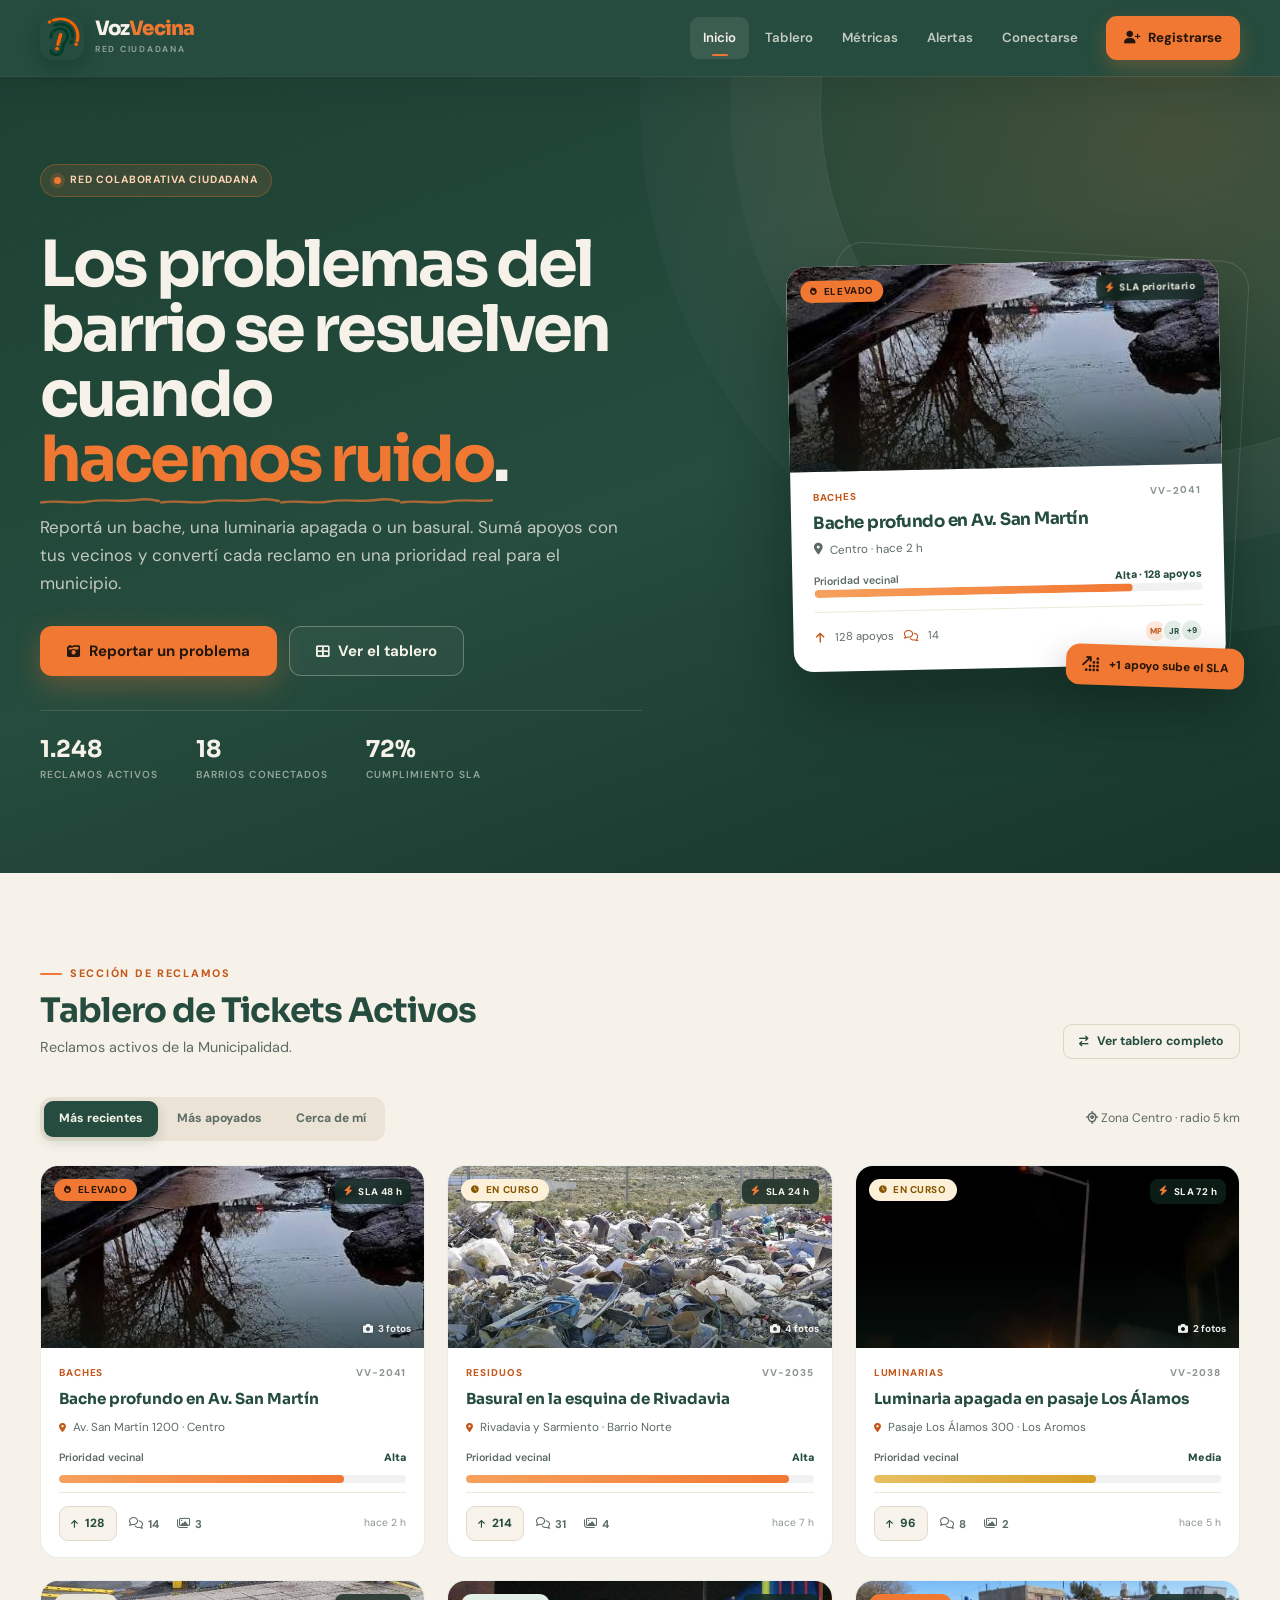
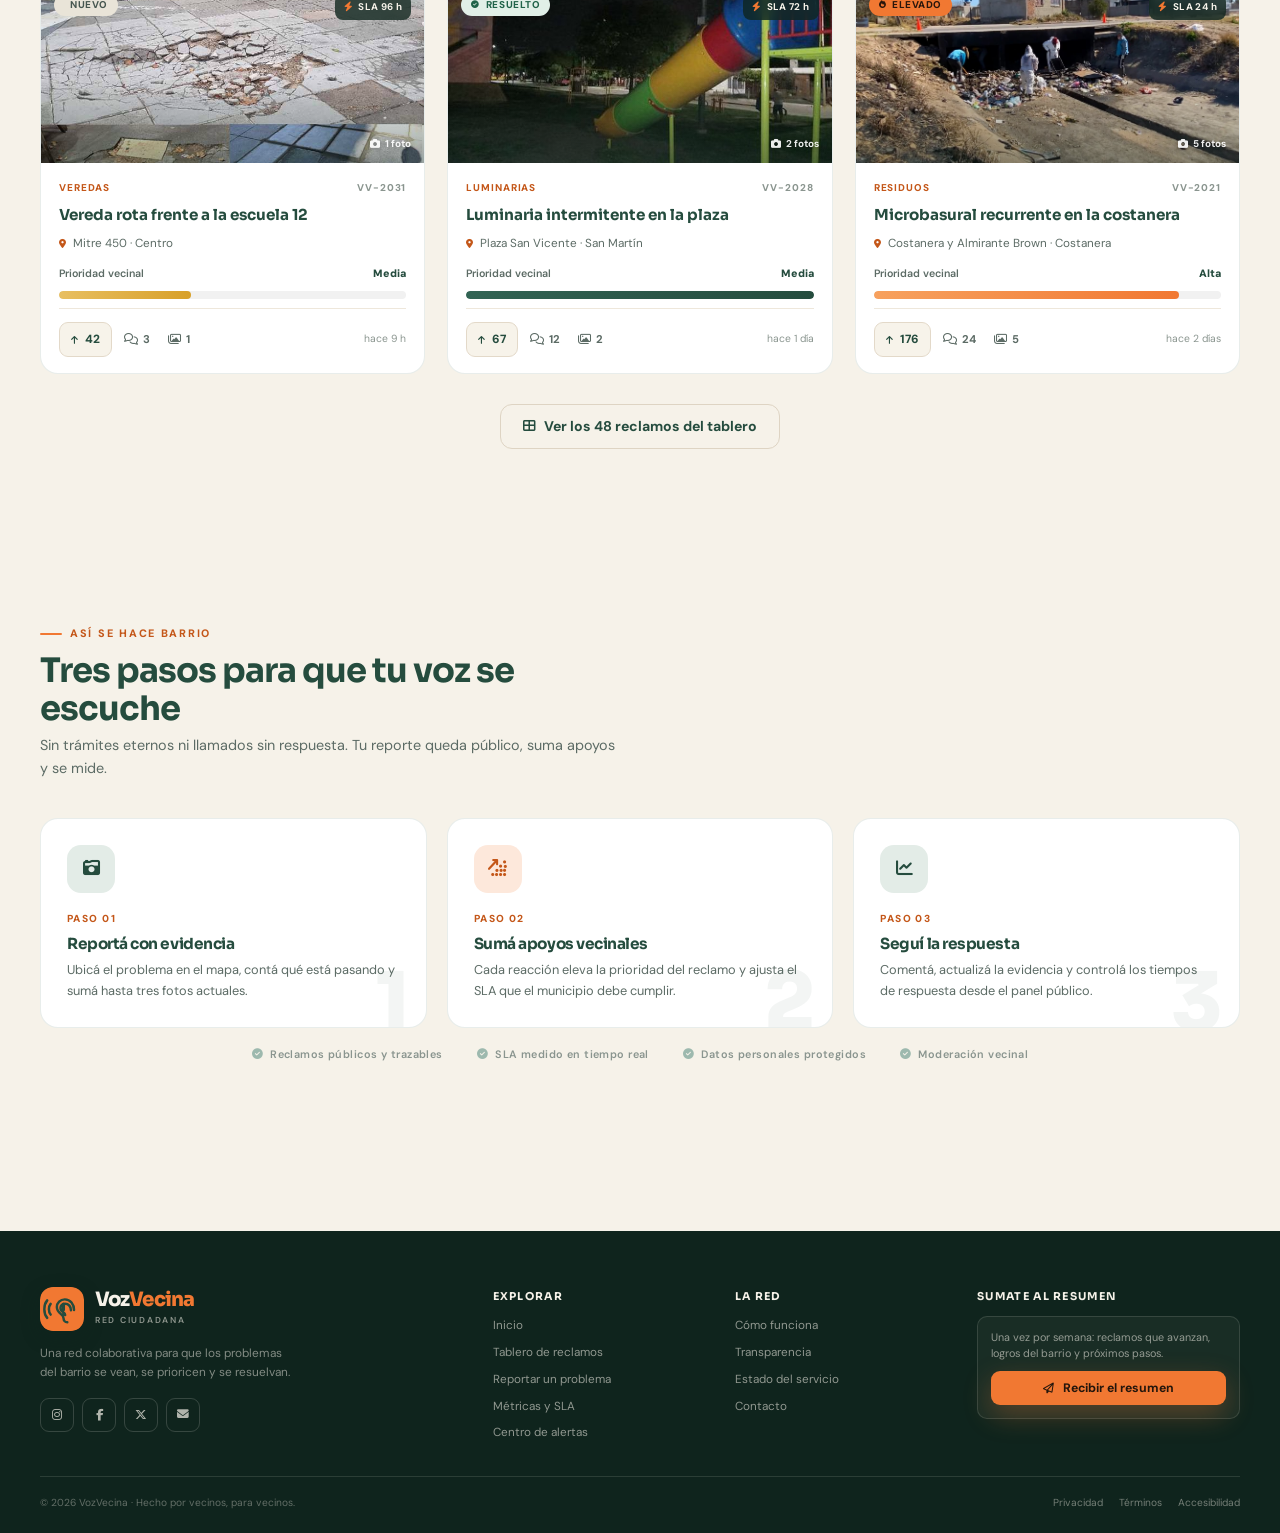
==== commit fa391d06: "Se corrigieron errores de codigo, se arreglaron fotos y rutas, se eliminaron botones y secciones red" ====
--- a/index.html
+++ b/index.html
@@ -17,6 +17,7 @@
   <link rel="stylesheet" href="css/w3.css">
   <link rel="stylesheet" href="css/fontawesome.min.css">
   <link rel="stylesheet" href="css/style.css">
+  <script src="js/navbar.js" defer></script>
   <script src="js/app.js" defer></script>
 </head>
 
@@ -33,13 +34,8 @@
         </span>
       </a>
 
-      <nav class="main-nav" id="main-nav" aria-label="Navegación principal">
-        <a href="index.html" aria-current="page">Inicio</a>
-        <a href="tickets.html">Tablero</a>
-        <a href="metricas.html">Métricas</a>
-        <a href="alertas.html">Alertas</a>
-        <a href="reportar.html" class="nav-cta"><i class="fa-solid fa-plus" aria-hidden="true"></i> Reportar</a>
-      </nav>
+      <nav class="main-nav" id="main-nav" aria-label="Navegación principal"></nav>
+      <div class="user-nav" id="user-container"></div>
 
       <button class="nav-toggle" type="button" aria-expanded="false" aria-controls="main-nav" aria-label="Abrir menú">
         <i class="fa-solid fa-bars" aria-hidden="true"></i>
@@ -84,7 +80,7 @@
           <div class="hero-visual">
             <div class="w3-card-4 hero-card">
               <div class="hero-card-media">
-                <img src="assets/bache.svg" alt="Ilustración de un bache profundo en la calzada" width="800"
+                <img src="assets/bache.jpg" alt="Ilustración de un bache profundo en la calzada" width="800"
                   height="500">
                 <span class="pill pill-elevado"><i class="fa-solid fa-fire" aria-hidden="true"></i> Elevado</span>
                 <span class="sla-flag"><i class="fa-solid fa-bolt" aria-hidden="true"></i> SLA prioritario</span>
@@ -113,56 +109,14 @@
       </div>
     </section>
 
-    <!-- Accesos rápidos -->
-    <section class="section-tight" aria-labelledby="accesos-titulo">
-      <div class="container">
-        <div class="section-head reveal">
-          <div>
-            <span class="kicker">Atajos del barrio</span>
-            <h2 id="accesos-titulo">¿Qué querés hacer hoy?</h2>
-            <p>Todo lo que necesitás para participar, en un solo lugar.</p>
-          </div>
-          <a href="tickets.html" class="link-arrow">Explorar todos los reclamos <i class="fa-solid fa-arrow-right"
-              aria-hidden="true"></i></a>
-        </div>
-
-        <div class="quick-grid">
-          <a href="reportar.html" class="quick-card reveal">
-            <span class="quick-icon"><i class="fa-solid fa-plus" aria-hidden="true"></i></span>
-            <h3>Nuevo reporte</h3>
-            <p>Contá qué pasa, sumá fotos y ubicá el problema en el mapa.</p>
-            <span class="quick-arrow">Crear reporte <i class="fa-solid fa-arrow-right" aria-hidden="true"></i></span>
-          </a>
-          <a href="tickets.html" class="quick-card reveal">
-            <span class="quick-icon"><i class="fa-solid fa-table-cells-large" aria-hidden="true"></i></span>
-            <h3>Tablero de reclamos</h3>
-            <p>Explorá los tickets del barrio, comentá y sumá tu apoyo.</p>
-            <span class="quick-arrow">Abrir tablero <i class="fa-solid fa-arrow-right" aria-hidden="true"></i></span>
-          </a>
-          <a href="metricas.html" class="quick-card reveal">
-            <span class="quick-icon"><i class="fa-solid fa-chart-column" aria-hidden="true"></i></span>
-            <h3>Transparencia y SLA</h3>
-            <p>Seguí el cumplimiento del municipio y los tiempos de respuesta.</p>
-            <span class="quick-arrow">Ver métricas <i class="fa-solid fa-arrow-right" aria-hidden="true"></i></span>
-          </a>
-          <a href="alertas.html" class="quick-card reveal">
-            <span class="quick-icon"><i class="fa-solid fa-bell" aria-hidden="true"></i></span>
-            <h3>Centro de alertas</h3>
-            <p>Revisá confirmaciones, avisos de SLA y estados del sistema.</p>
-            <span class="quick-arrow">Ver alertas <i class="fa-solid fa-arrow-right" aria-hidden="true"></i></span>
-          </a>
-        </div>
-      </div>
-    </section>
-
     <!-- Feed de tickets -->
     <section class="section" aria-labelledby="feed-titulo">
       <div class="container">
         <div class="section-head reveal">
           <div>
-            <span class="kicker">Lo que está pasando</span>
-            <h2 id="feed-titulo">El barrio, en tiempo real</h2>
-            <p>Reclamos recientes y los más apoyados por la comunidad. Cada reacción cuenta.</p>
+            <span class="kicker">Sección de Reclamos</span>
+            <h2 id="feed-titulo">Tablero de Tickets Activos</h2>
+            <p>Reclamos activos de la Municipalidad.</p>
           </div>
           <a href="tickets.html" class="btn btn-outline btn-sm"><i class="fa-solid fa-arrow-right-arrow-left"
               aria-hidden="true"></i> Ver tablero completo</a>
@@ -457,26 +411,6 @@
         </div>
       </div>
     </section>
-
-    <!-- CTA -->
-    <section class="section-tight" aria-label="Invitación a participar">
-      <div class="container">
-        <div class="cta-band reveal">
-          <div>
-            <span class="kicker" style="color:#ffc39c;">El barrio ya está hablando</span>
-            <h2>No esperes a que lo arreglen. Hacelo visible.</h2>
-            <p>Sumá tu reporte, apoyá el reclamo de un vecino y ayudanos a que cada problema tenga una respuesta con
-              fecha.</p>
-          </div>
-          <div class="cta-band-actions">
-            <a href="reportar.html" class="btn btn-orange"><i class="fa-solid fa-plus" aria-hidden="true"></i> Crear mi
-              reporte</a>
-            <a href="tickets.html" class="btn btn-outline-light"><i class="fa-solid fa-table-cells-large"
-                aria-hidden="true"></i> Explorar tablero</a>
-          </div>
-        </div>
-      </div>
-    </section>
   </main>
 
   <!-- Modal de detalle de ticket -->
@@ -487,7 +421,7 @@
           class="fa-solid fa-xmark" aria-hidden="true"></i></button>
 
       <div class="detail-media">
-        <img id="detailImage" src="assets/bache.svg" alt="Evidencia fotográfica del reclamo" width="800" height="500">
+        <img id="detailImage" src="assets/bache.jpg" alt="Evidencia fotográfica del reclamo" width="800" height="500">
         <div class="detail-media-badges">
           <span id="detailStatus" class="pill pill-elevado"><i class="fa-solid fa-fire" aria-hidden="true"></i>
             Elevado</span>
--- a/css/style.css
+++ b/css/style.css
@@ -4639,4 +4639,538 @@
     opacity: 1;
     transform: none;
   }
-}+}
+
+/* ==========================================================================
+   Navbar interactivo · menú de usuario
+   ========================================================================== */
+.user-nav {
+  position: relative;
+  display: flex;
+  align-items: center;
+}
+
+.user-nav:empty {
+  display: none;
+}
+
+.user-trigger {
+  display: inline-flex;
+  align-items: center;
+  gap: 10px;
+  padding: 5px 13px 5px 5px;
+  border: 1px solid rgba(246, 242, 233, 0.24);
+  border-radius: 999px;
+  background: transparent;
+  color: var(--crema);
+  font: inherit;
+  font-size: 0.88rem;
+  font-weight: 600;
+  cursor: pointer;
+  transition: background-color var(--transicion);
+}
+
+.user-trigger:hover,
+.user-trigger[aria-expanded="true"] {
+  background: rgba(255, 255, 255, 0.09);
+}
+
+.user-avatar {
+  display: inline-grid;
+  place-items: center;
+  width: 36px;
+  height: 36px;
+  border: 2px solid var(--naranja);
+  border-radius: 50%;
+  background: var(--verde-600);
+  color: var(--crema);
+  font-family: var(--fuente-display);
+  font-size: 0.78rem;
+  font-weight: 700;
+  object-fit: cover;
+  flex-shrink: 0;
+}
+
+.user-name {
+  max-width: 150px;
+  overflow: hidden;
+  text-overflow: ellipsis;
+  white-space: nowrap;
+}
+
+.user-chevron {
+  font-size: 0.7rem;
+  opacity: 0.7;
+}
+
+.user-menu {
+  position: absolute;
+  top: calc(100% + 12px);
+  right: 0;
+  z-index: 80;
+  display: none;
+  flex-direction: column;
+  min-width: 232px;
+  padding: 8px;
+  border: 1px solid var(--borde);
+  border-radius: 14px;
+  background: #fff;
+  box-shadow: var(--sombra-alta);
+}
+
+.user-menu.show {
+  display: flex;
+}
+
+.user-menu a {
+  display: flex;
+  align-items: center;
+  gap: 12px;
+  padding: 11px 12px;
+  border-radius: 9px;
+  color: var(--tinta);
+  font-size: 0.9rem;
+  font-weight: 600;
+  text-decoration: none;
+}
+
+.user-menu a i {
+  width: 18px;
+  color: var(--verde-600);
+  text-align: center;
+}
+
+.user-menu a:hover {
+  background: var(--verde-100);
+  color: var(--tinta);
+}
+
+.user-menu hr {
+  margin: 6px 0;
+  border: 0;
+  border-top: 1px solid var(--borde);
+}
+
+.user-menu .logout-link,
+.user-menu .logout-link i {
+  color: var(--naranja-700);
+}
+
+.user-menu .logout-link:hover {
+  background: var(--naranja-100);
+}
+
+@media (max-width: 980px) {
+  .user-nav {
+    margin-left: auto;
+  }
+}
+
+@media (max-width: 640px) {
+  .user-name,
+  .user-chevron {
+    display: none;
+  }
+
+  .user-trigger {
+    padding: 3px;
+    border-color: transparent;
+  }
+}
+
+/* ==========================================================================
+   Login y registro
+   ========================================================================== */
+.auth-workspace {
+  padding: clamp(32px, 6vw, 72px) 0 clamp(48px, 8vw, 96px);
+}
+
+.auth-card {
+  max-width: 480px;
+  margin: 0 auto;
+  padding: clamp(24px, 4vw, 40px);
+  border: 1px solid var(--borde);
+  border-radius: var(--radio-xl);
+  background: #fff;
+  box-shadow: var(--sombra);
+}
+
+.auth-card-wide {
+  max-width: 700px;
+}
+
+.auth-card h1 {
+  margin: 6px 0 8px;
+  font-size: clamp(1.5rem, 3.4vw, 2rem);
+}
+
+.auth-lead {
+  margin-bottom: 22px;
+  color: var(--gris);
+}
+
+.auth-card .btn-block {
+  margin-top: 8px;
+}
+
+.auth-switch {
+  margin-top: 20px;
+  color: var(--gris);
+  font-size: 0.92rem;
+  text-align: center;
+}
+
+.auth-switch a {
+  color: var(--naranja-700);
+  font-weight: 700;
+}
+
+.field-error {
+  display: block;
+  margin-top: 6px;
+  color: var(--naranja-700);
+  font-size: 0.8rem;
+  font-weight: 600;
+}
+
+.form-alert {
+  display: flex;
+  align-items: flex-start;
+  gap: 10px;
+  margin-bottom: 18px;
+  padding: 12px 14px;
+  border: 1px solid #f3b48a;
+  border-radius: var(--radio-sm);
+  background: var(--naranja-100);
+  color: #7a3408;
+  font-size: 0.9rem;
+  font-weight: 600;
+}
+
+.form-alert[hidden] {
+  display: none;
+}
+
+.form-alert i {
+  margin-top: 2px;
+  color: var(--naranja-700);
+}
+
+/* ==========================================================================
+   Perfil de usuario
+   ========================================================================== */
+.perfil-workspace {
+  padding: clamp(28px, 5vw, 56px) 0 clamp(48px, 7vw, 88px);
+}
+
+.perfil-wrap {
+  display: grid;
+  gap: 22px;
+  max-width: 860px;
+  margin: 0 auto;
+}
+
+.perfil-card {
+  padding: clamp(22px, 4vw, 40px);
+  border: 1px solid var(--borde);
+  border-radius: var(--radio-xl);
+  background: #fff;
+  box-shadow: var(--sombra);
+}
+
+.perfil-top {
+  display: flex;
+  align-items: center;
+  gap: 28px;
+  margin-bottom: 30px;
+}
+
+.perfil-avatar-zone {
+  display: flex;
+  flex-direction: column;
+  align-items: center;
+  gap: 12px;
+  flex-shrink: 0;
+}
+
+.perfil-avatar {
+  display: grid;
+  place-items: center;
+  width: 128px;
+  height: 128px;
+  overflow: hidden;
+  border: 4px solid var(--verde);
+  border-radius: 50%;
+  background: var(--verde-100);
+  color: var(--verde);
+  font-family: var(--fuente-display);
+  font-size: 2.3rem;
+  font-weight: 800;
+}
+
+.perfil-avatar img {
+  width: 100%;
+  height: 100%;
+  object-fit: cover;
+  display: block;
+}
+
+.perfil-ident h2 {
+  font-size: clamp(1.4rem, 3vw, 1.9rem);
+  color: var(--verde);
+}
+
+.perfil-badge {
+  display: inline-flex;
+  align-items: center;
+  gap: 7px;
+  margin: 10px 0 6px;
+  padding: 6px 14px;
+  border-radius: 999px;
+  background: var(--verde-100);
+  color: var(--verde);
+  font-size: 0.82rem;
+  font-weight: 700;
+}
+
+.perfil-miembro {
+  color: var(--gris-claro);
+  font-size: 0.92rem;
+}
+
+.perfil-seccion {
+  margin-top: 26px;
+}
+
+.perfil-seccion h3 {
+  display: flex;
+  align-items: center;
+  gap: 10px;
+  margin-bottom: 8px;
+  padding-bottom: 12px;
+  border-bottom: 1px solid var(--borde-fuerte);
+  font-size: 1.1rem;
+  color: var(--verde);
+}
+
+.perfil-seccion h3 i {
+  color: var(--naranja-700);
+}
+
+.perfil-fila {
+  display: flex;
+  justify-content: space-between;
+  gap: 16px;
+  padding: 13px 0;
+  border-bottom: 1px solid var(--borde);
+}
+
+.perfil-fila:last-child {
+  border-bottom: 0;
+}
+
+.perfil-fila span {
+  display: flex;
+  align-items: center;
+  gap: 10px;
+  color: var(--gris);
+}
+
+.perfil-fila span i {
+  width: 18px;
+  color: var(--verde-600);
+  text-align: center;
+}
+
+.perfil-fila p {
+  font-weight: 700;
+  color: var(--tinta);
+  text-align: right;
+  overflow-wrap: anywhere;
+}
+
+.perfil-acciones {
+  display: grid;
+  grid-template-columns: 1fr 1fr;
+  gap: 16px;
+  margin-top: 32px;
+}
+
+.perfil-accion {
+  display: flex;
+  align-items: center;
+  gap: 14px;
+  padding: 16px 18px;
+  border: 1px solid var(--borde-fuerte);
+  border-radius: var(--radio-sm);
+  text-decoration: none;
+  transition: transform var(--transicion), box-shadow var(--transicion);
+}
+
+.perfil-accion:hover {
+  transform: translateY(-2px);
+  box-shadow: var(--sombra);
+}
+
+.perfil-accion i {
+  font-size: 1.4rem;
+}
+
+.perfil-accion strong {
+  display: block;
+  font-size: 1rem;
+}
+
+.perfil-accion small {
+  color: var(--gris);
+  font-size: 0.8rem;
+}
+
+.accion-verde {
+  background: var(--verde-100);
+  color: var(--verde);
+}
+
+.accion-naranja {
+  background: var(--naranja-100);
+  color: var(--naranja-700);
+}
+
+.perfil-ayuda {
+  display: flex;
+  align-items: center;
+  justify-content: space-between;
+  gap: 20px;
+  padding: 20px 26px;
+  border: 1px solid var(--borde);
+  border-radius: var(--radio);
+  background: var(--arena);
+}
+
+.perfil-ayuda-texto {
+  display: flex;
+  align-items: center;
+  gap: 16px;
+}
+
+.perfil-ayuda-texto > i {
+  font-size: 1.8rem;
+  color: var(--naranja-700);
+}
+
+.perfil-ayuda-texto h4 {
+  font-size: 1.05rem;
+  color: var(--verde);
+}
+
+.perfil-ayuda-texto p {
+  color: var(--gris);
+  font-size: 0.9rem;
+}
+
+@media (max-width: 700px) {
+  .perfil-top {
+    flex-direction: column;
+    text-align: center;
+  }
+
+  .perfil-fila {
+    flex-direction: column;
+    gap: 4px;
+  }
+
+  .perfil-fila p {
+    padding-left: 28px;
+    text-align: left;
+  }
+
+  .perfil-acciones {
+    grid-template-columns: 1fr;
+  }
+
+  .perfil-ayuda {
+    flex-direction: column;
+    text-align: center;
+  }
+
+  .perfil-ayuda-texto {
+    flex-direction: column;
+  }
+}
+
+
+/* ==========================================================================
+   Selector de período flotante (Métricas)
+   Fijo y centrado verticalmente a la derecha; siempre a la vista al hacer scroll
+   ========================================================================== */
+.period-float {
+  position: fixed;
+  top: 50%;
+  right: 18px;
+  z-index: 55;
+  display: flex;
+  flex-direction: column;
+  gap: 8px;
+  padding: 12px;
+  border: 1px solid var(--borde-fuerte);
+  border-radius: var(--radio);
+  background: rgba(255, 255, 255, 0.96);
+  box-shadow: var(--sombra-alta);
+  backdrop-filter: blur(6px);
+  transform: translateY(-50%);
+}
+
+.period-float-title {
+  display: flex;
+  align-items: center;
+  justify-content: center;
+  gap: 7px;
+  color: var(--gris);
+  font-size: 0.68rem;
+  font-weight: 800;
+  letter-spacing: 0.12em;
+  text-transform: uppercase;
+}
+
+.period-float .period-switch {
+  display: flex;
+  flex-direction: column;
+  flex-wrap: nowrap;
+  border: 0;
+  padding: 0;
+  background: transparent;
+}
+
+.period-float .period-btn {
+  padding: 10px 16px;
+  font-size: 0.8rem;
+  text-align: center;
+  white-space: nowrap;
+}
+
+/* En pantallas angostas pasa a una barra centrada abajo para no tapar el contenido */
+@media (max-width: 760px) {
+  .period-float {
+    top: auto;
+    right: 50%;
+    bottom: 14px;
+    flex-direction: row;
+    align-items: center;
+    gap: 10px;
+    padding: 8px 10px;
+    transform: translateX(50%);
+  }
+
+  .period-float-title {
+    display: none;
+  }
+
+  .period-float .period-switch {
+    flex-direction: row;
+    gap: 3px;
+  }
+
+  .period-float .period-btn {
+    padding: 8px 12px;
+  }
+}
